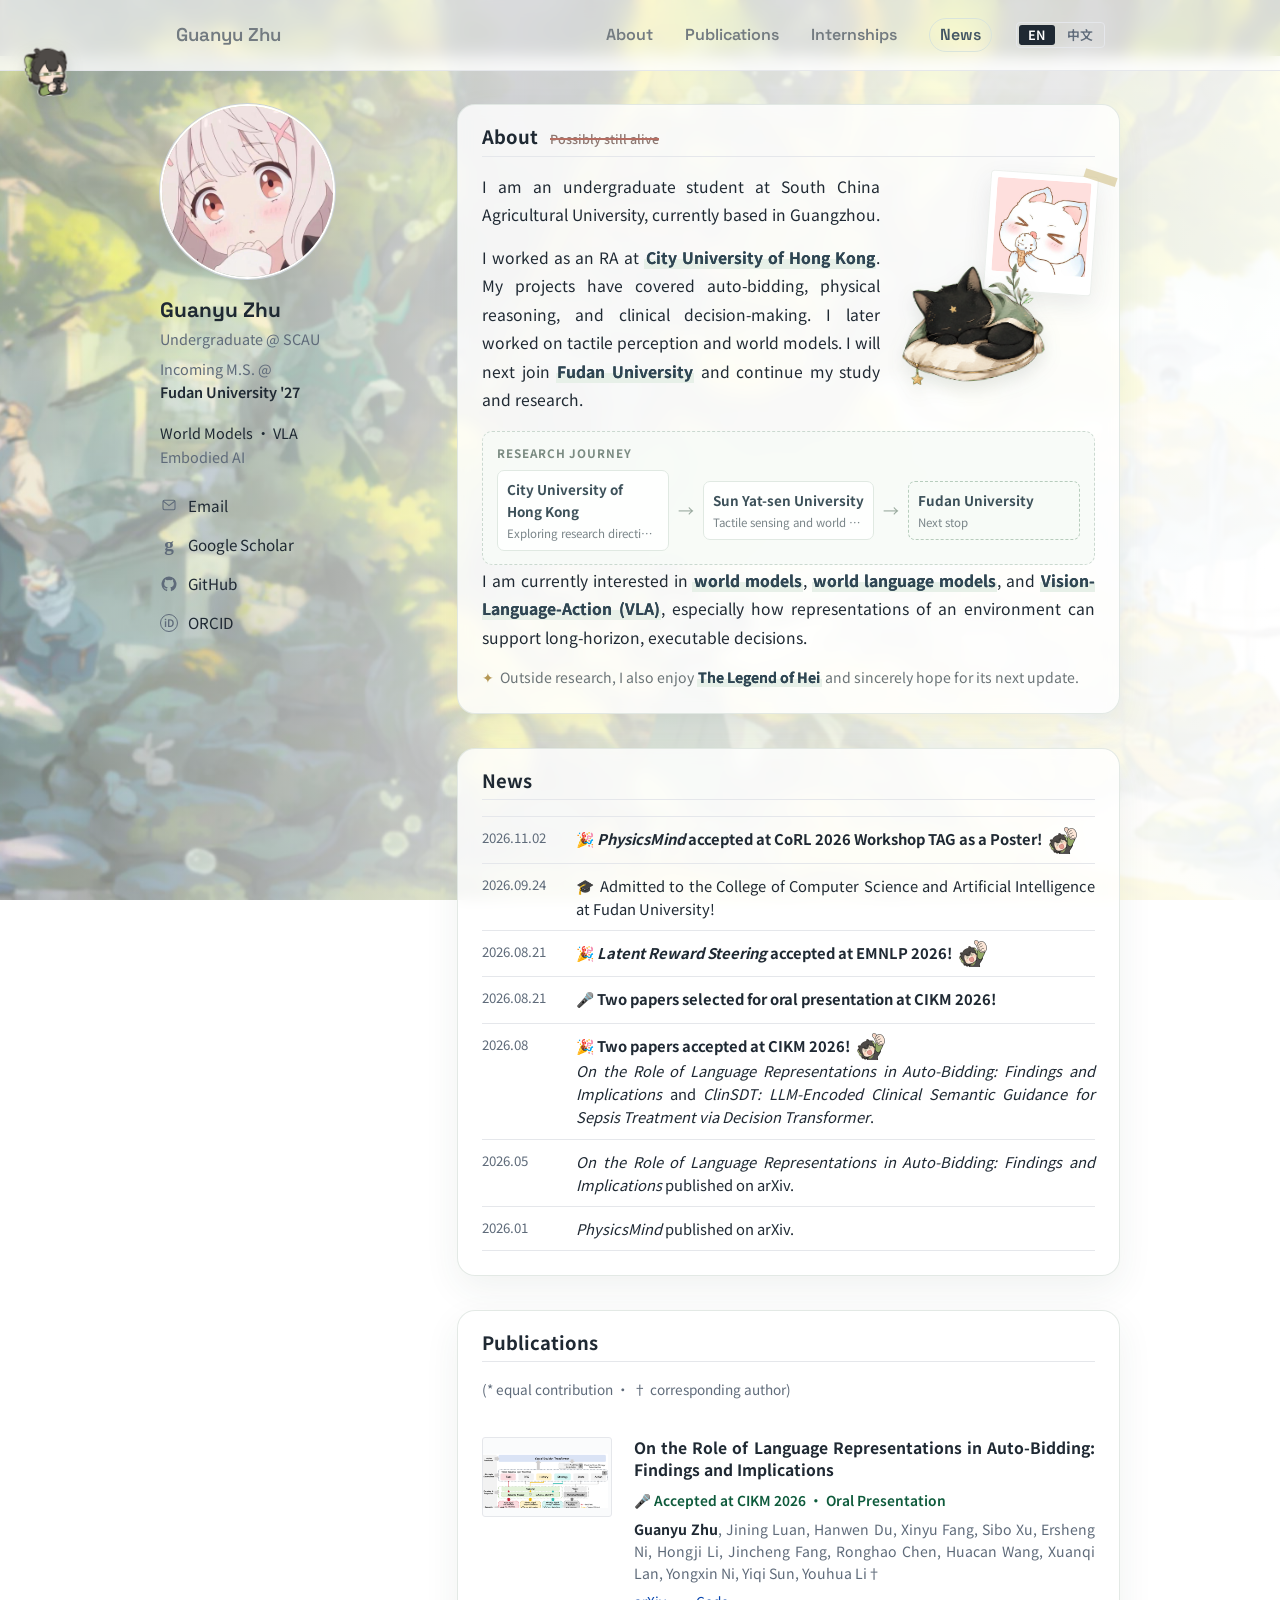
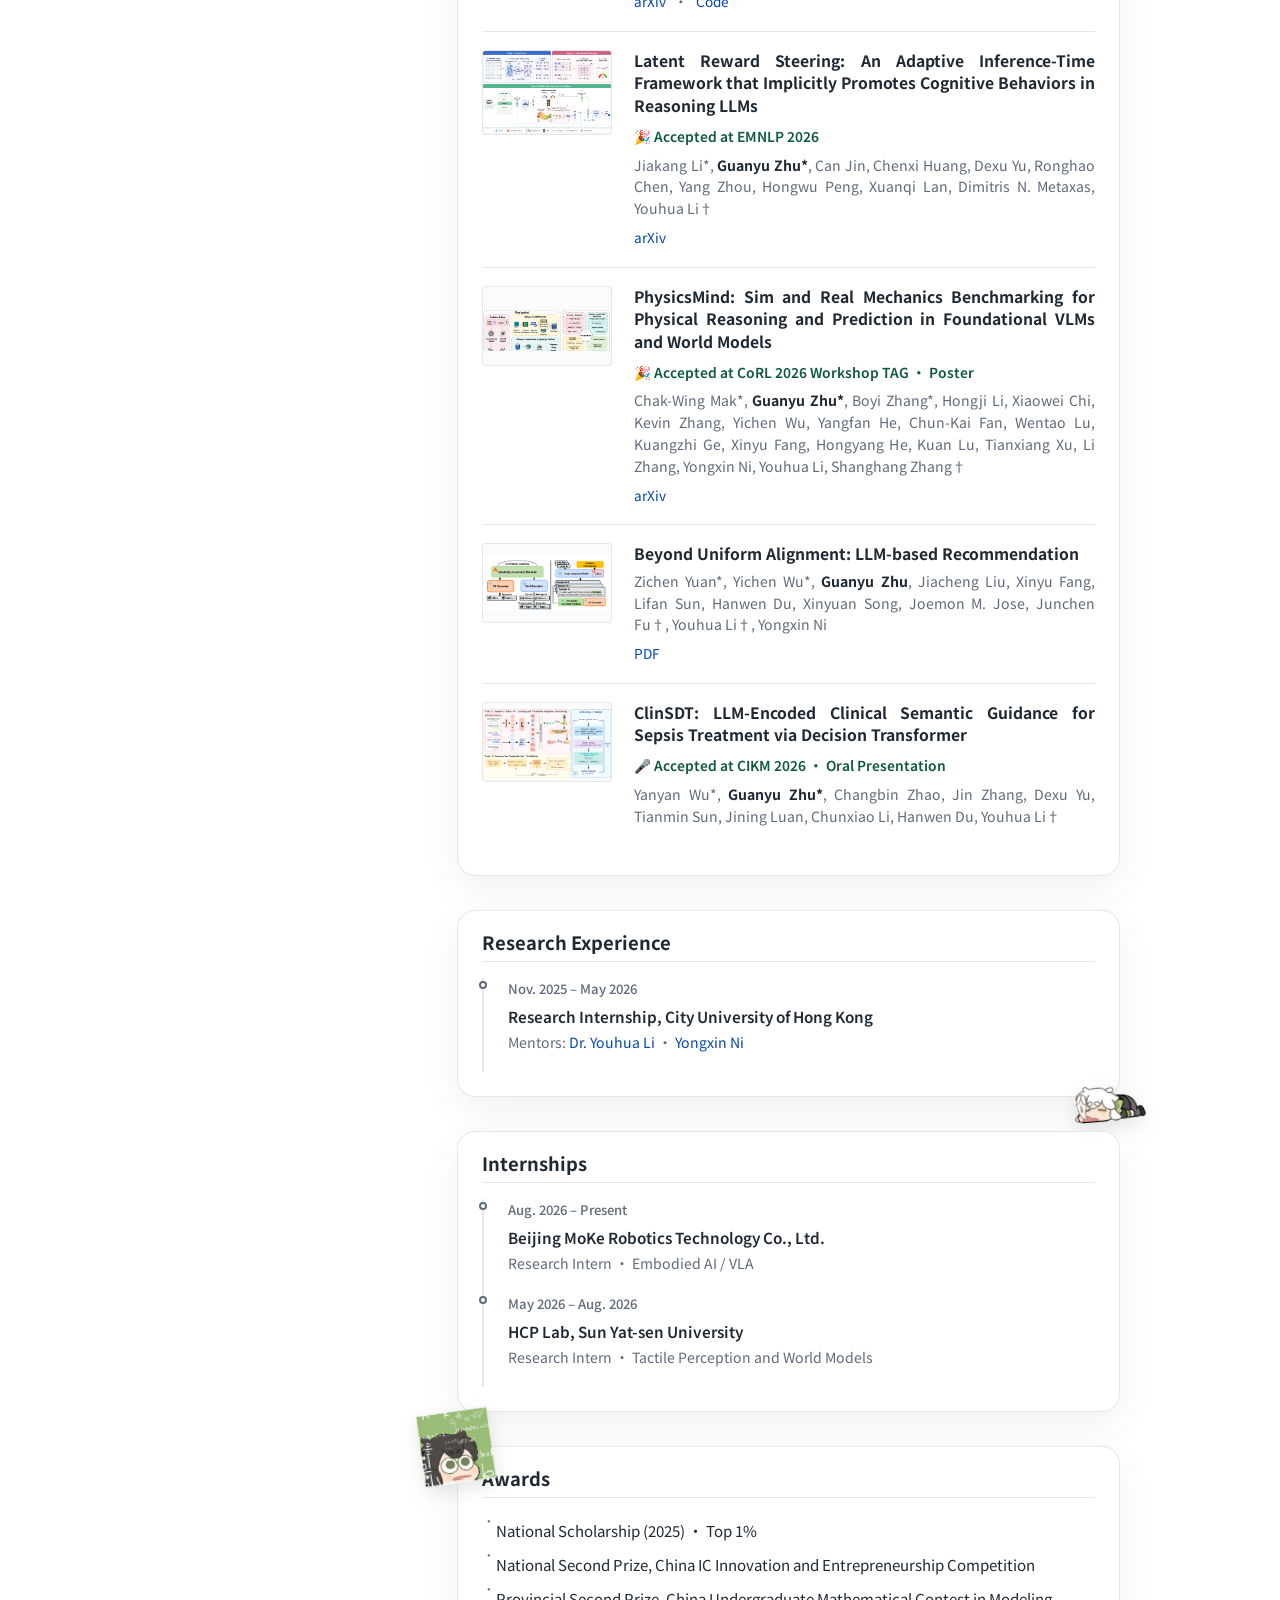
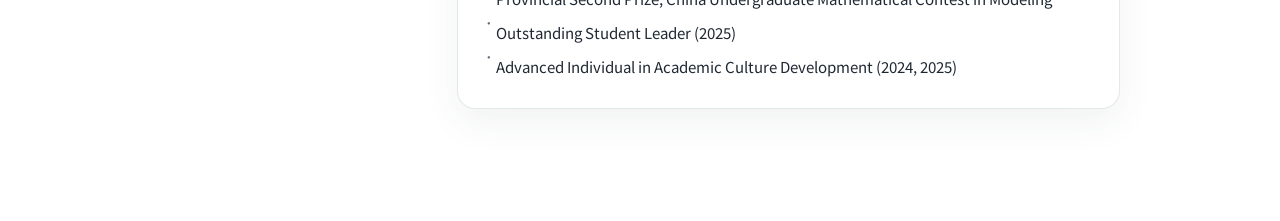
==== index.html @ f4e4375a "Correct PhysicsMind acceptance news date to November 2" ====
<!DOCTYPE html>
<html lang="en">
  <head>
    <meta charset="UTF-8" />
    <meta name="viewport" content="width=device-width, initial-scale=1.0" />
    <title>Guanyu Zhu</title>
    <meta name="description" content="Guanyu Zhu's personal website. Research interests include embodied AI, vision-language-action models, and world models." />
    <meta name="author" content="Guanyu Zhu" />
    <meta property="og:type" content="website" />
    <link rel="canonical" href="https://alanyu04.github.io/" />
    <meta property="og:title" content="Guanyu Zhu" />
    <meta property="og:site_name" content="Guanyu Zhu" />
    <meta property="og:url" content="https://alanyu04.github.io/" />
    <meta property="og:description" content="Research in embodied AI, vision-language-action models, and world models." />
    <meta name="twitter:card" content="summary" />
    <meta name="twitter:title" content="Guanyu Zhu" />
    <meta name="twitter:description" content="Research in embodied AI, vision-language-action models, and world models." />
    <script type="application/ld+json">
      {
        "@context": "https://schema.org",
        "@type": "WebSite",
        "name": "Guanyu Zhu",
        "url": "https://alanyu04.github.io/"
      }
    </script>
    <link rel="preconnect" href="https://fonts.googleapis.com" />
    <link rel="preconnect" href="https://fonts.gstatic.com" crossorigin />
    <link
      href="https://fonts.googleapis.com/css2?family=Space+Grotesk:wght@400;500;600;700&family=Noto+Sans+SC:wght@400;500;700&display=swap"
      rel="stylesheet"
    />
    <link rel="stylesheet" href="css/main.css" />
    <link rel="stylesheet" href="css/scrapbook.css" />
  </head>
  <body class="scrapbook-theme">
    <header class="site-header">
      <img class="header-sticker" src="assets/sticker-phone.gif" alt="Deer character looking at a phone" data-scrapbook-alt-key="headerStickerAlt" />
      <div class="container header-inner">
        <a class="site-name" href="index.html">Guanyu Zhu</a>
        <nav class="top-nav" id="top-nav" aria-label="Main navigation" data-i18n-aria-label="nav.aria">
          <a href="#about" data-scrapbook-key="tabAbout">About</a>
          <a href="#publications" data-scrapbook-key="tabPapers">Publications</a>
          <a href="#internships" data-scrapbook-key="tabInternships">Internships</a>
          <a href="#news" data-scrapbook-key="tabNews">News</a>
        </nav>
        <div class="header-actions">
          <div class="lang-switch" role="group" aria-label="Language" data-scrapbook-aria-key="languageLabel">
            <button class="lang-btn active" type="button" data-lang-switch="en" aria-pressed="true">EN</button>
            <button class="lang-btn" type="button" data-lang-switch="zh" aria-pressed="false">中文</button>
          </div>
          <button class="menu-toggle" type="button" aria-expanded="false" aria-controls="top-nav" data-i18n="menu.toggle">Menu</button>
        </div>
      </div>
    </header>

    <main>
      <section id="home-page" class="page-section active">
        <div class="container academic-layout">
          <aside class="profile-sidebar" aria-label="Profile" data-scrapbook-aria-key="profileLabel">
            <img class="avatar" src="assets/avatar.jpg" alt="Guanyu Zhu" data-scrapbook-alt-key="avatarAlt" onerror="this.style.display='none'" />
            <h1 class="profile-name">Guanyu Zhu</h1>
            <p class="sidebar-role" data-scrapbook-key="identity">Undergraduate @ SCAU</p>
            <p class="sidebar-role sidebar-incoming" data-scrapbook-key="incoming">Incoming M.S. @<br /><strong>Fudan University '27</strong></p>
            <p class="sidebar-interests">World Models · VLA<br /><span>Embodied AI</span></p>
            <ul class="profile-links" aria-label="External links" data-scrapbook-aria-key="externalLinksLabel">
              <li class="profile-email"><a href="mailto:xiaoguanbx@gmail.com" title="xiaoguanbx@gmail.com"><span class="profile-link-icon" aria-hidden="true"><svg viewBox="0 0 24 24" fill="none" stroke="currentColor" stroke-width="1.6"><rect x="3" y="5" width="18" height="14" rx="2" /><path d="m3 6 9 7 9-7" /></svg></span><span data-scrapbook-key="emailLabel">Email</span></a></li>
              <li><a href="https://scholar.google.com/citations?user=tQETugYAAAAJ&amp;hl=zh-CN&amp;oi=sra" target="_blank" rel="noreferrer"><span class="profile-link-icon scholar-icon" aria-hidden="true">g</span>Google Scholar</a></li>
              <li class="github-link"><a href="https://github.com/AlanYu04" target="_blank" rel="noreferrer"><span class="profile-link-icon" aria-hidden="true"><svg viewBox="0 0 24 24" fill="currentColor"><path d="M12 .75a11.25 11.25 0 0 0-3.56 21.92c.56.1.77-.24.77-.54v-2.1c-3.13.68-3.79-1.33-3.79-1.33-.51-1.3-1.25-1.65-1.25-1.65-1.02-.7.08-.69.08-.69 1.13.08 1.73 1.16 1.73 1.16 1 1.72 2.64 1.22 3.28.93.1-.73.39-1.22.71-1.5-2.5-.28-5.13-1.25-5.13-5.56 0-1.23.44-2.23 1.16-3.02-.12-.28-.5-1.43.11-2.98 0 0 .94-.3 3.09 1.16a10.77 10.77 0 0 1 5.62 0c2.15-1.46 3.09-1.16 3.09-1.16.61 1.55.23 2.7.11 2.98.72.79 1.16 1.79 1.16 3.02 0 4.32-2.63 5.28-5.14 5.56.4.35.76 1.04.76 2.1v3.08c0 .3.2.65.78.54A11.25 11.25 0 0 0 12 .75Z" /></svg></span>GitHub</a></li>
              <li><a href="https://orcid.org/0009-0008-3403-0124" target="_blank" rel="noreferrer"><span class="profile-link-icon orcid-icon" aria-hidden="true">iD</span>ORCID</a></li>
            </ul>
          </aside>

          <div class="content academic-content">
            <section id="about" class="section about">
              <div class="about-heading">
                <h2 class="section-title" data-i18n="section.about">About</h2>
                <del class="about-title-status" data-scrapbook-key="aboutStatus">Possibly still alive</del>
              </div>
              <div class="about-shell">
                <div class="about-art" aria-label="Illustrations" data-scrapbook-aria-key="illustrationsLabel">
                  <figure class="icecream-card">
                    <img src="assets/icecream-cat.png" alt="Illustration of a cat eating ice cream" data-scrapbook-alt-key="icecreamAlt" />
                  </figure>
                  <img class="sleepy-cat" src="assets/original-black-cat-mascot.png" alt="Original black cat illustration" data-scrapbook-alt-key="sleepyCatAlt" />
                </div>
                <div class="about-copy">
                  <p data-scrapbook-key="aboutIntro">I am an undergraduate student in Electronic Science and Technology at South China Agricultural University, based in Guangzhou. My recent work focuses on embodied AI, especially <strong>vision-language-action (VLA)</strong> systems and <strong>world models</strong>. <del>I have completely mastered the art of balancing research and life.</del> Let me strike that out until it is true. For now, closing my laptop for five minutes counts as progress.</p>
                  <p data-scrapbook-key="aboutResearch">Over the past year, I worked as an RA at <strong>City University of Hong Kong</strong>, contributing to SemBid on language representations for auto-bidding, PhysicsMind for unified real-and-simulated physical reasoning evaluation, and Latent Reward Steering for inference-time reasoning guidance. Later, I joined the <strong>HCP Lab at Sun Yat-sen University</strong> to study tactile perception and world models. I will next join <strong>Fudan University</strong> to continue my studies and research.</p>
                <div class="academic-route" aria-label="Research journey" data-scrapbook-aria-key="routeLabel">
                    <span class="route-label" data-scrapbook-key="routeLabel">Research journey</span>
                    <div class="route-stops">
                      <span class="route-stop"><b data-scrapbook-key="routeSchool2">City University of Hong Kong</b><small data-scrapbook-key="routeFocus2">Exploring research directions</small></span>
                      <span class="route-arrow" aria-hidden="true">→</span>
                      <span class="route-stop"><b data-scrapbook-key="routeSchool3">Sun Yat-sen University</b><small data-scrapbook-key="routeFocus3">Tactile sensing and world models</small></span>
                      <span class="route-arrow" aria-hidden="true">→</span>
                      <span class="route-stop route-stop-future"><b data-scrapbook-key="routeSchool4">Fudan University</b><small data-scrapbook-key="routeFocus4">Next stop</small></span>
                    </div>
                  </div>
                  <p data-scrapbook-key="aboutFocus">My current interests include <strong>VLA</strong> and <strong>world models</strong> for embodied AI.</p>
                  <p class="about-aside" data-scrapbook-key="aboutAside">In my free time, I keep up with <strong><em>The Legend of Hei</em></strong> and hope the next update arrives soon.<span class="leisure-stickers" aria-hidden="true"><img src="assets/sticker-wave.gif" alt="" /><img src="assets/sticker-flowers.gif" alt="" /></span></p>
                </div>
              </div>
            </section>

            <section id="news" class="section news">
              <div class="section-heading">
                <h2 class="section-title" data-scrapbook-key="newsTitle">News</h2>
              </div>
              <ul class="news-list">
                <li class="news-item">
                  <time datetime="2026-11-02" class="news-date">2026.11.02</time>
                  <div class="news-copy">
                    <div class="news-accepted-line"><strong data-scrapbook-key="newsPhysicsMindAccepted">🎉 <em>PhysicsMind</em> accepted at CoRL 2026 Workshop TAG as a Poster!</strong><img class="news-celebrate" src="assets/celebrate-accepted.gif" alt="Celebration" data-scrapbook-alt-key="celebrationAlt" /></div>
                  </div>
                </li>
                <li class="news-item">
                  <time datetime="2026-09-24" class="news-date">2026.09.24</time>
                  <p data-scrapbook-key="news0">🎓 Admitted to the College of Computer Science and Artificial Intelligence at Fudan University!</p>
                </li>
                <li class="news-item">
                  <time datetime="2026-08-21" class="news-date">2026.08.21</time>
                  <div class="news-copy">
                    <div class="news-accepted-line"><strong data-scrapbook-key="news1">🎉 <em>Latent Reward Steering</em> accepted at EMNLP 2026!</strong><img class="news-celebrate" src="assets/celebrate-accepted.gif" alt="Celebration" data-scrapbook-alt-key="celebrationAlt" /></div>
                  </div>
                </li>
                <li class="news-item">
                  <time datetime="2026-08-21" class="news-date">2026.08.21</time>
                  <div class="news-copy">
                    <div class="news-accepted-line"><strong data-scrapbook-key="news2">🎤 Two papers selected for oral presentation at CIKM 2026!</strong></div>
                  </div>
                </li>
                <li class="news-item">
                  <time datetime="2026-08" class="news-date">2026.08</time>
                  <div class="news-copy">
                    <div class="news-accepted-line"><strong data-scrapbook-key="news3">🎉 Two papers accepted at CIKM 2026!</strong><img class="news-celebrate" src="assets/celebrate-accepted.gif" alt="Celebration" data-scrapbook-alt-key="celebrationAlt" /></div>
                    <p data-scrapbook-key="news3Details"><em>On the Role of Language Representations in Auto-Bidding: Findings and Implications</em> and <em>ClinSDT: LLM-Encoded Clinical Semantic Guidance for Sepsis Treatment via Decision Transformer</em>.</p>
                  </div>
                </li>
                <li class="news-item">
                  <time datetime="2026-05" class="news-date">2026.05</time>
                  <p data-scrapbook-key="news4"><em>On the Role of Language Representations in Auto-Bidding: Findings and Implications</em> published on arXiv.</p>
                </li>
                <li class="news-item">
                  <time datetime="2026-01" class="news-date">2026.01</time>
                  <p data-scrapbook-key="news5"><em>PhysicsMind</em> published on arXiv.</p>
                </li>
              </ul>
            </section>

            <section id="publications" class="section">
              <h2 class="section-title" data-i18n="section.publications">Publications</h2>
              <p class="pub-caption">(* equal contribution · † corresponding author)</p>

              <div class="publication">
                <img src="images/sembid.png" class="publogo" alt="SemBid teaser" onerror="this.style.display='none'">
                <div class="pub-content">
                  <p class="pub-title">On the Role of Language Representations in Auto-Bidding: Findings and Implications</p>
                  <div class="pub-venue pub-accepted"><span aria-hidden="true">🎤</span> <span data-scrapbook-key="cikmOral">Accepted at CIKM 2026 · Oral Presentation</span></div>
                  <div class="pub-authors">
                    <strong class="author-highlight">Guanyu Zhu</strong>, Jining Luan, Hanwen Du, Xinyu Fang, Sibo Xu,
                    Ersheng Ni, Hongji Li, Jincheng Fang, Ronghao Chen, Huacan Wang,
                    Xuanqi Lan, Yongxin Ni, Yiqi Sun, Youhua Li†
                  </div>
                  <div class="pub-links">
                    <a href="https://arxiv.org/abs/2605.05833" target="_blank" rel="noreferrer">arXiv</a>
                    <a href="https://github.com/AlanYu04/SemBid-KDD2026" target="_blank" rel="noreferrer">Code</a>
                  </div>
                </div>
              </div>

              <div class="publication">
                <img src="images/latent-reward.png" class="publogo" alt="Latent Reward Steering teaser" onerror="this.style.display='none'">
                <div class="pub-content">
                  <p class="pub-title">Latent Reward Steering: An Adaptive Inference-Time Framework that Implicitly Promotes Cognitive Behaviors in Reasoning LLMs</p>
                  <div class="pub-venue pub-accepted"><span aria-hidden="true">🎉</span> <span data-scrapbook-key="emnlpAccepted">Accepted at EMNLP 2026</span></div>
                  <div class="pub-authors">
                    Jiakang Li*, <strong class="author-highlight">Guanyu Zhu*</strong>, Can Jin, Chenxi Huang, Dexu Yu, Ronghao Chen, Yang Zhou, Hongwu Peng, Xuanqi Lan, Dimitris N. Metaxas, Youhua Li†
                  </div>
                  <div class="pub-links">
                    <a href="https://arxiv.org/pdf/2606.00726" target="_blank" rel="noreferrer">arXiv</a>
                  </div>
                </div>
              </div>

              <div class="publication">
                <img src="images/physicsmind.png" class="publogo" alt="PhysicsMind teaser" onerror="this.style.display='none'">
                <div class="pub-content">
                  <p class="pub-title">PhysicsMind: Sim and Real Mechanics Benchmarking for Physical Reasoning and Prediction in Foundational VLMs and World Models</p>
                  <div class="pub-venue pub-accepted"><span aria-hidden="true">🎉</span> <span data-scrapbook-key="corlTagPoster">Accepted at CoRL 2026 Workshop TAG · Poster</span></div>
                  <div class="pub-authors">
                    Chak-Wing Mak*, <strong class="author-highlight">Guanyu Zhu*</strong>, Boyi Zhang*, Hongji Li,
                    Xiaowei Chi, Kevin Zhang, Yichen Wu, Yangfan He, Chun-Kai Fan,
                    Wentao Lu, Kuangzhi Ge, Xinyu Fang, Hongyang He, Kuan Lu, Tianxiang Xu,
                    Li Zhang, Yongxin Ni, Youhua Li, Shanghang Zhang†
                  </div>
                  <div class="pub-links">
                    <a href="https://arxiv.org/abs/2601.16007" target="_blank" rel="noreferrer">arXiv</a>
                  </div>
                </div>
              </div>

              <div class="publication">
                <img src="images/beyond-uniform-alignment.png" class="publogo" alt="Beyond Uniform Alignment teaser" onerror="this.style.display='none'">
                <div class="pub-content">
                  <p class="pub-title">Beyond Uniform Alignment: LLM-based Recommendation</p>
                  <div class="pub-authors">
                    Zichen Yuan*, Yichen Wu*, <strong class="author-highlight">Guanyu Zhu</strong>, Jiacheng Liu, Xinyu Fang,
                    Lifan Sun, Hanwen Du, Xinyuan Song, Joemon M. Jose, Junchen Fu†, Youhua Li†, Yongxin Ni
                  </div>
                  <div class="pub-links">
                    <a href="Publications/LLM-based Recommendation.pdf" target="_blank" rel="noreferrer">PDF</a>
                  </div>
                </div>
              </div>

              <div class="publication">
                <img src="images/clinsedt.png" class="publogo" alt="ClinSDT teaser" onerror="this.style.display='none'">
                <div class="pub-content">
                  <p class="pub-title">ClinSDT: LLM-Encoded Clinical Semantic Guidance for Sepsis Treatment via Decision Transformer</p>
                  <div class="pub-venue pub-accepted"><span aria-hidden="true">🎤</span> <span data-scrapbook-key="cikmOral">Accepted at CIKM 2026 · Oral Presentation</span></div>
                  <div class="pub-authors">
                    Yanyan Wu*, <strong class="author-highlight">Guanyu Zhu*</strong>, Changbin Zhao, Jin Zhang, Dexu Yu, Tianmin Sun, Jining Luan, Chunxiao Li, Hanwen Du, Youhua Li†
                  </div>
                </div>
              </div>
            </section>

            <section id="projects" class="section">
              <img class="section-sticker project-sticker" src="assets/sticker-tired.gif" alt="Deer character working hard" data-scrapbook-alt-key="projectStickerAlt" />
              <h2 class="section-title" data-i18n="section.projects">Research Experience</h2>
              <ul class="project-list timeline">
                <li class="project-item">
                  <span class="timeline-time" data-scrapbook-key="project1time">2025.11 - 2026.05</span>
                  <div class="project-head">
                    <div>
                      <p class="entry-title" data-scrapbook-key="project1title">Research Internship, City University of Hong Kong</p>
                      <p class="entry-sub" data-scrapbook-key="project1sub">Mentors: <a href="https://scholar.google.com/citations?user=VL0tW7YAAAAJ&amp;hl=zh-CN" target="_blank" rel="noreferrer">Dr. Youhua Li</a> · <a href="https://scholar.google.com/citations?view_op=list_works&amp;hl=zh-CN&amp;user=c4_TincAAAAJ&amp;sortby=pubdate" target="_blank" rel="noreferrer">Yongxin Ni</a></p>
                    </div>
                  </div>
                </li>
              </ul>
            </section>

            <section id="internships" class="section">
              <h2 class="section-title" data-scrapbook-key="internshipsTitle">Internships</h2>
              <ul class="project-list timeline">
                <li class="project-item">
                  <span class="timeline-time" data-scrapbook-key="internship1time">Aug. 2026 – Present</span>
                  <div class="project-head">
                    <div>
                      <p class="entry-title" data-scrapbook-key="internship1title">Beijing MoKe Robotics Technology Co., Ltd.</p>
                      <p class="entry-sub" data-scrapbook-key="internship1sub">Research Intern · Embodied AI / VLA</p>
                    </div>
                  </div>
                </li>
                <li class="project-item">
                  <span class="timeline-time" data-scrapbook-key="internship2time">May 2026 – Aug. 2026</span>
                  <div class="project-head">
                    <div>
                      <p class="entry-title" data-scrapbook-key="internship2title">HCP Lab, Sun Yat-sen University</p>
                      <p class="entry-sub" data-scrapbook-key="internship2sub">Research Intern · Tactile Perception and World Models</p>
                    </div>
                  </div>
                </li>
              </ul>
            </section>

            <section id="awards" class="section">
              <img class="section-sticker award-sticker" src="assets/sticker-math.gif" alt="Deer character thinking" data-scrapbook-alt-key="awardStickerAlt" />
              <h2 class="section-title" data-i18n="section.awards">Awards</h2>
              <ul class="award-list">
                <li class="award-item" data-i18n="award.1">National Scholarship (2025) · Top 1%</li>
                <li class="award-item" data-i18n="award.2">National Undergraduate IC Innovation and Entrepreneurship Competition · Second Prize</li>
                <li class="award-item" data-i18n="award.3">China Undergraduate Mathematical Contest in Modeling · Provincial Second Prize</li>
                <li class="award-item" data-i18n="award.4">Outstanding Student Leader (2025)</li>
                <li class="award-item" data-i18n="award.5">Outstanding Academic Conduct Award (2024, 2025)</li>
              </ul>
            </section>

          </div>
        </div>
      </section>
    </main>

    <script src="js/main.js"></script>
    <script>
    (function(){
      // Keep the legacy language script from restoring an outdated page title.
      if(typeof translations !== 'undefined') {
        Object.keys(translations).forEach(function(lang){
          translations[lang]['meta.title'] = 'Guanyu Zhu';
        });
      }
      var scrapbookCopy = {
        zh: {
          identity: '本科生 @ 华南农业大学',
          incoming: '即将入读硕士 @<br /><strong>复旦大学 · 2027</strong>',
          emailLabel: '邮箱',
          location: '广州，中国',
          aboutIntro: '我目前是华南农业大学电子科学与技术专业的本科生，最近在做具身智能相关研究，关注 <strong>VLA</strong> 和 <strong>world models（WM）</strong>。<del>我已经完全掌握了如何平衡科研与生活。</del> 这句话先划掉，等以后真能做到再放回来。现在先把电脑合上五分钟，算作阶段性胜利。',
          aboutResearch: '过去一年，我在<strong>香港城市大学</strong>担任 RA，参与 SemBid，研究语言表征如何进入自动出价决策；参与 PhysicsMind，构建真实—仿真统一的物理推理评测；参与 Latent Reward Steering，探索推理过程中的隐状态引导。此后，我还开展了触觉感知与世界模型研究。接下来，我将进入<strong>复旦大学</strong>继续学习与研究。',
          aboutFocus: '我目前关注具身智能中的 <strong>VLA</strong> 与 <strong>world models（WM）</strong>。',
          aboutAside: '闲暇时会继续追<strong>《罗小黑战记》更新日记</strong>：目前最新进度是“希望它快点更新”，发布日期暂未公布。<span class="leisure-stickers" aria-hidden="true"><img src="assets/sticker-wave.gif" alt="" /><img src="assets/sticker-flowers.gif" alt="" /></span>',
          affiliation: '华南农业大学<br />电子工程学院 · 电子科学与技术',
          degree: '本科在读 · 2023.09 至今',
          educationLabel: '教育',
          contactLabel: '联系',
          tabAbout: '关于',
          tabNews: '动态',
          tabPapers: '论文',
          tabInternships: '实习',
          internshipsTitle: '实习经历',
          tabProjects: '科研',
          tabAwards: '荣誉',
          newsTitle: '最新动态',
          newsNote: 'News',
          project1time: '2025.11 - 2026.05',
          project1title: '香港城市大学科研实习',
          project1sub: '导师：<a href="https://scholar.google.com/citations?user=VL0tW7YAAAAJ&amp;hl=zh-CN" target="_blank" rel="noreferrer">李佑华博士</a> · <a href="https://scholar.google.com/citations?view_op=list_works&amp;hl=zh-CN&amp;user=c4_TincAAAAJ&amp;sortby=pubdate" target="_blank" rel="noreferrer">Yongxin Ni</a>',
          aboutStatus: '目前可能还活着',
          routeLabel: '学术迁徙路线',
          routeSchool2: '香港城市大学', routeFocus2: '多方向探索',
          routeSchool3: '中山大学', routeFocus3: '触觉与世界模型',
          routeSchool4: '复旦大学', routeFocus4: '下一站',
          newsPhysicsMindAccepted: '🎉 <em>PhysicsMind</em> 被 CoRL 2026 Workshop TAG 接收为 Poster！',
          news0: '🎓 我已被复旦大学计算与智能创新学院录取！',
          news1: '🎉 <em>Latent Reward Steering</em> 被 EMNLP 2026 接收！',
          news2: '🎤 两篇 CIKM 2026 论文入选 Oral Presentation！',
          news3: '🎉 两篇论文被 CIKM 2026 接收！',
          news3Details: '<em>On the Role of Language Representations in Auto-Bidding: Findings and Implications</em> 和 <em>ClinSDT: LLM-Encoded Clinical Semantic Guidance for Sepsis Treatment via Decision Transformer</em>。',
          news4: '<em>On the Role of Language Representations in Auto-Bidding: Findings and Implications</em> 已发布于 arXiv。',
          news5: '<em>PhysicsMind</em> 已发布于 arXiv。',
          cikmOral: '已被 CIKM 2026 接收 · Oral Presentation',
          emnlpAccepted: '已被 EMNLP 2026 接收',
          corlTagPoster: '已被 CoRL 2026 Workshop TAG 接收 · Poster',
          internship1time: '2026.08 - 至今', internship1title: '北京莫克机器人科技有限公司',
          internship1sub: '科研实习生 · 具身智能 / VLA',
          internship2time: '2026.05 - 2026.08', internship2title: '中山大学 HCP 实验室',
          internship2sub: '科研实习生 · 触觉感知与世界模型',
          headerStickerAlt: '看手机的鹿野表情', avatarAlt: '朱冠宇', peekStickerAlt: '探头表情',
          icecreamAlt: '吃冰淇淋的猫咪插画', sleepyCatAlt: '原创黑猫插画',
          celebrationAlt: '庆祝', publicationStickerAlt: '好奇表情', projectStickerAlt: '努力科研表情',
          internshipStickerAlt: '探索实践表情', awardStickerAlt: '鹿野思考动画',
          externalLinksLabel: '外部链接', illustrationsLabel: '插画装饰',
          profileLabel: '个人信息', languageLabel: '语言'
        },
        en: {
          identity: 'Undergraduate @ SCAU',
          incoming: 'Incoming M.S. @<br /><strong>Fudan University \'27</strong>',
          emailLabel: 'Email',
          location: 'Guangzhou, China',
          aboutIntro: 'I am an undergraduate student at South China Agricultural University, currently based in Guangzhou.',
          aboutResearch: 'I worked as an RA at <strong>City University of Hong Kong</strong>. My projects have covered auto-bidding, physical reasoning, and clinical decision-making. I later worked on tactile perception and world models. I will next join <strong>Fudan University</strong> and continue my study and research.',
          aboutFocus: 'I am currently interested in <strong>world models</strong>, <strong>world language models</strong>, and <strong>Vision-Language-Action (VLA)</strong>, especially how representations of an environment can support long-horizon, executable decisions.',
          aboutAside: 'Outside research, I also enjoy <strong>The Legend of Hei</strong> and sincerely hope for its next update.',
          affiliation: 'South China Agricultural University<br />College of Electronic Engineering · Electronic Science and Technology',
          degree: 'B.Eng. candidate · Sep. 2023 – Present',
          educationLabel: 'Education',
          contactLabel: 'Contact',
          tabAbout: 'About',
          tabNews: 'News',
          tabPapers: 'Publications',
          tabInternships: 'Internships',
          internshipsTitle: 'Internships',
          tabProjects: 'Research',
          tabAwards: 'Awards',
          newsTitle: 'News',
          newsNote: 'Updates',
          project1time: 'Nov. 2025 – May 2026',
          project1title: 'Research Internship, City University of Hong Kong',
          project1sub: 'Mentors: <a href="https://scholar.google.com/citations?user=VL0tW7YAAAAJ&amp;hl=zh-CN" target="_blank" rel="noreferrer">Dr. Youhua Li</a> · <a href="https://scholar.google.com/citations?view_op=list_works&amp;hl=zh-CN&amp;user=c4_TincAAAAJ&amp;sortby=pubdate" target="_blank" rel="noreferrer">Yongxin Ni</a>',
          aboutStatus: 'Possibly still alive',
          routeLabel: 'Research journey',
          routeSchool2: 'City University of Hong Kong', routeFocus2: 'Exploring research directions',
          routeSchool3: 'Sun Yat-sen University', routeFocus3: 'Tactile sensing and world models',
          routeSchool4: 'Fudan University', routeFocus4: 'Next stop',
          newsPhysicsMindAccepted: '🎉 <em>PhysicsMind</em> accepted at CoRL 2026 Workshop TAG as a Poster!',
          news0: '🎓 Admitted to the College of Computer Science and Artificial Intelligence at Fudan University!',
          news1: '🎉 <em>Latent Reward Steering</em> accepted at EMNLP 2026!',
          news2: '🎤 Two papers selected for oral presentation at CIKM 2026!',
          news3: '🎉 Two papers accepted at CIKM 2026!',
          news3Details: '<em>On the Role of Language Representations in Auto-Bidding: Findings and Implications</em> and <em>ClinSDT: LLM-Encoded Clinical Semantic Guidance for Sepsis Treatment via Decision Transformer</em>.',
          news4: '<em>On the Role of Language Representations in Auto-Bidding: Findings and Implications</em> published on arXiv.',
          news5: '<em>PhysicsMind</em> published on arXiv.',
          cikmOral: 'Accepted at CIKM 2026 · Oral Presentation',
          emnlpAccepted: 'Accepted at EMNLP 2026',
          corlTagPoster: 'Accepted at CoRL 2026 Workshop TAG · Poster',
          internship1time: 'Aug. 2026 – Present', internship1title: 'Beijing MoKe Robotics Technology Co., Ltd.',
          internship1sub: 'Research Intern · Embodied AI / VLA',
          internship2time: 'May 2026 – Aug. 2026', internship2title: 'HCP Lab, Sun Yat-sen University',
          internship2sub: 'Research Intern · Tactile Perception and World Models',
          headerStickerAlt: 'Deer character looking at a phone', avatarAlt: 'Portrait of Guanyu Zhu',
          peekStickerAlt: 'Peeking deer character', icecreamAlt: 'Illustration of a cat eating ice cream',
          sleepyCatAlt: 'Original black cat illustration', celebrationAlt: 'Celebration',
          publicationStickerAlt: 'Curious deer character', projectStickerAlt: 'Deer character working hard',
          internshipStickerAlt: 'Deer character exploring', awardStickerAlt: 'Deer character thinking',
          externalLinksLabel: 'External links', illustrationsLabel: 'Illustrations',
          profileLabel: 'Profile', languageLabel: 'Language'
        }
      };
      function applyScrapbookCopy(lang){
        var pack = scrapbookCopy[lang] || scrapbookCopy.en;
        document.querySelectorAll('[data-scrapbook-key]').forEach(function(el){
          var value = pack[el.dataset.scrapbookKey];
          if(value) el.innerHTML = value;
        });
        document.querySelectorAll('[data-scrapbook-alt-key]').forEach(function(el){
          var value = pack[el.dataset.scrapbookAltKey];
          if(value) el.alt = value;
        });
        document.querySelectorAll('[data-scrapbook-aria-key]').forEach(function(el){
          var value = pack[el.dataset.scrapbookAriaKey];
          if(value) el.setAttribute('aria-label', value);
        });
        document.querySelectorAll('[data-lang-switch]').forEach(function(btn){
          var active = btn.dataset.langSwitch === lang;
          btn.classList.toggle('active', active);
          btn.setAttribute('aria-pressed', String(active));
        });
      }
      function applySiteTitle(){
        document.title = 'Guanyu Zhu';
      }
      function getPreferredLanguage(){
        try {
          var preference = localStorage.getItem('guanyu-site-language');
          if(preference === 'zh' || preference === 'en') return preference;
        } catch(error) {}
        return 'en';
      }
      function closeMobileMenu(){
        var nav = document.getElementById('top-nav');
        var toggle = document.querySelector('.menu-toggle');
        if(nav) nav.classList.remove('open');
        if(toggle) toggle.setAttribute('aria-expanded', 'false');
      }
      document.querySelectorAll('[data-lang-switch]').forEach(function(btn){
        btn.addEventListener('click', function(){
          var lang = btn.dataset.langSwitch;
          try { localStorage.setItem('guanyu-site-language', lang); } catch(error) {}
          if(typeof setLanguage === 'function') setLanguage(lang);
          setTimeout(function(){
            applyScrapbookCopy(lang);
            applySiteTitle();
          }, 0);
        });
      });
      document.querySelectorAll('.top-nav a').forEach(function(a){
        a.addEventListener('click', closeMobileMenu);
      });
      var initLang = getPreferredLanguage();
      if(typeof setLanguage === 'function') setLanguage(initLang);
      applyScrapbookCopy(initLang);
      applySiteTitle();
    })();
    // Ensure home page is shown by default
    showPage('home');
    // English is the default language; the language switch can still select Chinese.
    </script>
  </body>
</html>
---- css/main.css ----
:root{--bg:#f8f5fb;--bg-elevated:#ffffff;--bg-card:#ffffff;--text:#2d2040;--muted:#7b6b8a;--border:#e0d8ec;--link:#6b4f8a;--accent:#7b5ea7;--accent-glow:rgba(123, 94, 167, 0.12);--container:860px;--header-h:62px;--serif:"Noto Serif SC",Georgia,"Times New Roman",serif;--sans:"Lato","Noto Sans SC","PingFang SC","Microsoft YaHei",sans-serif;--radius:10px;--shadow-sm:0 1px 3px rgba(45, 32, 64, 0.08);--shadow-md:0 4px 16px rgba(45, 32, 64, 0.1);--transition:0.25s cubic-bezier(0.4, 0, 0.2, 1)}*,::after,::before{margin:0;padding:0;box-sizing:border-box}html{scroll-behavior:smooth}body{font-family:var(--serif);background:var(--bg);color:var(--text);line-height:1.7;-webkit-font-smoothing:antialiased;-moz-osx-font-smoothing:grayscale}img{max-width:100%;display:block}a{color:var(--link);text-decoration:none}a:hover{color:var(--text);border-bottom:1px dotted}.container{width:min(var(--container),calc(100% - 40px));margin:0 auto}.site-header{position:fixed;top:0;left:0;right:0;z-index:1000;border-bottom:1px solid var(--border);background:rgba(248,245,251,.95);backdrop-filter:blur(8px);-webkit-backdrop-filter:blur(8px)}.header-inner{display:flex;align-items:center;min-height:var(--header-h);gap:16px}.nav-brand{display:flex;align-items:center;gap:10px}.avatar-small{width:32px;height:32px;border-radius:50%;object-fit:cover}.site-name{font-family:var(--serif);font-size:1.15rem;font-weight:700;color:var(--text);text-decoration:none;letter-spacing:.01em}.site-name:hover{color:var(--text);text-decoration:none}.top-nav{display:flex;align-items:center;gap:28px;margin-left:auto}.top-nav a{color:var(--muted);font-size:.92rem;font-weight:500;text-decoration:none;padding:4px 0;position:relative;transition:color .2s;letter-spacing:.02em}.top-nav a.active,.top-nav a:hover{color:var(--text)}.top-nav a.active::after{content:'';position:absolute;bottom:-2px;left:0;right:0;height:1.5px;background:var(--text)}.header-actions{display:flex;align-items:center;gap:10px;margin-left:8px}.lang-switch{display:inline-flex;align-items:center;gap:3px;padding:3px;border:1px solid var(--border);border-radius:999px;background:0 0}.lang-btn{border:none;background:0 0;color:var(--muted);font:inherit;font-size:.85rem;font-weight:700;line-height:1;padding:6px 11px;border-radius:999px;cursor:pointer;transition:background .2s,color .2s}.lang-btn:hover{color:var(--text)}.lang-btn.active{background:var(--text);color:var(--bg)}.menu-toggle{display:none;border:1px solid var(--border);background:0 0;color:var(--text);font:inherit;font-size:.9rem;padding:6px 10px;cursor:pointer;border-radius:4px}main{margin-top:var(--header-h);min-height:calc(100vh - var(--header-h))}.page-section{display:none;animation:.3s fadeIn}.page-section.active{display:block}@keyframes fadeIn{from{opacity:0;transform:translateY(8px)}to{opacity:1;transform:translateY(0)}}#intro-page{background:#111;color:#e8e0d6;position:relative;height:calc(100vh - var(--header-h));overflow:hidden}.intro-shell{height:calc(100vh - var(--header-h));display:flex;align-items:center;justify-content:center;padding:40px 20px}.scene{text-align:center;user-select:none}.intro-tagline{position:relative;display:inline-block;margin-bottom:0}.intro-tagline h1{font-family:var(--serif);font-size:clamp(2.4rem, 7vw, 4.2rem);font-weight:800;line-height:1.2;color:#f5e6d3;letter-spacing:.08em;padding-top:50px;text-shadow:0 1px 0 #d4c4b0,0 2px 0 #c2b09c,0 3px 0 #b09d88,0 4px 0 #9e8a76,0 5px 0 #8c7764,0 6px 1px rgba(0,0,0,.15),0 8px 24px rgba(0,0,0,.35)}.cat-stage{position:absolute;top:10px;right:10px;width:65px;height:50px;z-index:10;filter:drop-shadow(0 2px 4px rgba(45, 32, 64, .15));cursor:pointer;transition:transform .1s}.cat-stage svg{display:block;width:100%;height:100%;overflow:visible}.cat-states{display:flex;justify-content:center;gap:8px;margin-top:14px}.cat-state-dot{width:8px;height:8px;border-radius:50%;background:rgba(255,255,255,.2);cursor:pointer;transition:background .25s,transform .25s}.cat-state-dot:hover{transform:scale(1.3)}.cat-state-dot.active{background:#d4a574}.cat-state-label{margin-top:8px;font-size:.82rem;color:rgba(255,255,255,.4);letter-spacing:.04em}.intro-divider{width:40px;height:1px;background:rgba(255,255,255,.15);margin:24px auto 16px}.intro-name{font-family:var(--serif);font-size:.9rem;font-weight:700;letter-spacing:.25em;color:rgba(255,255,255,.35);margin-bottom:16px}.intro-nav{display:flex;justify-content:center;align-items:center;gap:12px;font-size:.88rem}.intro-nav a{color:rgba(255,255,255,.5);text-decoration:none;cursor:pointer;transition:color .2s}.intro-nav a:hover{color:#d4a574}.intro-nav-dot{color:rgba(255,255,255,.15)}.intro-hint{position:fixed;bottom:20px;left:0;right:0;text-align:center;font-size:.75rem;color:rgba(255,255,255,.2);pointer-events:none;letter-spacing:.03em}@keyframes tailWag{0%,100%{transform:rotate(-8deg)}50%{transform:rotate(8deg)}}@keyframes tailWagFast{0%,100%{transform:rotate(-12deg)}50%{transform:rotate(12deg)}}.profile-center{text-align:center;padding:48px 32px 36px;margin-bottom:48px;background:linear-gradient(180deg,var(--accent-glow) 0,transparent 100%);border-bottom:1px solid var(--border);border-radius:var(--radius) var(--radius) 0 0;position:relative}.profile-center::before{content:'';position:absolute;top:0;left:50%;transform:translateX(-50%);width:120px;height:2px;background:linear-gradient(90deg,transparent,var(--accent),transparent)}.profile-center .avatar{width:96px;height:96px;border-radius:50%;object-fit:cover;margin:0 auto 16px;display:block;border:3px solid var(--accent);box-shadow:0 0 20px var(--accent-glow),0 0 40px rgba(123,94,167,.08);transition:transform var(--transition),box-shadow var(--transition)}.profile-center .avatar:hover{transform:scale(1.05);box-shadow:0 0 28px var(--accent-glow),0 0 56px rgba(123,94,167,.12)}.profile-name{font-family:var(--serif);font-size:1.65rem;font-weight:700;line-height:1.2;letter-spacing:.04em;color:var(--text)}.profile-name-en{font-size:.88rem;font-weight:400;font-style:italic;color:var(--muted);margin-top:4px}.profile-meta{margin-top:10px;display:flex;justify-content:center;gap:6px;font-size:.88rem;color:var(--muted);list-style:none}.profile-meta li+li::before{content:'·';margin-right:6px;color:var(--border)}.profile-tags{margin-top:14px;display:flex;justify-content:center;flex-wrap:wrap;gap:8px}.profile-tag{font-size:.78rem;padding:4px 14px;background:rgba(123,94,167,.1);color:var(--accent);border-radius:999px;letter-spacing:.02em;border:1px solid rgba(123,94,167,.2);transition:background var(--transition),border-color var(--transition)}.profile-tag:hover{background:rgba(123,94,167,.18);border-color:rgba(123,94,167,.35)}.profile-links{margin-top:16px;display:flex;justify-content:center;flex-wrap:wrap;gap:10px}.profile-links a{font-size:.84rem;color:var(--muted);text-decoration:none;padding:5px 16px;border:1px solid var(--border);border-radius:999px;transition:all var(--transition)}.profile-links a:hover{color:var(--accent);border-color:var(--accent);background:rgba(123,94,167,.08);text-decoration:none}.content{max-width:840px;margin:0 auto}.timeline{list-style:none;border-left:2px solid var(--border);padding-left:24px;position:relative}.timeline-time{display:block;font-size:.8rem;font-weight:600;color:var(--accent);letter-spacing:.04em;margin-bottom:4px;position:relative}.timeline-time::before{content:'';position:absolute;left:-51px;top:50%;transform:translateY(-50%);width:8px;height:8px;border-radius:50%;background:var(--accent);box-shadow:0 0 8px var(--accent-glow)}.pub-venue-tag{display:inline-block;font-size:.76rem;padding:2px 8px;background:rgba(123,94,167,.12);color:var(--accent);border-radius:4px;font-weight:600;letter-spacing:.02em}.pub-role-tag{display:inline-block;font-size:.76rem;padding:2px 8px;background:rgba(123,94,167,.18);color:#a78bc7;border:1px solid rgba(123,94,167,.35);border-radius:4px;font-weight:700;letter-spacing:.02em}.section+.section{margin-top:56px}.section-title{font-family:var(--serif);font-size:1.25rem;font-weight:700;letter-spacing:.06em;margin-bottom:22px;padding:20px 0 0;border-top:none;color:var(--accent);display:flex;align-items:center;gap:12px}.section-title::before{content:'';display:inline-block;width:4px;height:1.1em;background:var(--accent);border-radius:2px;flex-shrink:0}.section:first-child .section-title{padding-top:0}.about p{font-size:.96rem;line-height:1.85;color:#4a3d5a;padding:16px 20px;background:#f3eef8;border-radius:var(--radius);border-left:3px solid var(--accent);box-shadow:var(--shadow-sm)}.award-list,.edu-list,.project-list{list-style:none}.edu-item{padding:14px 20px;background:var(--bg-card);border-radius:var(--radius);border:1px solid var(--border)}.contact-item{padding:10px 0;border-bottom:1px solid var(--border)}.contact-item:last-child{border-bottom:none}.edu-head,.project-head{display:grid;grid-template-columns:minmax(0,1fr) auto;gap:10px;align-items:start}.entry-title{font-size:.95rem;font-weight:600;color:var(--text)}.entry-sub{margin-top:3px;font-size:.88rem;color:var(--muted)}.entry-time{white-space:nowrap;font-size:.85rem;color:var(--muted);font-variant-numeric:tabular-nums}.pub-caption{font-size:.88rem;color:var(--muted);margin-bottom:26px}.publication{display:flex;gap:24px;margin-bottom:36px;align-items:flex-start;background:var(--bg-card);border-radius:var(--radius);border:1px solid var(--border);padding:20px;transition:border-color var(--transition),box-shadow var(--transition)}.publication:hover{border-color:rgba(123,94,167,.25);box-shadow:var(--shadow-md)}.publogo{width:200px;height:auto;min-height:80px;max-height:150px;border-radius:6px;box-shadow:var(--shadow-sm);flex-shrink:0;object-fit:contain;border:1px solid var(--border);transition:transform .2s;background:var(--bg)}.publication:hover .publogo{transform:scale(1.02)}.pub-content{flex:1;min-width:0}.pub-title{font-family:var(--serif);font-weight:700;font-size:1.05rem;color:var(--text);display:block;margin-bottom:6px;line-height:1.4}.pub-title:hover{color:var(--accent);text-decoration:none}.pub-title a{color:var(--text);transition:color var(--transition)}.pub-title a:hover{color:var(--accent);text-decoration:none}.pub-venue{display:flex;flex-wrap:wrap;align-items:baseline;gap:8px;margin:5px 0 7px;font-size:.92rem;font-weight:700;color:var(--text);letter-spacing:.2px}.pub-venue .pub-venue-tag{display:inline-flex;align-items:center;font-size:.78rem;font-weight:700;padding:2px 9px;border-radius:4px;background:rgba(123,94,167,.12);color:var(--accent);border:1px solid rgba(123,94,167,.2)}.pub-venue .pub-role-tag{display:inline-flex;align-items:center;font-size:.78rem;font-weight:700;padding:2px 9px;border-radius:4px;background:rgba(123,94,167,.18);color:#a78bc7;border:1px solid rgba(123,94,167,.35)}.pub-authors{color:var(--muted);margin:6px 0;font-size:.9rem;line-height:1.55}.pub-authors .author-highlight{color:var(--accent);font-weight:700}.pub-desc{margin-top:8px;font-size:.9rem;color:#5a4d6a;line-height:1.65;font-style:italic}.pub-links{margin-top:10px;display:flex;flex-wrap:wrap;align-items:center;gap:14px}.pub-links a{display:inline-flex;align-items:center;font-size:.82rem;font-weight:700;text-transform:uppercase;letter-spacing:.4px;padding:3px 12px;border:1px solid var(--border);border-radius:999px;text-decoration:none;color:var(--muted);transition:all var(--transition)}.pub-links a:hover{color:var(--accent);border-color:var(--accent);background:rgba(123,94,167,.08);text-decoration:none}.project-item{padding:16px 20px 20px;position:relative;background:var(--bg-card);border-radius:var(--radius);border:1px solid var(--border);margin-bottom:12px;transition:border-color var(--transition),box-shadow var(--transition),transform var(--transition)}.project-item:hover{border-color:rgba(123,94,167,.25);box-shadow:var(--shadow-md);transform:translateY(-1px)}.project-item:last-child{margin-bottom:0}.project-points{margin-top:8px;padding-left:16px;display:grid;gap:4px;list-style-type:disc}.project-points li{font-size:.9rem;color:#5a4d6a;line-height:1.65}.award-list{list-style:none;display:grid;gap:8px}.award-item{padding:12px 16px;border-bottom:none;font-size:.92rem;color:var(--text);line-height:1.5;background:var(--bg-card);border-radius:8px;border:1px solid var(--border);display:flex;align-items:center;gap:10px;transition:border-color var(--transition),transform var(--transition)}.award-item::before{content:'◆';color:var(--accent);font-size:.6rem;flex-shrink:0}.award-item:hover{border-color:rgba(123,94,167,.25);transform:translateX(4px)}.award-item:last-child{border-bottom:none}.contact-list{list-style:none;max-width:540px;background:var(--bg-card);border-radius:var(--radius);border:1px solid var(--border);padding:8px 20px}.blog-container{max-width:860px;margin:0 auto;padding:28px 0 56px}.blog-header{margin-bottom:28px;padding-top:20px;border-top:1px solid var(--border)}.blog-title{font-family:var(--serif);font-size:1.25rem;font-weight:700;letter-spacing:.06em;color:var(--accent);display:flex;align-items:center;gap:12px}.blog-title::before{content:'';display:inline-block;width:4px;height:1.1em;background:var(--accent);border-radius:2px;flex-shrink:0}.blog-list{list-style:none;border-left:2px solid var(--border);padding-left:24px}.blog-card{padding:16px 20px;position:relative;cursor:pointer;margin-bottom:12px;background:var(--bg-card);border-radius:var(--radius);border:1px solid var(--border);transition:border-color var(--transition),box-shadow var(--transition),transform var(--transition)}.blog-card:last-child{margin-bottom:0}.blog-card:hover{border-color:rgba(123,94,167,.25);box-shadow:var(--shadow-md);transform:translateY(-2px)}.blog-card .timeline-time{display:block;font-size:.8rem;font-weight:600;color:var(--accent);letter-spacing:.04em;margin-bottom:6px}.blog-tag{display:inline-block;background:0 0;padding:2px 8px;border-radius:3px;font-size:.75rem;color:var(--muted);margin-bottom:8px;border:1px solid var(--border);letter-spacing:.02em}.blog-card-title{font-family:var(--serif);font-size:1.08rem;font-weight:700;margin-bottom:8px;color:var(--text);line-height:1.4}.blog-card-excerpt{font-size:.9rem;color:#5a4d6a;line-height:1.6;margin-bottom:12px;display:-webkit-box;-webkit-line-clamp:2;-webkit-box-orient:vertical;overflow:hidden}.blog-card-footer{display:flex;justify-content:space-between;align-items:center;flex-wrap:wrap;gap:10px}.blog-metrics{display:flex;flex-wrap:wrap;gap:8px;font-size:.78rem;color:var(--muted)}.blog-metric{display:inline-block;padding:1px 6px;background:0 0;border:1px solid var(--border);border-radius:3px;font-size:.76rem;color:var(--muted)}.read-more-btn{background:0 0;border:1px solid var(--border);color:var(--muted);padding:4px 12px;border-radius:3px;font-size:.8rem;cursor:pointer;transition:.2s}.read-more-btn:hover{background:var(--border);color:var(--text);border-color:var(--text)}.blog-detail{max-width:860px;margin:0 auto;padding:36px 0 60px;display:none}.blog-detail.active{display:block;animation:.3s fadeIn}.back-btn{display:inline-flex;align-items:center;gap:6px;color:var(--muted);font-size:.88rem;margin-bottom:24px;cursor:pointer;padding:6px 12px;border-radius:4px;text-decoration:none;transition:.2s}.back-btn:hover{background:var(--border);color:var(--text);text-decoration:none}.blog-detail-layout{display:flex;gap:40px;align-items:flex-start}.blog-toc{position:sticky;top:82px;width:180px;flex-shrink:0;max-height:calc(100vh - 122px);overflow-y:auto;padding-top:4px}.blog-toc .toc-item{display:block;padding:5px 0 5px 12px;font-size:.82rem;color:var(--muted);text-decoration:none;border-left:2px solid transparent;transition:.2s;line-height:1.4}.blog-toc .toc-item:hover{color:var(--text)}.blog-toc .toc-item.active{color:var(--accent);border-left-color:var(--accent)}.blog-detail-content{flex:1;min-width:0;font-size:1rem;line-height:1.85;color:#4a3d5a}.blog-detail-content h1{font-family:var(--serif);font-size:1.7rem;font-weight:700;line-height:1.35;margin-bottom:14px;color:var(--text)}.blog-detail-content h3{font-family:var(--serif);font-size:1.2rem;font-weight:700;margin:28px 0 14px;color:var(--text)}.blog-detail-content p{margin-bottom:16px}.blog-detail-content code{background:var(--border);padding:2px 6px;border-radius:3px;font-family:"Courier New",monospace;font-size:.9em}.blog-detail-content pre{background:#f3eef8;color:#2d2040;padding:16px;border-radius:6px;overflow-x:auto;margin:20px 0}.blog-detail-content ul{margin:16px 0;padding-left:24px}.blog-detail-content li{margin:8px 0}.section{scroll-margin-top:calc(var(--header-h) + 20px);opacity:0;transform:translateY(20px);transition:opacity .5s,transform .5s}.section.visible{opacity:1;transform:translateY(0)}.content::after{content:'';display:block;height:60px}.hidden{display:none!important}@media (max-width:860px){.menu-toggle{display:inline-block}.top-nav{display:none;position:absolute;top:calc(100% + 1px);left:0;right:0;background:var(--bg);padding:16px 20px;border-bottom:1px solid var(--border);flex-direction:column;gap:10px;margin-left:0}.top-nav.open{display:flex}.header-inner{flex-wrap:wrap;padding:10px 0;min-height:auto}.header-actions{margin-left:auto}.profile-center{padding:36px 20px 28px}.blog-list{border-left:none;padding-left:0}.blog-container,.blog-detail{padding:20px 0 40px}.blog-toc{display:none}.blog-detail-layout{display:block}.blog-title{font-size:1.3rem}.blog-detail-title{font-size:1.4rem}}@media (max-width:560px){.container{width:calc(100% - 24px)}.header-inner{gap:10px}.header-actions{width:100%;justify-content:space-between}.intro-tagline h1{font-size:1.4rem}.profile-center{padding:28px 16px 24px}.profile-center .avatar{width:72px;height:72px}.profile-name{font-size:1.3rem}.publication{flex-direction:column;align-items:stretch}.publogo{width:100%;height:auto;max-height:200px;max-width:none}.about p,.blog-card,.project-item{padding:12px 14px}.section-title{font-size:1.1rem}.section+.section{margin-top:40px}.edu-head{grid-template-columns:1fr;gap:2px}}
---- css/scrapbook.css ----
/* Academic homepage theme — flat, formal, content-first. */

body.scrapbook-theme {
  --bg: #ffffff;
  --bg-elevated: #ffffff;
  --bg-card: #ffffff;
  --text: #1f2933;
  --muted: #5f6b7a;
  --border: #e5e7eb;
  --border-strong: #cbd2d9;
  --link: #0645ad;
  --link-hover: #04387a;
  --container: 960px;
  --header-h: 56px;
  --sans: -apple-system, BlinkMacSystemFont, "Segoe UI", "Lato", "Noto Sans SC", "PingFang SC", "Microsoft YaHei", Arial, sans-serif;
  background: var(--bg);
  color: var(--text);
  font-family: var(--sans);
  font-size: 15.5px;
  line-height: 1.65;
}

body.scrapbook-theme * {
  letter-spacing: 0;
}

.scrapbook-theme a {
  color: var(--link);
  text-decoration: none;
}

.scrapbook-theme a:hover {
  color: var(--link-hover);
  text-decoration: underline;
}

/* ---------- Header ---------- */
.scrapbook-theme .site-header {
  background: rgba(255, 255, 255, 0.96);
  backdrop-filter: blur(8px);
  -webkit-backdrop-filter: blur(8px);
  border-bottom: 1px solid var(--border);
  box-shadow: none;
}

.scrapbook-theme .header-inner {
  min-height: 56px;
  gap: 16px;
}

.scrapbook-theme .site-name {
  font-family: var(--sans);
  font-size: 1rem;
  font-weight: 700;
  color: var(--text);
  letter-spacing: 0;
}

.scrapbook-theme .site-name:hover {
  color: var(--text);
  text-decoration: none;
}

.scrapbook-theme .top-nav {
  margin-left: auto;
  display: flex;
  align-items: center;
  gap: 22px;
}

.scrapbook-theme .top-nav a {
  color: var(--muted);
  font-family: var(--sans);
  font-size: 0.9rem;
  font-weight: 500;
  padding: 4px 0;
  position: relative;
  letter-spacing: 0;
}

.scrapbook-theme .top-nav a:hover {
  color: var(--text);
  text-decoration: none;
}

.scrapbook-theme .top-nav a.active {
  color: var(--text);
}

.scrapbook-theme .top-nav a.active::after,
.scrapbook-theme .top-nav a::after {
  content: none;
}

.scrapbook-theme .lang-switch {
  border: 1px solid var(--border);
  border-radius: 4px;
  background: transparent;
  padding: 2px;
}

.scrapbook-theme .lang-btn {
  border-radius: 3px;
  color: var(--muted);
  font-family: var(--sans);
  font-size: 0.8rem;
  font-weight: 600;
  padding: 4px 9px;
}

.scrapbook-theme .lang-btn:hover {
  color: var(--text);
}

.scrapbook-theme .lang-btn.active {
  background: var(--text);
  color: #ffffff;
}

.scrapbook-theme .menu-toggle {
  display: none;
  border: 1px solid var(--border);
  border-radius: 4px;
  color: var(--text);
  font-family: var(--sans);
  font-size: 0.85rem;
  padding: 5px 10px;
}

/* ---------- Layout ---------- */
.scrapbook-theme main {
  padding-bottom: 80px;
}

.scrapbook-theme #home-page > .container {
  padding-top: 34px;
}

.scrapbook-theme .content {
  max-width: none;
}

.scrapbook-theme .content::after {
  height: 32px;
}

/* ---------- Intro ---------- */
.scrapbook-theme .profile-intro {
  display: grid;
  grid-template-columns: 84px minmax(0, 1fr);
  gap: 22px;
  align-items: start;
  padding-bottom: 30px;
  margin-bottom: 4px;
  border-bottom: 1px solid var(--border);
}

.scrapbook-theme .profile-intro .avatar {
  width: 84px;
  height: 84px;
  object-fit: cover;
  border: 1px solid var(--border);
  border-radius: 4px;
  box-shadow: none;
  transform: none;
}

.scrapbook-theme .profile-intro .avatar:hover {
  box-shadow: none;
  transform: none;
}

.scrapbook-theme .intro-text {
  min-width: 0;
}

.scrapbook-theme .profile-name {
  margin: 0 0 10px;
  font-family: var(--sans);
  font-size: 1.35rem;
  font-weight: 700;
  line-height: 1.25;
  color: var(--text);
  display: flex;
  align-items: baseline;
  flex-wrap: wrap;
  gap: 8px;
}

.scrapbook-theme .profile-name .name-sep {
  color: var(--muted);
  font-weight: 400;
}

.scrapbook-theme .profile-name-en {
  font-size: 1rem;
  font-weight: 500;
  color: var(--muted);
}

.scrapbook-theme .intro-line {
  margin: 2px 0;
  color: var(--text);
  font-family: var(--sans);
  font-size: 0.95rem;
  line-height: 1.6;
}

.scrapbook-theme .intro-location {
  color: var(--muted);
}

.scrapbook-theme .intro-interests {
  margin: 9px 0 4px;
  color: var(--muted);
  font-family: var(--sans);
  font-size: 0.95rem;
  line-height: 1.6;
}

.scrapbook-theme .intro-links {
  margin: 11px 0 0;
  font-family: var(--sans);
  font-size: 0.92rem;
}

.scrapbook-theme .intro-links .sep {
  color: var(--muted);
  margin: 0 7px;
}

/* ---------- Sections ---------- */
.scrapbook-theme .section {
  opacity: 1;
  transform: none;
}

.scrapbook-theme .section + .section {
  margin-top: 42px;
}

.scrapbook-theme .section-title {
  margin: 0 0 16px;
  padding: 0 0 6px;
  border-bottom: 1px solid var(--border);
  color: var(--text);
  font-family: var(--sans);
  font-size: 1.15rem;
  font-weight: 700;
  line-height: 1.3;
  display: block;
}

.scrapbook-theme .section-title::before,
.scrapbook-theme .section-title::after {
  content: none;
}

.scrapbook-theme .about p {
  margin: 0;
  padding: 0;
  background: transparent;
  border: 0;
  border-radius: 0;
  box-shadow: none;
  color: var(--text);
  font-family: var(--sans);
  font-size: 0.97rem;
  line-height: 1.75;
}

/* ---------- Education ---------- */
.scrapbook-theme .edu-list {
  list-style: none;
}

.scrapbook-theme .edu-item {
  background: transparent;
  border: 0;
  border-radius: 0;
  box-shadow: none;
  padding: 6px 0;
}

.scrapbook-theme .edu-head {
  display: grid;
  grid-template-columns: minmax(0, 1fr) auto;
  gap: 12px;
  align-items: start;
}

.scrapbook-theme .entry-title {
  font-family: var(--sans);
  font-size: 0.95rem;
  font-weight: 600;
  color: var(--text);
}

.scrapbook-theme .entry-sub {
  margin-top: 2px;
  font-family: var(--sans);
  font-size: 0.88rem;
  color: var(--muted);
}

.scrapbook-theme .entry-time {
  font-family: var(--sans);
  font-size: 0.85rem;
  color: var(--muted);
  white-space: nowrap;
}

/* ---------- Publications ---------- */
.scrapbook-theme .pub-caption {
  font-size: 0.85rem;
  color: var(--muted);
  margin: 0 0 18px;
}

.scrapbook-theme .publication {
  display: grid;
  grid-template-columns: 130px minmax(0, 1fr);
  gap: 22px;
  padding: 18px 0;
  margin: 0;
  background: transparent;
  border: 0;
  border-radius: 0;
  box-shadow: none;
  border-bottom: 1px solid var(--border);
  align-items: start;
  transition: none;
}

.scrapbook-theme .publication:last-child {
  border-bottom: 0;
}

.scrapbook-theme .publication::before {
  content: none;
}

.scrapbook-theme .publication:hover {
  border-color: var(--border);
  box-shadow: none;
  transform: none;
}

.scrapbook-theme .publogo {
  width: 130px;
  max-height: 100px;
  object-fit: contain;
  background: #fafbfc;
  border: 1px solid var(--border);
  border-radius: 3px;
  box-shadow: none;
}

.scrapbook-theme .publication:hover .publogo {
  transform: none;
}

.scrapbook-theme .pub-content {
  min-width: 0;
}

.scrapbook-theme .pub-title {
  margin: 0 0 5px;
  font-family: var(--sans);
  font-size: 0.98rem;
  font-weight: 700;
  color: var(--text);
  line-height: 1.45;
}

.scrapbook-theme .pub-title a {
  color: var(--text);
}

.scrapbook-theme .pub-title:hover,
.scrapbook-theme .pub-title a:hover {
  color: var(--text);
  text-decoration: none;
}

.scrapbook-theme .pub-authors {
  margin: 0 0 6px;
  color: var(--muted);
  font-family: var(--sans);
  font-size: 0.88rem;
  line-height: 1.55;
}

.scrapbook-theme .pub-authors .author-highlight {
  color: var(--text);
  font-weight: 700;
}

.scrapbook-theme .pub-venue {
  margin: 4px 0 6px;
  font-size: 0.86rem;
  color: var(--muted);
  font-style: italic;
}

.scrapbook-theme .pub-links {
  margin-top: 6px;
  display: flex;
  align-items: center;
  flex-wrap: wrap;
  gap: 0;
}

.scrapbook-theme .pub-links a {
  font-family: var(--sans);
  font-size: 0.85rem;
  color: var(--link);
  padding: 0;
  background: transparent;
  border: 0;
  border-radius: 0;
  text-transform: none;
  letter-spacing: 0;
  font-weight: 400;
}

.scrapbook-theme .pub-links a:hover {
  color: var(--link-hover);
  background: transparent;
  border-color: transparent;
  text-decoration: underline;
}

.scrapbook-theme .pub-links a + a::before {
  content: "·";
  margin: 0 8px;
  color: var(--muted);
}

/* ---------- Projects / timeline ---------- */
.scrapbook-theme .project-list {
  list-style: none;
}

.scrapbook-theme .timeline {
  border-left: 2px solid var(--border);
  padding-left: 24px;
  margin: 0;
}

.scrapbook-theme .project-item {
  position: relative;
  background: transparent;
  border: 0;
  border-radius: 0;
  box-shadow: none;
  padding: 0 0 18px;
  margin: 0;
  transition: none;
}

.scrapbook-theme .project-item::before {
  content: none;
}

.scrapbook-theme .project-item:hover {
  border-color: transparent;
  box-shadow: none;
  transform: none;
}

.scrapbook-theme .project-item .timeline-time {
  display: block;
  position: relative;
  font-family: var(--sans);
  font-size: 0.82rem;
  font-weight: 500;
  color: var(--muted);
  letter-spacing: 0;
  margin-bottom: 4px;
}

.scrapbook-theme .project-item .timeline-time::before {
  content: "";
  position: absolute;
  left: -29px;
  top: 7px;
  width: 8px;
  height: 8px;
  background: #ffffff;
  border: 2px solid var(--muted);
  border-radius: 50%;
  box-shadow: none;
}

.scrapbook-theme .project-head {
  display: block;
}

.scrapbook-theme .project-head .entry-title {
  font-size: 0.95rem;
  font-weight: 600;
}

.scrapbook-theme .project-head .entry-sub {
  font-size: 0.88rem;
  color: var(--muted);
}

/* ---------- Awards ---------- */
.scrapbook-theme .award-list {
  list-style: none;
  display: block;
  gap: 0;
}

.scrapbook-theme .award-item {
  background: transparent;
  border: 0;
  border-radius: 0;
  box-shadow: none;
  padding: 5px 0 5px 14px;
  margin: 0;
  position: relative;
  color: var(--text);
  font-family: var(--sans);
  font-size: 0.94rem;
  line-height: 1.6;
  display: block;
  transition: none;
}

.scrapbook-theme .award-item::before {
  content: "·";
  position: absolute;
  left: 2px;
  top: 0;
  color: var(--muted);
  font-weight: 700;
}

.scrapbook-theme .award-item:hover {
  border-color: transparent;
  transform: none;
}

/* ---------- Contact ---------- */
.scrapbook-theme .contact-list {
  list-style: none;
  max-width: none;
  background: transparent;
  border: 0;
  border-radius: 0;
  box-shadow: none;
  padding: 0;
}

.scrapbook-theme .contact-item {
  padding: 5px 0;
  border: 0;
  color: var(--text);
  font-family: var(--sans);
  font-size: 0.94rem;
  line-height: 1.6;
}

.scrapbook-theme .contact-item:last-child {
  border-bottom: 0;
}

.scrapbook-theme .contact-item a {
  color: var(--link);
}

/* ---------- Blog (hidden) ---------- */
.scrapbook-theme #blog-page {
  display: none !important;
}

/* ---------- Responsive ---------- */
@media (max-width: 860px) {
  .scrapbook-theme .top-nav {
    display: none;
    position: absolute;
    top: 100%;
    left: 0;
    right: 0;
    background: #ffffff;
    border-bottom: 1px solid var(--border);
    padding: 10px 20px;
    flex-direction: column;
    gap: 6px;
    margin-left: 0;
  }

  .scrapbook-theme .top-nav.open {
    display: flex;
  }

  .scrapbook-theme .menu-toggle {
    display: inline-block;
  }

  .scrapbook-theme #home-page > .container {
    padding-top: 22px;
  }
}

@media (max-width: 640px) {
  .scrapbook-theme .container {
    width: calc(100% - 28px);
  }

  .scrapbook-theme .profile-intro {
    grid-template-columns: 68px minmax(0, 1fr);
    gap: 16px;
    padding-bottom: 24px;
  }

  .scrapbook-theme .profile-intro .avatar {
    width: 68px;
    height: 68px;
  }

  .scrapbook-theme .profile-name {
    font-size: 1.2rem;
  }

  .scrapbook-theme .publication {
    grid-template-columns: 1fr;
    gap: 10px;
    padding: 16px 0;
  }

  .scrapbook-theme .publogo {
    display: none;
  }

  .scrapbook-theme .edu-head {
    grid-template-columns: 1fr;
    gap: 2px;
  }

  .scrapbook-theme .entry-time {
    white-space: normal;
  }

  .scrapbook-theme .route-stops {
    gap: 5px;
  }

  .scrapbook-theme .route-arrow {
    font-size: .85rem;
  }

  .scrapbook-theme .route-stop {
    padding: 6px;
  }

  .scrapbook-theme .route-stop b {
    font-size: .76rem;
  }

  .scrapbook-theme .route-stop small {
    font-size: .65rem;
  }
}

@media (prefers-reduced-motion: reduce) {
  .scrapbook-theme *,
  .scrapbook-theme *::before,
  .scrapbook-theme *::after {
    transition-duration: 0.01ms !important;
    animation-duration: 0.01ms !important;
  }
}

/* ---------- Two-column academic homepage ---------- */
.scrapbook-theme {
  --header-h: 70px;
  --text: #4a4f54;
  --muted: #737b81;
  --border: #eceef0;
  --link: #4a4f54;
  --link-hover: #1f2933;
  font-family: "Space Grotesk", "Noto Sans SC", -apple-system, BlinkMacSystemFont, "Segoe UI", sans-serif;
}

.scrapbook-theme .site-header {
  background: #ffffff;
}

.scrapbook-theme .header-inner {
  max-width: 1280px;
  min-height: 70px;
  padding: 0 1em;
}

.scrapbook-theme .site-name,
.scrapbook-theme .top-nav a {
  color: #737b81;
  font-family: "Space Grotesk", "Noto Sans SC", sans-serif;
  font-weight: 600;
}

.scrapbook-theme .site-name {
  font-size: 1.16rem;
}

.scrapbook-theme .top-nav {
  gap: 2rem;
}

.scrapbook-theme .top-nav a {
  font-size: 1rem;
}

.scrapbook-theme .top-nav a:hover,
.scrapbook-theme .site-name:hover {
  color: #4a4f54;
}

.scrapbook-theme #home-page > .academic-layout {
  display: grid;
  grid-template-columns: 225px minmax(0, 1fr);
  gap: 72px;
  align-items: start;
  max-width: 1280px;
  padding-top: 48px;
}

.scrapbook-theme .profile-sidebar {
  position: sticky;
  top: calc(var(--header-h) + 34px);
}

.scrapbook-theme .profile-sidebar .profile-intro {
  display: block;
  margin: 0;
  padding: 0;
  border: 0;
}

.scrapbook-theme .profile-sidebar .avatar {
  width: 175px;
  height: 175px;
  margin: 0 0 18px;
  border: 2px solid #ffffff;
  border-radius: 50%;
  box-shadow: 0 0 0 1px var(--border-strong);
  object-fit: cover;
}

.scrapbook-theme .profile-sidebar .profile-name {
  display: block;
  margin: 0 0 5px;
  color: var(--text);
  font-family: "Space Grotesk", "Noto Sans SC", sans-serif;
  font-size: 1.3rem;
  font-weight: 700;
  line-height: 1.25;
}

.scrapbook-theme .sidebar-role {
  margin: 0;
  color: var(--muted);
  font-size: .9rem;
  line-height: 1.55;
}

.scrapbook-theme .sidebar-incoming {
  margin-top: 8px;
}

.scrapbook-theme .sidebar-incoming strong {
  color: var(--text);
  font-weight: 600;
}

.scrapbook-theme .sidebar-interests {
  margin: 18px 0 0;
  color: var(--text);
  font-size: .9rem;
  line-height: 1.7;
}

.scrapbook-theme .sidebar-interests span {
  color: var(--muted);
}

.scrapbook-theme .profile-links {
  display: grid;
  justify-content: start;
  gap: 8px;
  margin: 20px 0 0;
  padding: 0;
  list-style: none;
}

.scrapbook-theme .profile-links li {
  display: block;
  min-height: 20px;
  color: var(--text);
  font-size: .95rem;
}

.scrapbook-theme .profile-links li::before {
  content: none;
}

.scrapbook-theme .profile-link-icon {
  display: inline-flex;
  align-items: center;
  justify-content: center;
  flex: 0 0 18px;
  width: 18px;
  height: 18px;
  color: var(--muted);
}

.scrapbook-theme .profile-link-icon svg {
  display: block;
  width: 16px;
  height: 16px;
}

.scrapbook-theme .scholar-icon {
  font-family: Georgia, serif;
  font-size: 1.2rem;
  font-weight: 700;
}

.scrapbook-theme .orcid-icon {
  border: 1px solid currentColor;
  border-radius: 50%;
  font-size: .65rem;
  font-weight: 600;
}

/* ---------- Gentle illustrated details ---------- */
.scrapbook-theme {
  --accent-ink: #445765;
  --accent-sage: #7d9b8b;
  --accent-cream: #f5f0e6;
  background-color: transparent;
  background-image: none;
  isolation: isolate;
}

html {
  min-height: 100%;
  background: #dce8cc url("../assets/anime-forest-bg-mirrored.jpg") center top / cover fixed no-repeat;
}

body.scrapbook-theme::before {
  content: "";
  position: fixed;
  inset: var(--header-h) 0 0;
  z-index: -1;
  pointer-events: none;
  background:
    linear-gradient(90deg, rgba(241, 248, 235, .42), rgba(255, 255, 255, .76) 39%, rgba(255, 255, 255, .92) 100%),
    url("../assets/anime-forest-bg-mirrored.jpg") center / cover no-repeat;
}

.scrapbook-theme main,
.scrapbook-theme .page-section,
.scrapbook-theme #home-page,
.scrapbook-theme #home-page > .academic-layout {
  background: transparent !important;
}

.scrapbook-theme .site-header {
  background: rgba(255, 255, 255, .80);
}

.scrapbook-theme .header-sticker {
  position: absolute;
  z-index: 3;
  left: max(18px, calc(50% - 625px));
  bottom: -27px;
  width: 58px;
  height: 58px;
  object-fit: contain;
  filter: drop-shadow(0 6px 8px rgba(40, 55, 47, .13));
  transform: rotate(-5deg);
  pointer-events: none;
}

.scrapbook-theme .top-nav a:last-child {
  padding: 3px 10px;
  border: 1px solid #d9e4dc;
  border-radius: 999px;
  color: var(--accent-ink);
}

.scrapbook-theme .academic-content .about {
  position: relative;
}

.scrapbook-theme .about-heading {
  display: flex;
  align-items: baseline;
  gap: 12px;
  margin: 0 0 16px;
  padding: 0 0 6px;
  border-bottom: 1px solid var(--border);
}

.scrapbook-theme .about-heading .section-title {
  flex: 0 0 auto;
  margin: 0;
  padding: 0;
  border-bottom: 0;
}

.scrapbook-theme .about-title-status {
  color: #8c7771;
  font-size: .78rem;
  font-weight: 500;
  text-decoration-color: #b66d61;
  text-decoration-thickness: 1.5px;
}

.scrapbook-theme .about-shell {
  display: flow-root;
}

.scrapbook-theme .academic-content .about p {
  max-width: none;
  margin: 0;
}

.scrapbook-theme .academic-content .about-copy > p + p {
  margin-top: 14px;
}

/* Explicit styling makes emphasis remain visible in both language modes. */
.scrapbook-theme .academic-content .about p strong {
  color: #2f4653;
  font-weight: 700;
  text-shadow: 0 .1px 0 currentColor;
  background: linear-gradient(transparent 58%, #e7f0e8 58%);
  padding: 0 .08em;
}

.scrapbook-theme .academic-content .about p del {
  color: #8c7771;
  text-decoration-thickness: 1.5px;
  text-decoration-color: #b66d61;
  background: rgba(246, 226, 218, .56);
  padding: 0 .08em;
}

.scrapbook-theme .academic-content .about .about-aside {
  color: #6b7477;
  font-size: .88rem;
  line-height: 1.65;
}

.scrapbook-theme .academic-content .about .about-aside::before {
  content: "✦";
  margin-right: .45em;
  color: #b49754;
}

.scrapbook-theme .academic-route {
  margin: 16px 0 2px;
  padding: 11px 14px 13px;
  border: 1px dashed #cbd9d0;
  border-radius: 10px;
  background: rgba(247, 251, 247, .82);
}

.scrapbook-theme .route-label {
  display: block;
  margin-bottom: 8px;
  color: #7b8b82;
  font-size: .73rem;
  font-weight: 700;
  letter-spacing: .08em;
  text-transform: uppercase;
}

.scrapbook-theme .route-stops {
  display: flex;
  align-items: center;
  gap: 9px;
}

.scrapbook-theme .route-stop {
  display: inline-flex;
  min-width: 0;
  flex: 1;
  flex-direction: column;
  gap: 1px;
  padding: 7px 9px;
  border: 1px solid #e0e9e2;
  border-radius: 7px;
  background: rgba(255, 255, 255, .9);
}

.scrapbook-theme .route-stop.current {
  border-color: #b7cdbd;
  background: #f3f8f3;
}

.scrapbook-theme .route-stop-future {
  border-style: dashed;
  border-color: #b7cdbd;
  background: rgba(247, 251, 247, .72);
}

.scrapbook-theme .route-stop b {
  color: #3d515a;
  font-size: .84rem;
}

.scrapbook-theme .route-stop small {
  overflow: hidden;
  color: #7a8589;
  font-size: .72rem;
  text-overflow: ellipsis;
  white-space: nowrap;
}

.scrapbook-theme .route-arrow {
  flex: 0 0 auto;
  color: #9aaa9f;
  font-size: 1rem;
}

.scrapbook-theme .leisure-stickers {
  display: inline-flex;
  align-items: center;
  gap: 3px;
  margin-left: 7px;
  vertical-align: middle;
}

.scrapbook-theme .leisure-stickers img {
  width: 31px;
  height: 31px;
  object-fit: contain;
  filter: drop-shadow(0 3px 4px rgba(40, 55, 47, .12));
}

.scrapbook-theme .about-art {
  float: right;
  position: relative;
  width: 190px;
  height: 205px;
  margin: 0 0 8px 25px;
  shape-outside: inset(0 round 24px);
}

.scrapbook-theme .icecream-card {
  width: 108px;
  margin: 0 0 0 auto;
  padding: 6px 6px 18px;
  background: #fff;
  border: 1px solid #edf0ed;
  border-radius: 4px;
  box-shadow: 0 10px 24px rgba(66, 80, 76, .10);
  transform: rotate(4deg);
}

.scrapbook-theme .icecream-card::before {
  content: "";
  position: absolute;
  width: 33px;
  height: 9px;
  top: -5px;
  left: 92px;
  background: rgba(216, 203, 156, .72);
  transform: rotate(14deg);
}

.scrapbook-theme .icecream-card img {
  display: block;
  width: 100%;
  aspect-ratio: 1;
  object-fit: cover;
  border-radius: 2px;
}

.scrapbook-theme .sleepy-cat {
  position: absolute;
  left: -4px;
  bottom: -4px;
  width: 142px;
  filter: drop-shadow(0 8px 9px rgba(56, 67, 61, .13));
  transform: rotate(-3deg);
  transition: transform .22s ease;
}

.scrapbook-theme .profile-sidebar {
  z-index: 1;
}

.scrapbook-theme .sidebar-sticker {
  position: absolute;
  z-index: 2;
  width: 72px;
  height: 72px;
  object-fit: contain;
  filter: drop-shadow(0 7px 9px rgba(40, 55, 47, .15));
}

.scrapbook-theme .sidebar-sticker-bottom {
  left: -45px;
  top: 345px;
  transform: rotate(-7deg);
}

.scrapbook-theme .academic-content > .section {
  position: relative;
  padding: 20px 24px 24px;
  border: 1px solid rgba(218, 226, 220, .75);
  border-radius: 18px;
  background: rgba(255, 255, 255, .80);
  box-shadow: 0 13px 36px rgba(47, 66, 55, .07);
  backdrop-filter: blur(7px);
  -webkit-backdrop-filter: blur(7px);
}

.scrapbook-theme .academic-content > .section + .section {
  margin-top: 34px;
}

.scrapbook-theme .section-sticker {
  position: absolute;
  z-index: 2;
  width: 68px;
  height: 68px;
  object-fit: contain;
  filter: drop-shadow(0 7px 9px rgba(40, 55, 47, .12));
  pointer-events: none;
}

.scrapbook-theme .publication-sticker {
  top: -38px;
  right: 20px;
  transform: rotate(4deg);
}

.scrapbook-theme .project-sticker {
  right: -28px;
  bottom: -30px;
  width: 78px;
  height: 78px;
  transform: rotate(-5deg);
}

.scrapbook-theme .award-sticker {
  left: -38px;
  top: -36px;
  width: 72px;
  height: 72px;
  transform: rotate(-8deg);
}

.scrapbook-theme .about-art:hover .sleepy-cat {
  transform: rotate(0deg) translateY(-3px);
}

.scrapbook-theme .profile-links a {
  display: inline-flex;
  align-items: center;
  gap: 10px;
  padding: 3px 0;
  border: 0;
  border-radius: 0;
  background: transparent;
  color: var(--text);
  font-size: .95rem;
}

.scrapbook-theme .profile-links a:hover {
  background: transparent;
  color: var(--link-hover);
  text-decoration: underline;
}

.scrapbook-theme .academic-content {
  max-width: 800px;
  min-width: 0;
}

.scrapbook-theme .academic-content .section:first-child .section-title {
  padding-top: 0;
}

.scrapbook-theme .academic-content .about p {
  max-width: 720px;
  font-size: .98rem;
  line-height: 1.82;
  text-align: justify;
  text-justify: inter-ideograph;
}

.scrapbook-theme .section-heading {
  display: flex;
  align-items: baseline;
  justify-content: space-between;
  gap: 16px;
}

.scrapbook-theme .section-heading .section-title {
  flex: 1;
}

.scrapbook-theme .news-list {
  list-style: none;
  margin: 0;
  border-top: 1px solid var(--border);
}

.scrapbook-theme .news-item {
  display: grid;
  grid-template-columns: 78px minmax(0, 1fr);
  gap: 16px;
  padding: 10px 0;
  border-bottom: 1px solid var(--border);
}

.scrapbook-theme .news-date {
  color: var(--muted);
  font-size: .83rem;
  font-variant-numeric: tabular-nums;
}

.scrapbook-theme .news-item p,
.scrapbook-theme .news-copy {
  margin: 0;
  color: var(--text);
  font-size: .92rem;
  line-height: 1.58;
  text-align: justify;
  text-justify: inter-word;
}

.scrapbook-theme .news-copy {
  min-width: 0;
}

.scrapbook-theme .news-accepted-line {
  display: inline-flex;
  align-items: center;
  gap: 6px;
  margin: 0 0 2px;
  white-space: nowrap;
}

.scrapbook-theme .news-celebrate {
  display: inline-block;
  flex: 0 0 auto;
  width: 30px;
  height: 30px;
  margin: -5px 0 -6px;
  vertical-align: middle;
  object-fit: contain;
}

.scrapbook-theme .pub-title,
.scrapbook-theme .pub-authors,
.scrapbook-theme .entry-sub,
.scrapbook-theme .award-item {
  text-align: justify;
  text-justify: inter-word;
}

.scrapbook-theme .pub-accepted {
  display: inline-block;
  margin: 1px 0 7px;
  color: #0d5a3b;
  font-style: normal;
  font-weight: 600;
}

@media (max-width: 860px) {
  .scrapbook-theme #home-page > .academic-layout {
    display: block;
    padding-top: 28px;
  }

  .scrapbook-theme .profile-sidebar {
    position: static;
    margin-bottom: 40px;
  }

  .scrapbook-theme .profile-sidebar .profile-intro {
    display: grid;
    grid-template-columns: 112px minmax(0, 1fr);
    gap: 20px;
    align-items: start;
  }

  .scrapbook-theme .profile-sidebar .avatar {
    width: 112px;
    height: 112px;
    margin: 0;
  }

  .scrapbook-theme .profile-sidebar .sidebar-block {
    margin-top: 18px;
  }

  .scrapbook-theme .profile-links {
    grid-template-columns: repeat(2, minmax(0, max-content));
    column-gap: 24px;
  }

  .scrapbook-theme .about-shell {
    display: flow-root;
  }

  .scrapbook-theme .about-art {
    width: 158px;
    height: 180px;
  }

  .scrapbook-theme .sleepy-cat {
    width: 126px;
  }
}

@media (max-width: 520px) {
  .scrapbook-theme #home-page > .academic-layout {
    padding-top: 22px;
  }

  .scrapbook-theme .profile-sidebar .profile-intro {
    grid-template-columns: 82px minmax(0, 1fr);
    gap: 16px;
  }

  .scrapbook-theme .profile-sidebar .avatar {
    width: 82px;
    height: 82px;
  }

  .scrapbook-theme .news-item {
    grid-template-columns: 1fr;
    gap: 3px;
  }

  .scrapbook-theme .news-accepted-line {
    white-space: normal;
  }

  .scrapbook-theme .about-shell {
    display: block;
  }

  .scrapbook-theme .about-art {
    float: none;
    width: 170px;
    height: 175px;
    margin: 20px 0 0 auto;
  }

  .scrapbook-theme .academic-content > .section {
    padding: 17px 16px 20px;
    border-radius: 14px;
  }

  .scrapbook-theme .sidebar-sticker-bottom {
    left: auto;
    right: 0;
    top: 205px;
  }

  .scrapbook-theme .project-sticker {
    right: 4px;
  }

  .scrapbook-theme .header-sticker,
  .scrapbook-theme .award-sticker {
    display: none;
  }

}

/* ---------- CV ---------- */
.scrapbook-theme .cv-main {
  margin-top: var(--header-h);
  padding: 60px 0 90px;
}

.scrapbook-theme .cv-container {
  max-width: 920px;
}

.scrapbook-theme .cv-header {
  padding-bottom: 28px;
  border-bottom: 1px solid var(--border);
}

.scrapbook-theme .cv-header h1 {
  margin: 0 0 8px;
  color: var(--text);
  font-size: 2rem;
  line-height: 1.2;
}

.scrapbook-theme .cv-header h1 span,
.scrapbook-theme .cv-header p {
  color: var(--muted);
  font-size: 1rem;
  font-weight: 400;
}

.scrapbook-theme .cv-header p {
  margin: 4px 0;
}

.scrapbook-theme .cv-section {
  margin-top: 38px;
}

.scrapbook-theme .cv-section h2 {
  margin: 0 0 14px;
  padding-bottom: 7px;
  border-bottom: 1px solid var(--border);
  color: var(--text);
  font-size: 1.2rem;
}

.scrapbook-theme .cv-entry {
  display: grid;
  grid-template-columns: minmax(0, 1fr) auto;
  gap: 20px;
  padding: 10px 0;
  color: var(--text);
  font-size: .96rem;
  line-height: 1.6;
}

.scrapbook-theme .cv-entry time {
  color: var(--muted);
  font-size: .9rem;
  white-space: nowrap;
}

.scrapbook-theme .cv-pubs {
  margin: 0;
  padding-left: 20px;
}

.scrapbook-theme .cv-pubs li {
  margin: 0 0 12px;
  padding-left: 4px;
  color: var(--text);
  line-height: 1.65;
}

@media (max-width: 640px) {
  .scrapbook-theme .cv-main {
    padding-top: 38px;
  }

  .scrapbook-theme .cv-entry {
    grid-template-columns: 1fr;
    gap: 3px;
  }

  .scrapbook-theme .cv-entry time {
    white-space: normal;
  }
}
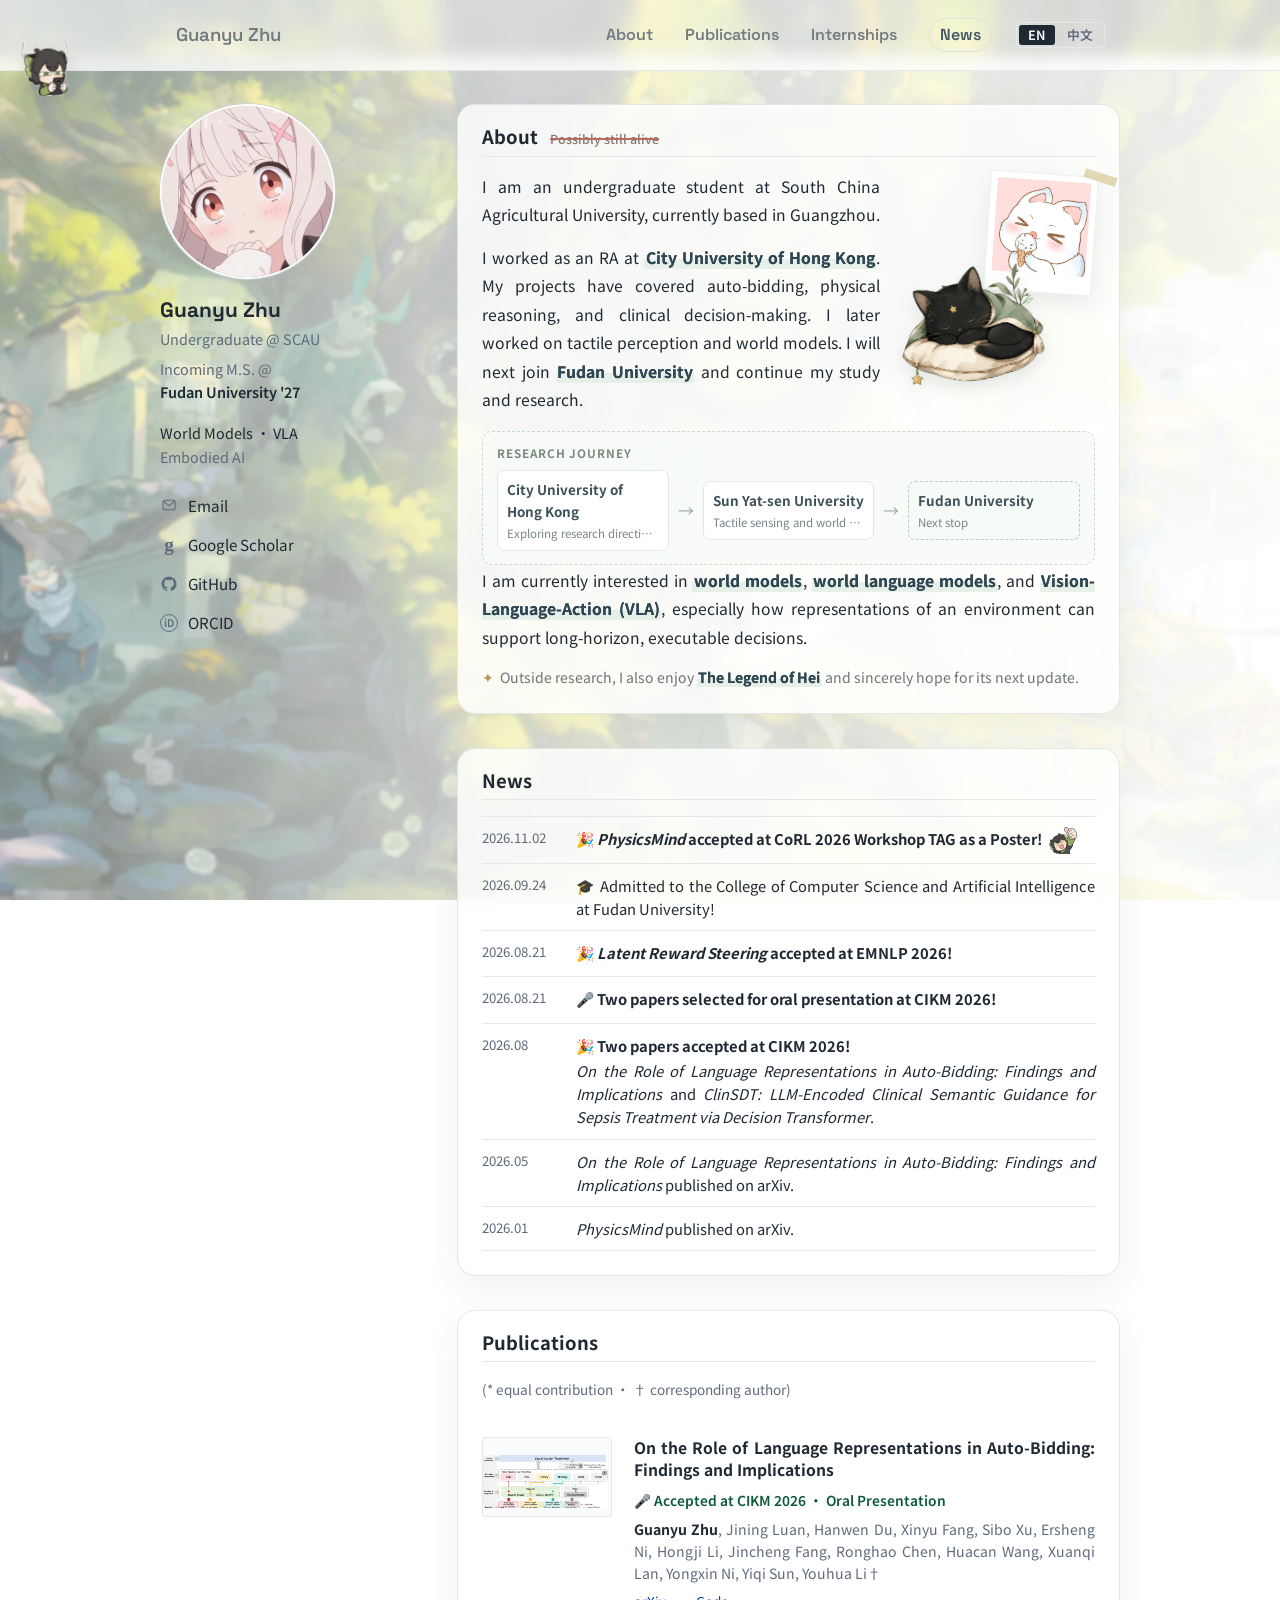
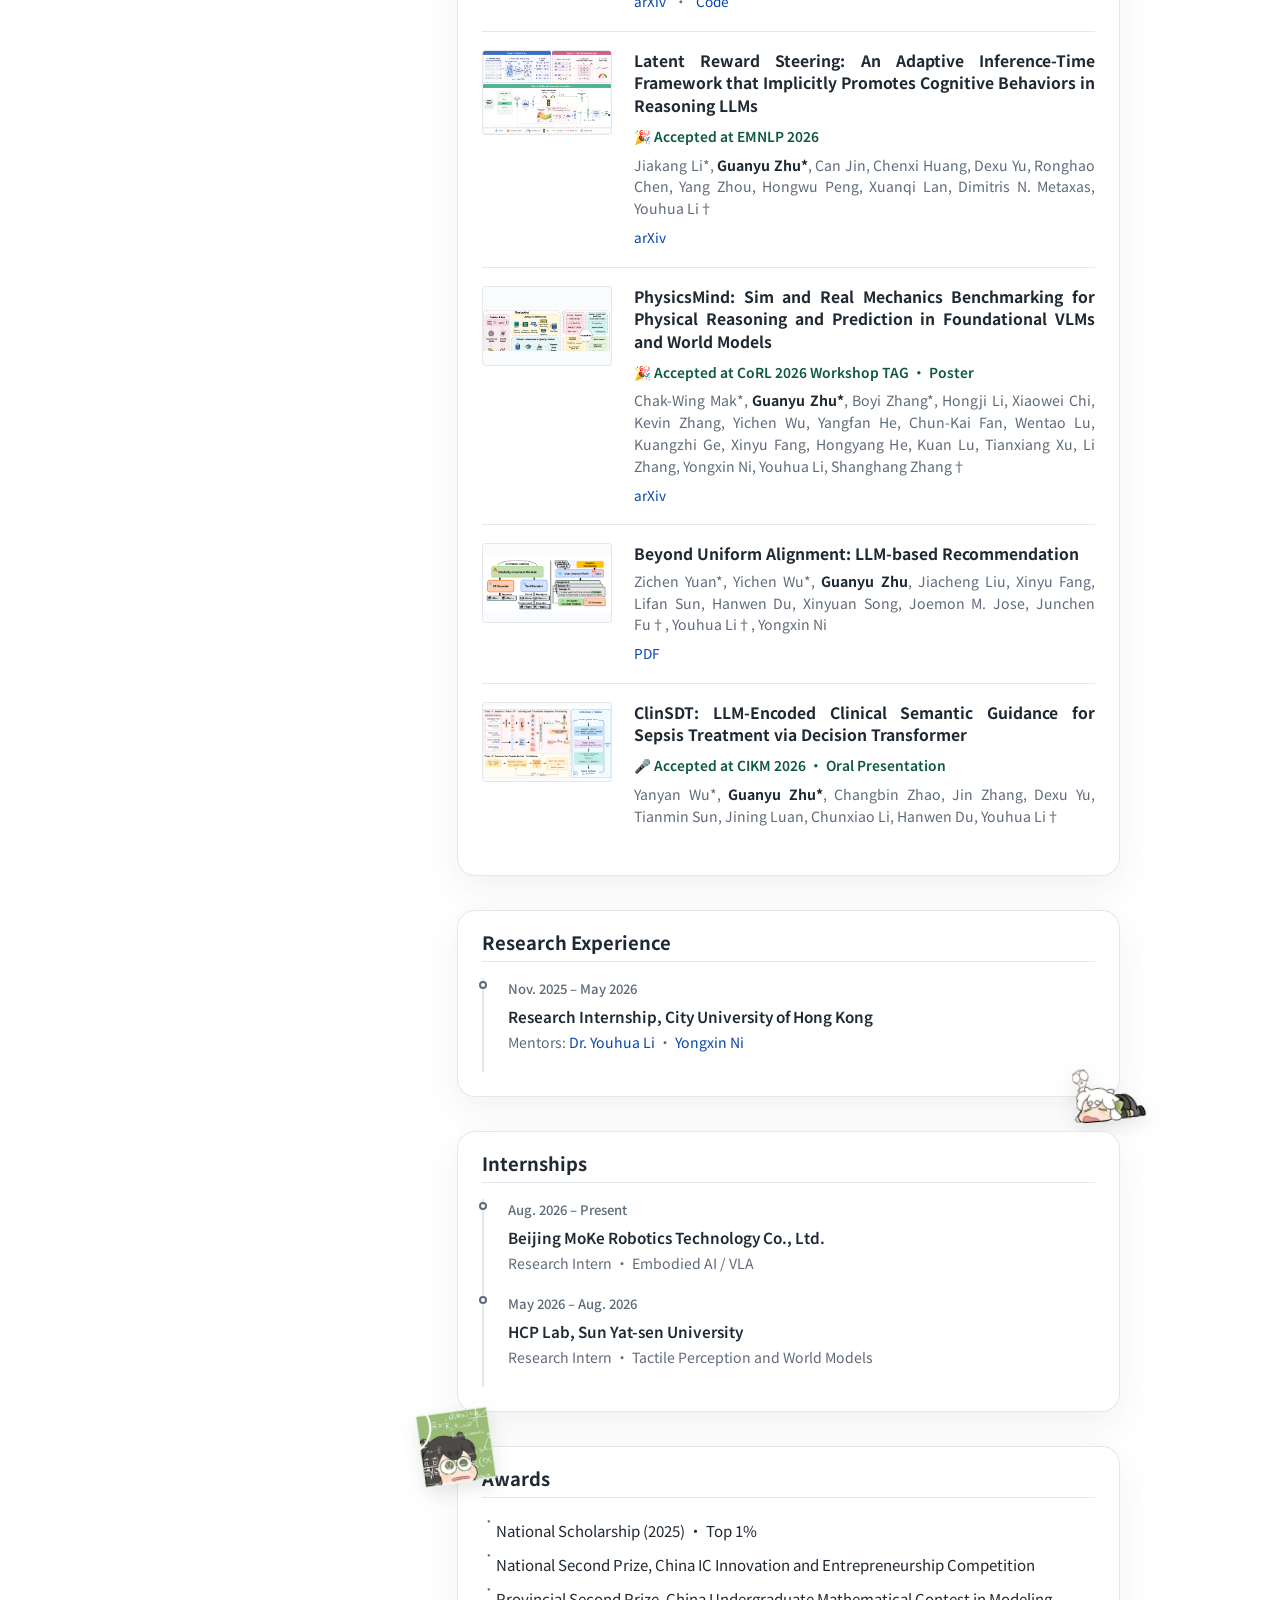
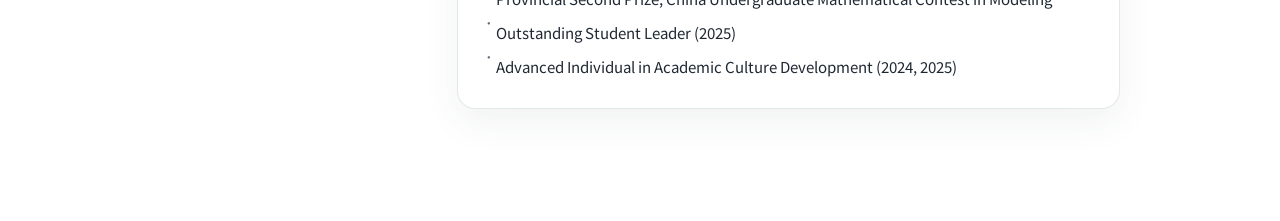
==== commit af7b9456: "Keep one celebration sticker in the latest news" ====
--- a/index.html
+++ b/index.html
@@ -120,7 +120,7 @@
                 <li class="news-item">
                   <time datetime="2026-08-21" class="news-date">2026.08.21</time>
                   <div class="news-copy">
-                    <div class="news-accepted-line"><strong data-scrapbook-key="news1">🎉 <em>Latent Reward Steering</em> accepted at EMNLP 2026!</strong><img class="news-celebrate" src="assets/celebrate-accepted.gif" alt="Celebration" data-scrapbook-alt-key="celebrationAlt" /></div>
+                    <div class="news-accepted-line"><strong data-scrapbook-key="news1">🎉 <em>Latent Reward Steering</em> accepted at EMNLP 2026!</strong></div>
                   </div>
                 </li>
                 <li class="news-item">
@@ -132,7 +132,7 @@
                 <li class="news-item">
                   <time datetime="2026-08" class="news-date">2026.08</time>
                   <div class="news-copy">
-                    <div class="news-accepted-line"><strong data-scrapbook-key="news3">🎉 Two papers accepted at CIKM 2026!</strong><img class="news-celebrate" src="assets/celebrate-accepted.gif" alt="Celebration" data-scrapbook-alt-key="celebrationAlt" /></div>
+                    <div class="news-accepted-line"><strong data-scrapbook-key="news3">🎉 Two papers accepted at CIKM 2026!</strong></div>
                     <p data-scrapbook-key="news3Details"><em>On the Role of Language Representations in Auto-Bidding: Findings and Implications</em> and <em>ClinSDT: LLM-Encoded Clinical Semantic Guidance for Sepsis Treatment via Decision Transformer</em>.</p>
                   </div>
                 </li>
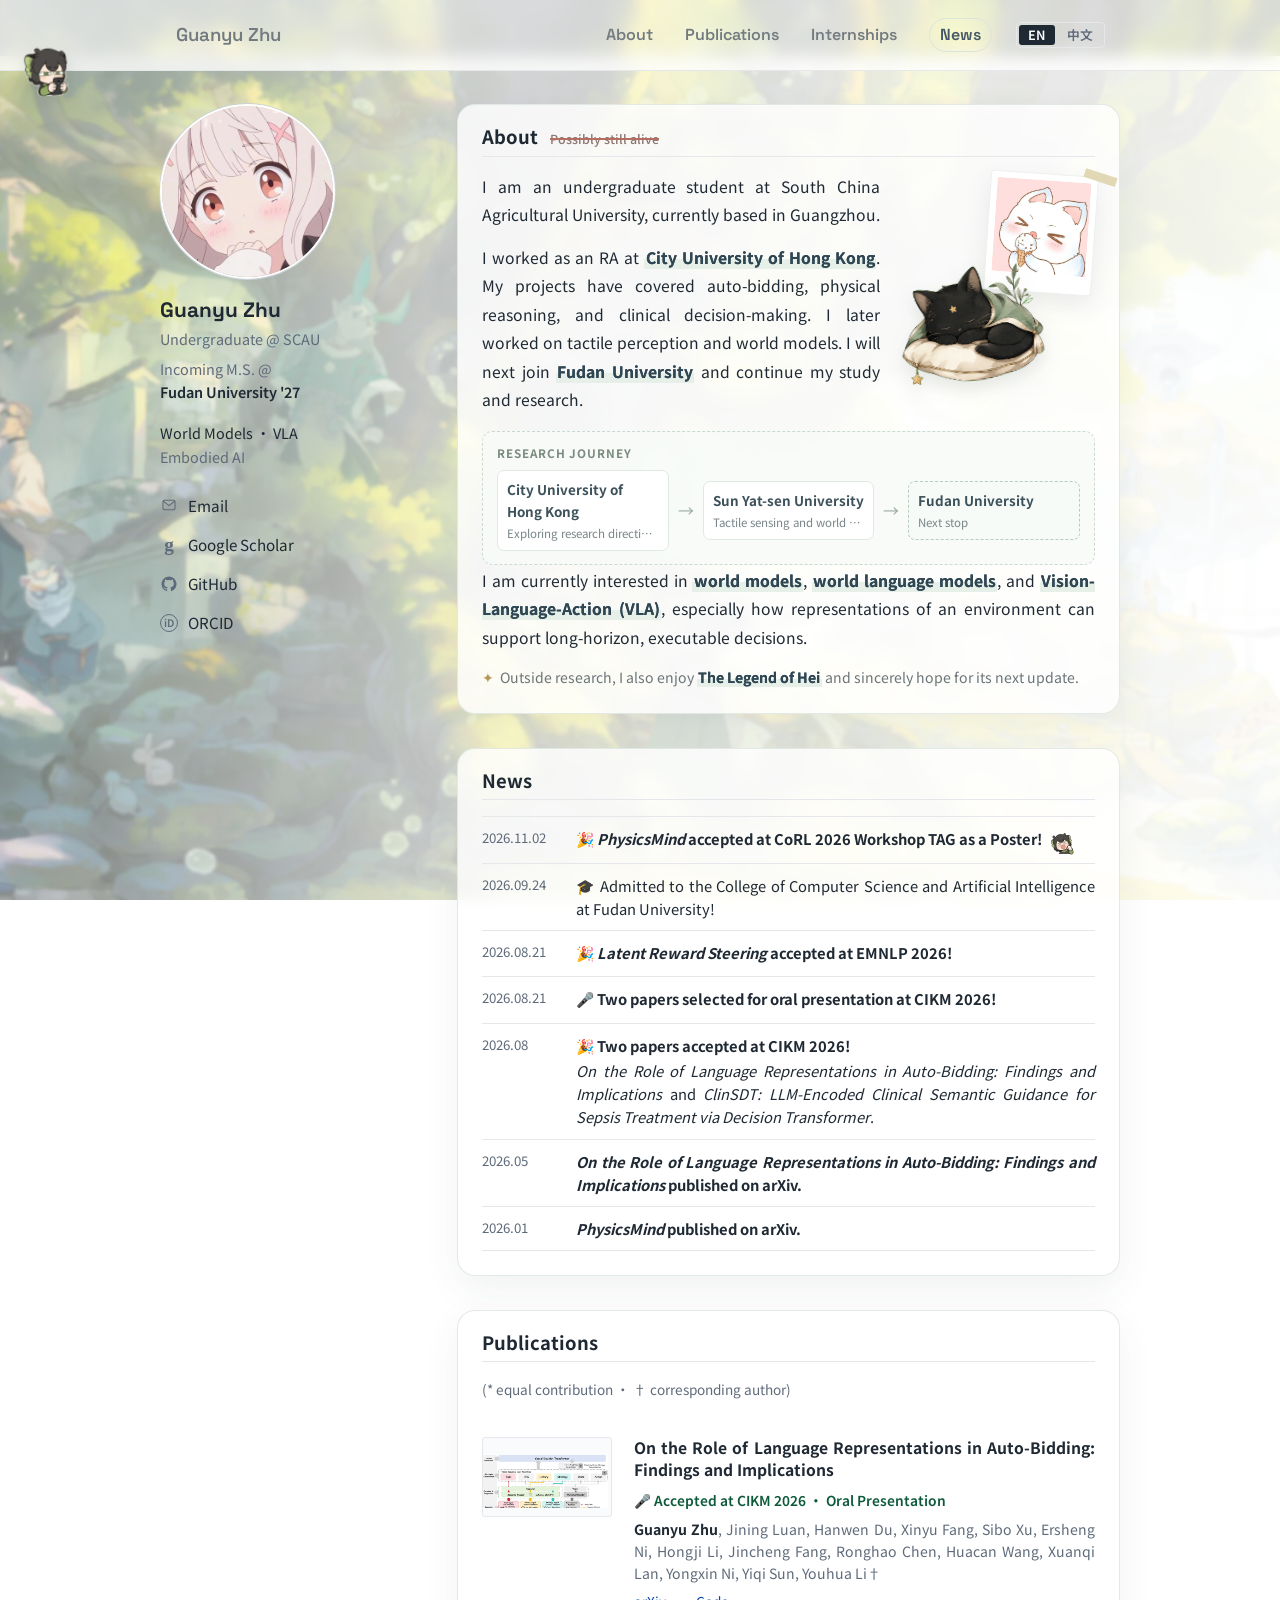
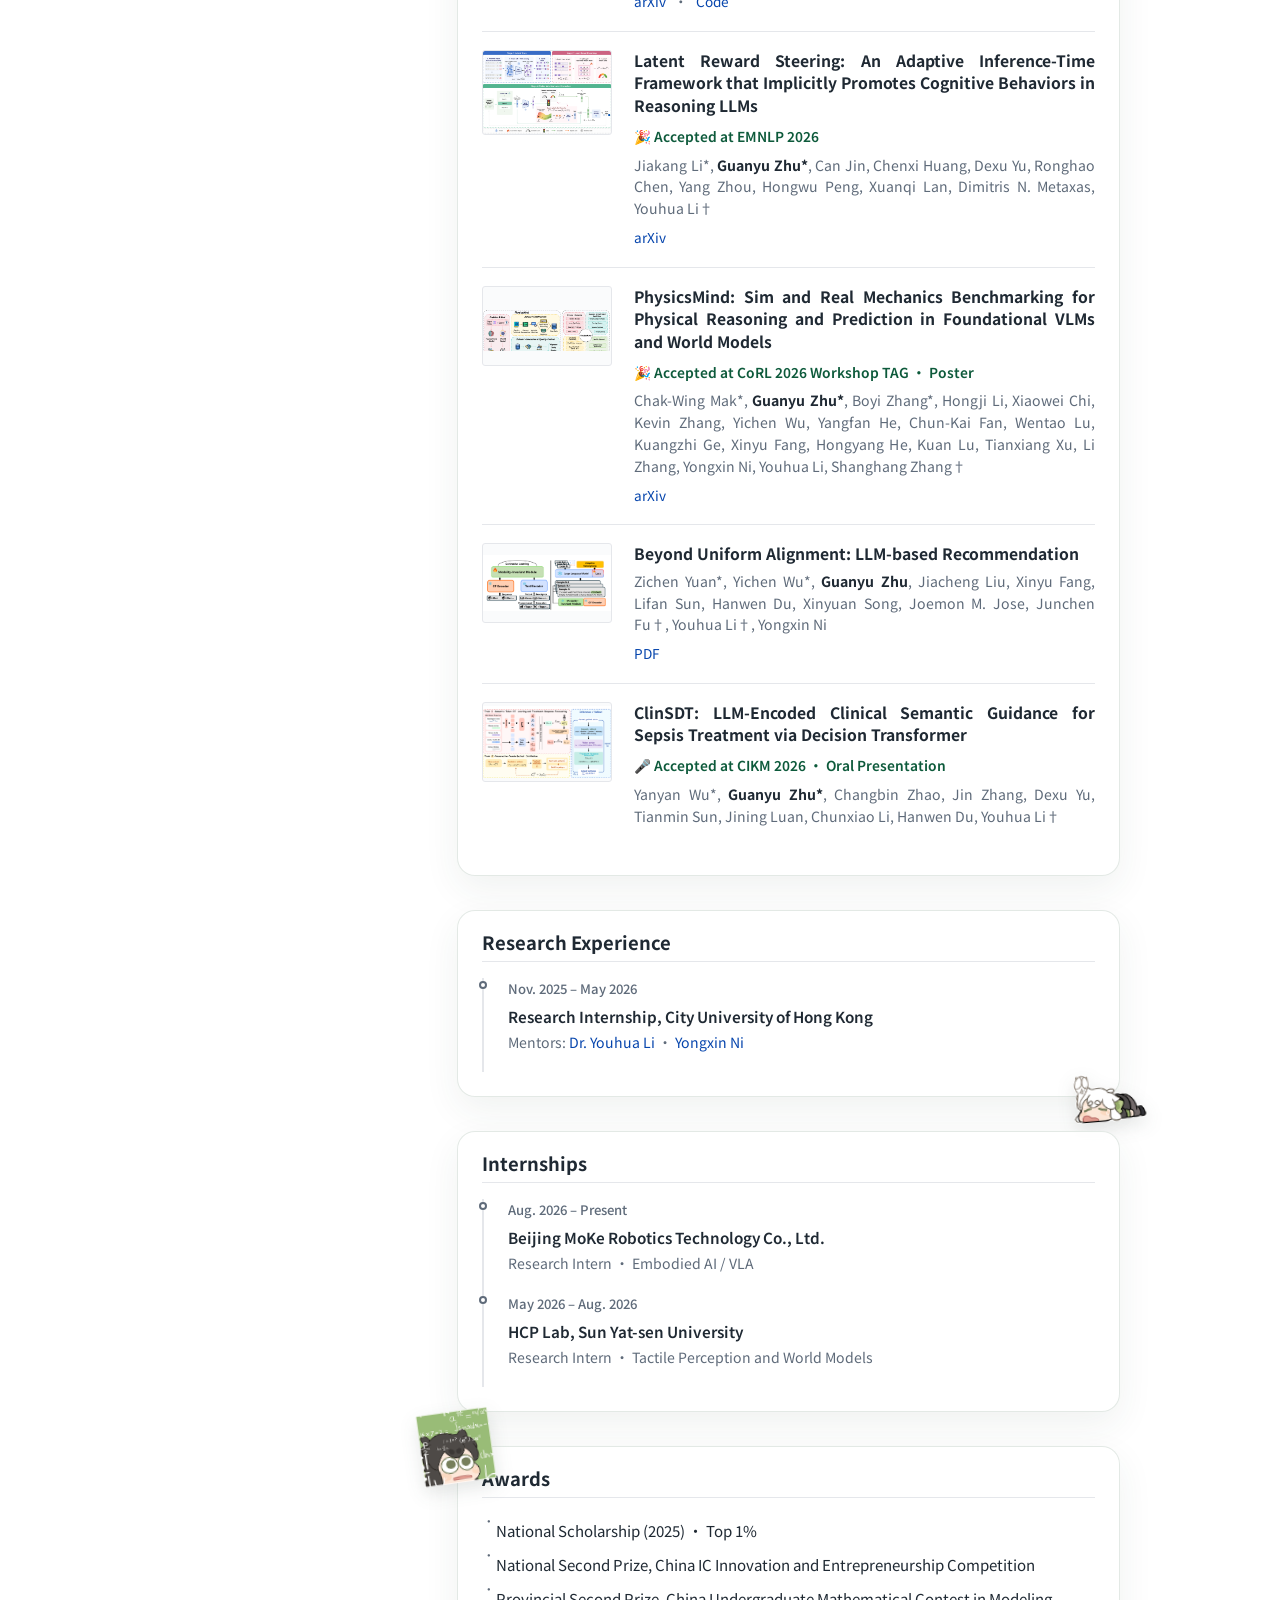
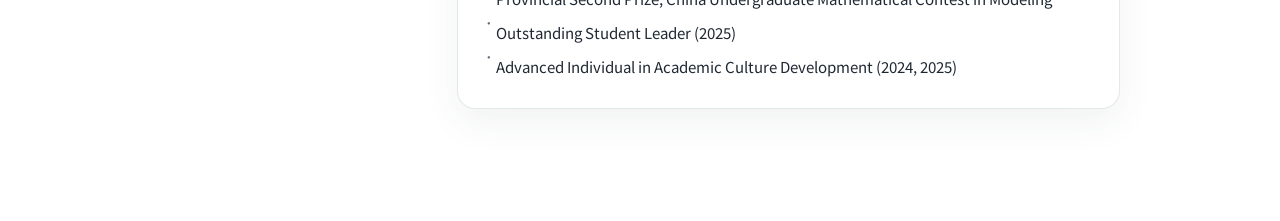
==== commit 78335445: "style(news): bold arXiv announcement entries" ====
--- a/index.html
+++ b/index.html
@@ -138,11 +138,11 @@
                 </li>
                 <li class="news-item">
                   <time datetime="2026-05" class="news-date">2026.05</time>
-                  <p data-scrapbook-key="news4"><em>On the Role of Language Representations in Auto-Bidding: Findings and Implications</em> published on arXiv.</p>
+                  <p data-scrapbook-key="news4"><strong><em>On the Role of Language Representations in Auto-Bidding: Findings and Implications</em> published on arXiv.</strong></p>
                 </li>
                 <li class="news-item">
                   <time datetime="2026-01" class="news-date">2026.01</time>
-                  <p data-scrapbook-key="news5"><em>PhysicsMind</em> published on arXiv.</p>
+                  <p data-scrapbook-key="news5"><strong><em>PhysicsMind</em> published on arXiv.</strong></p>
                 </li>
               </ul>
             </section>
@@ -328,8 +328,8 @@
           news2: '🎤 两篇 CIKM 2026 论文入选 Oral Presentation！',
           news3: '🎉 两篇论文被 CIKM 2026 接收！',
           news3Details: '<em>On the Role of Language Representations in Auto-Bidding: Findings and Implications</em> 和 <em>ClinSDT: LLM-Encoded Clinical Semantic Guidance for Sepsis Treatment via Decision Transformer</em>。',
-          news4: '<em>On the Role of Language Representations in Auto-Bidding: Findings and Implications</em> 已发布于 arXiv。',
-          news5: '<em>PhysicsMind</em> 已发布于 arXiv。',
+          news4: '<strong><em>On the Role of Language Representations in Auto-Bidding: Findings and Implications</em> 已发布于 arXiv。</strong>',
+          news5: '<strong><em>PhysicsMind</em> 已发布于 arXiv。</strong>',
           cikmOral: '已被 CIKM 2026 接收 · Oral Presentation',
           emnlpAccepted: '已被 EMNLP 2026 接收',
           corlTagPoster: '已被 CoRL 2026 Workshop TAG 接收 · Poster',
@@ -380,8 +380,8 @@
           news2: '🎤 Two papers selected for oral presentation at CIKM 2026!',
           news3: '🎉 Two papers accepted at CIKM 2026!',
           news3Details: '<em>On the Role of Language Representations in Auto-Bidding: Findings and Implications</em> and <em>ClinSDT: LLM-Encoded Clinical Semantic Guidance for Sepsis Treatment via Decision Transformer</em>.',
-          news4: '<em>On the Role of Language Representations in Auto-Bidding: Findings and Implications</em> published on arXiv.',
-          news5: '<em>PhysicsMind</em> published on arXiv.',
+          news4: '<strong><em>On the Role of Language Representations in Auto-Bidding: Findings and Implications</em> published on arXiv.</strong>',
+          news5: '<strong><em>PhysicsMind</em> published on arXiv.</strong>',
           cikmOral: 'Accepted at CIKM 2026 · Oral Presentation',
           emnlpAccepted: 'Accepted at EMNLP 2026',
           corlTagPoster: 'Accepted at CoRL 2026 Workshop TAG · Poster',
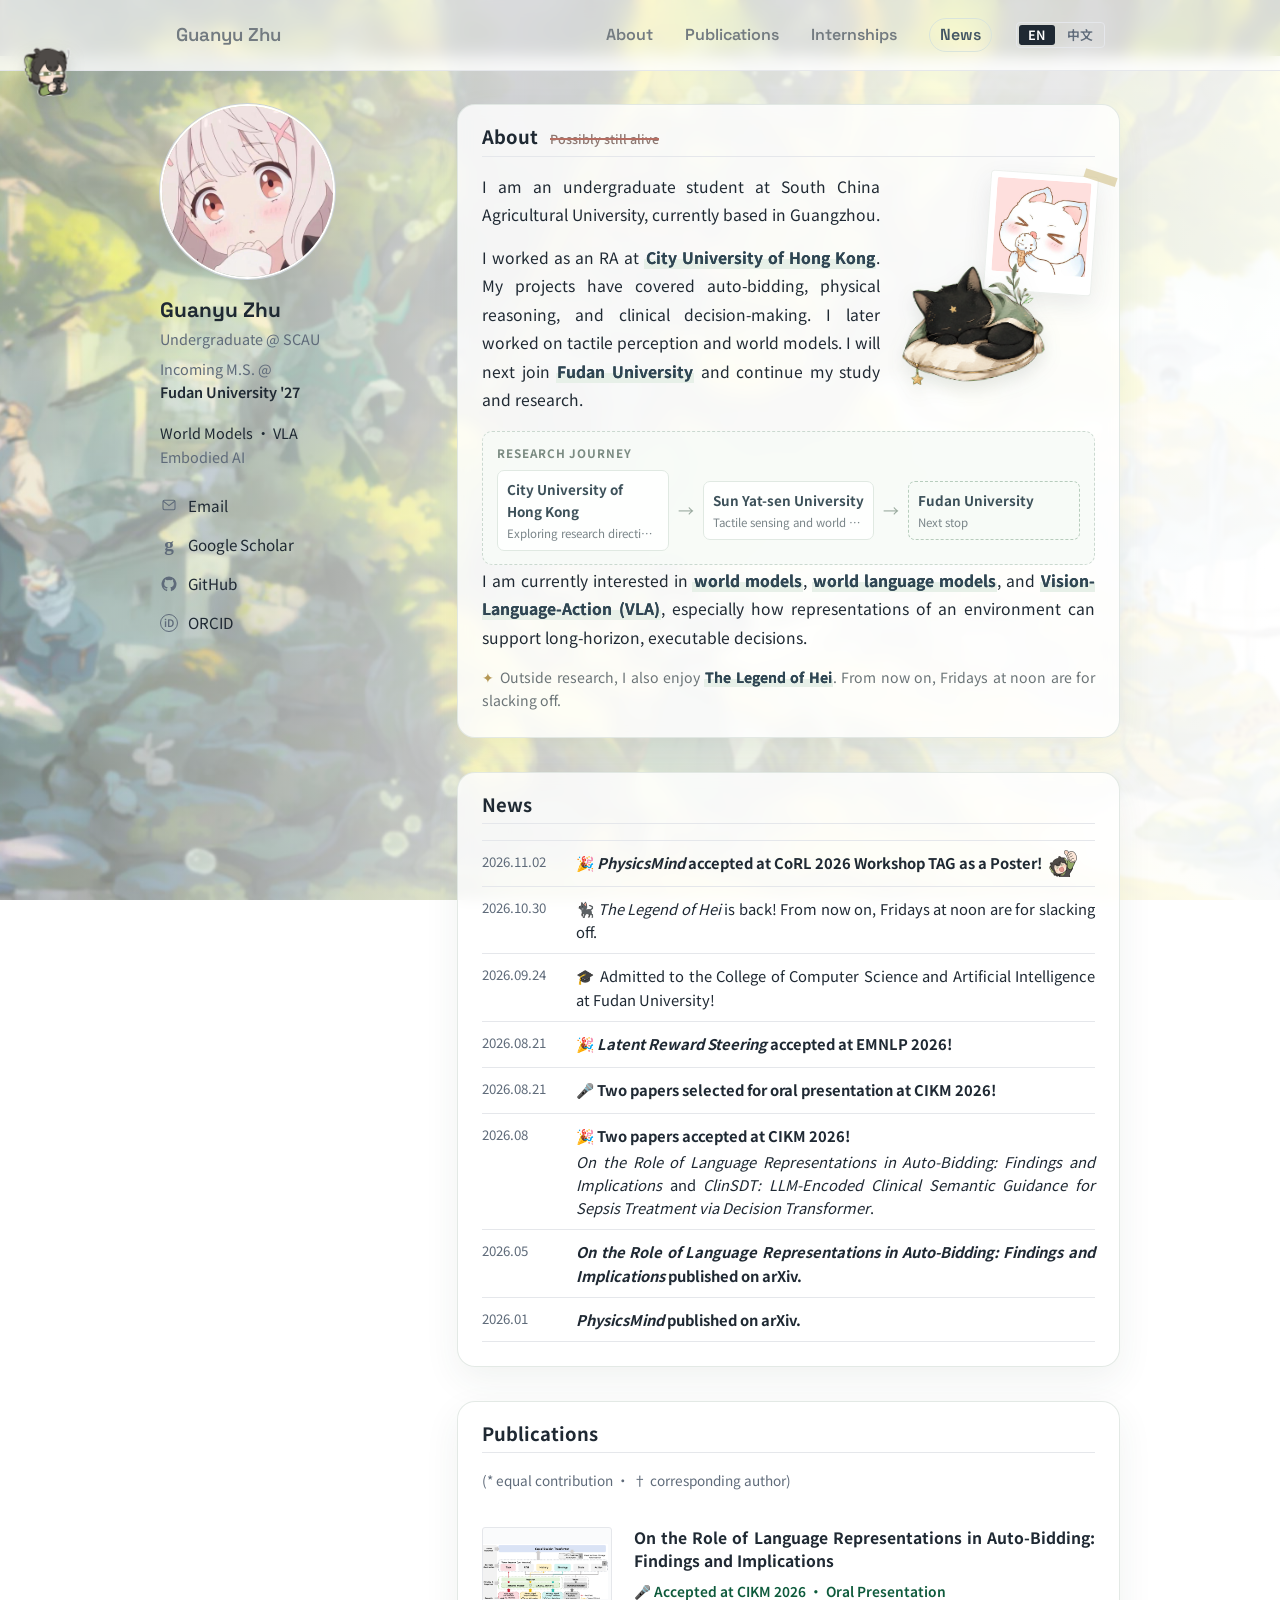
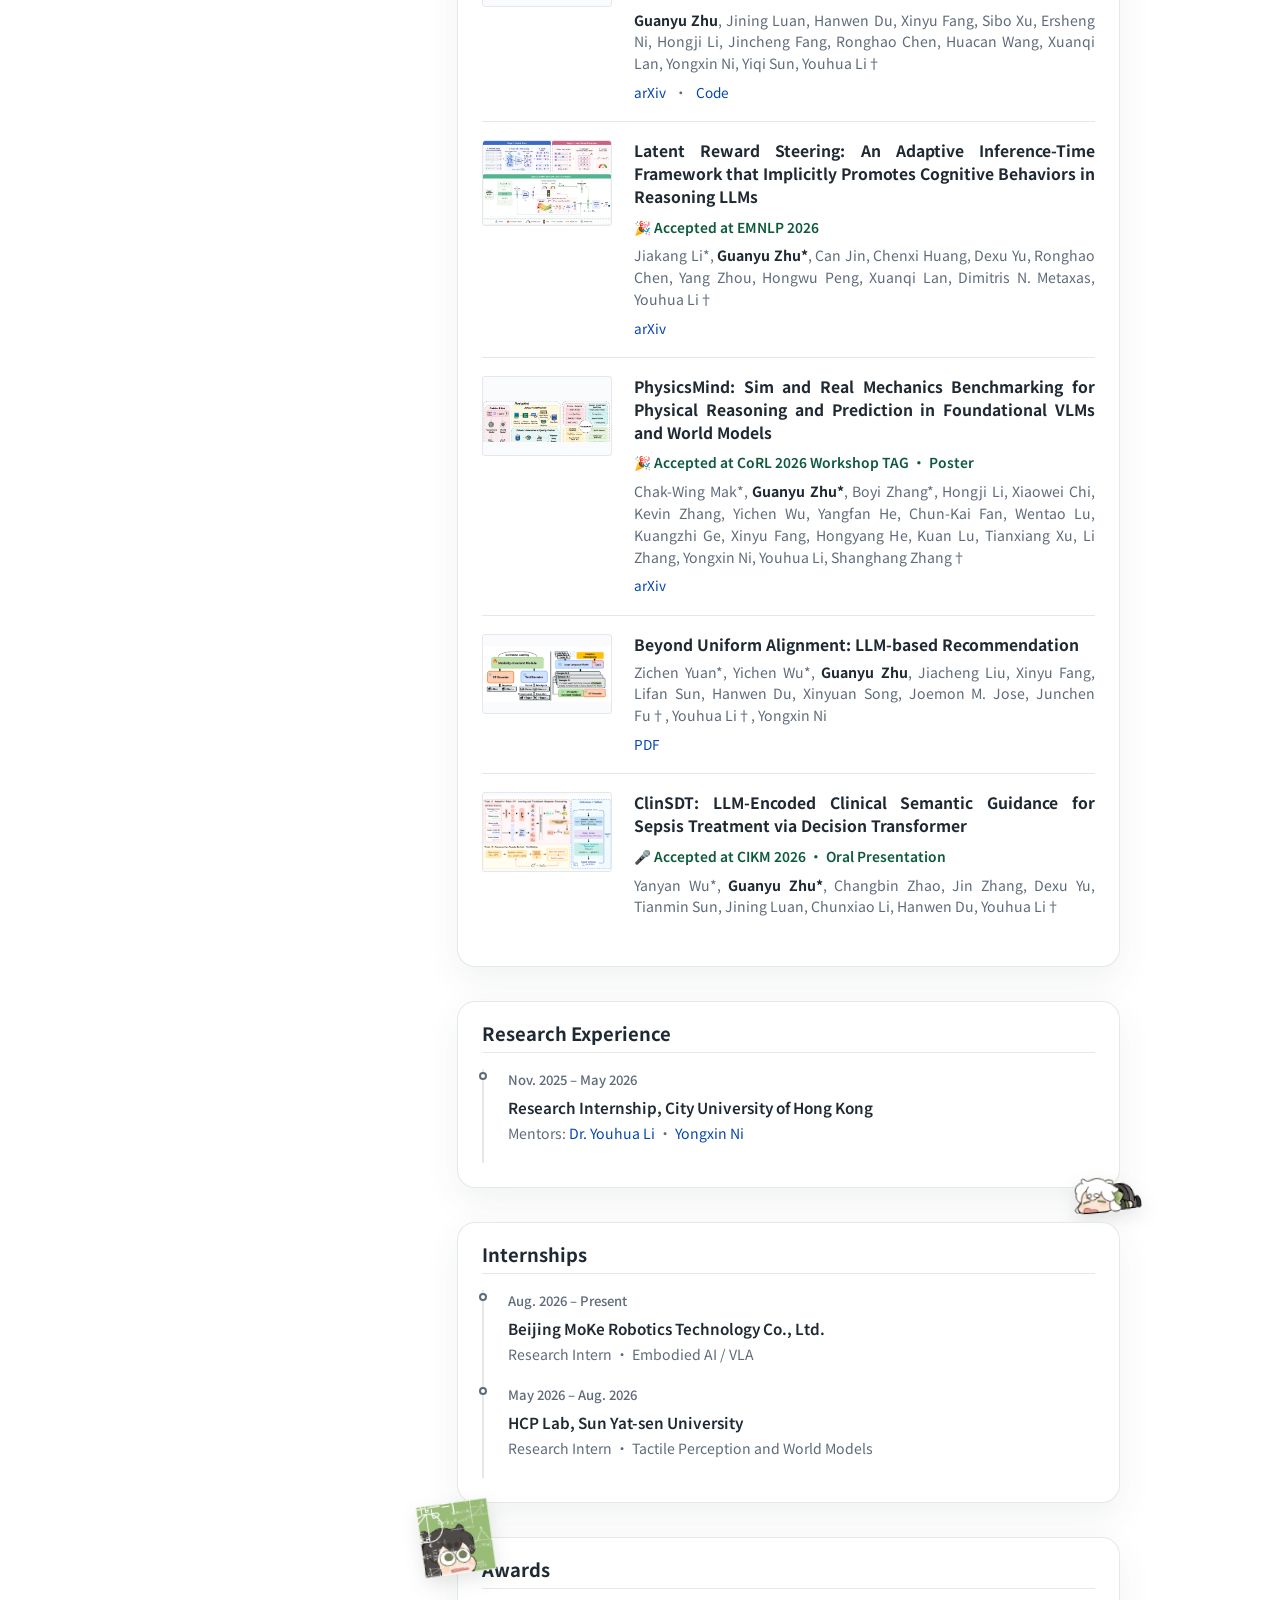
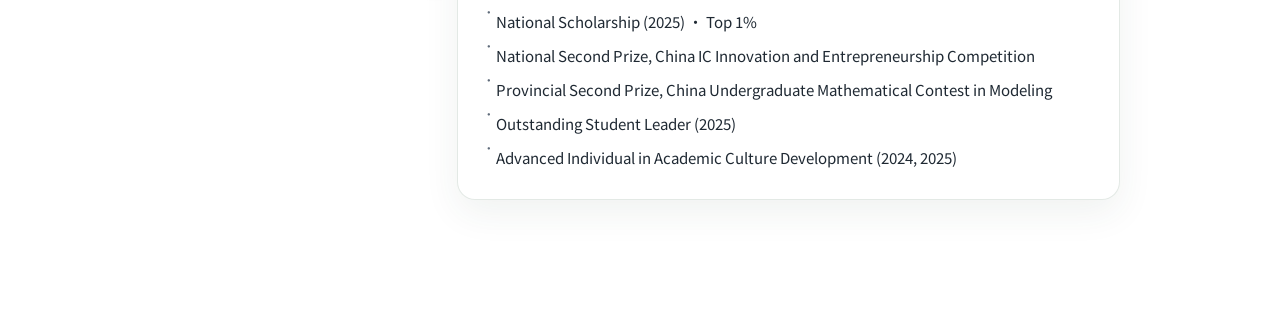
==== commit ea2842c9: "feat(news): add October 30 Legend of Hei update" ====
--- a/index.html
+++ b/index.html
@@ -97,7 +97,7 @@
                     </div>
                   </div>
                   <p data-scrapbook-key="aboutFocus">My current interests include <strong>VLA</strong> and <strong>world models</strong> for embodied AI.</p>
-                  <p class="about-aside" data-scrapbook-key="aboutAside">In my free time, I keep up with <strong><em>The Legend of Hei</em></strong> and hope the next update arrives soon.<span class="leisure-stickers" aria-hidden="true"><img src="assets/sticker-wave.gif" alt="" /><img src="assets/sticker-flowers.gif" alt="" /></span></p>
+                  <p class="about-aside" data-scrapbook-key="aboutAside">In my free time, I keep up with <strong><em>The Legend of Hei</em></strong>. From now on, Fridays at noon are for slacking off.<span class="leisure-stickers" aria-hidden="true"><img src="assets/sticker-wave.gif" alt="" /><img src="assets/sticker-flowers.gif" alt="" /></span></p>
                 </div>
               </div>
             </section>
@@ -112,6 +112,10 @@
                   <div class="news-copy">
                     <div class="news-accepted-line"><strong data-scrapbook-key="newsPhysicsMindAccepted">🎉 <em>PhysicsMind</em> accepted at CoRL 2026 Workshop TAG as a Poster!</strong><img class="news-celebrate" src="assets/celebrate-accepted.gif" alt="Celebration" data-scrapbook-alt-key="celebrationAlt" /></div>
                   </div>
+                </li>
+                <li class="news-item">
+                  <time datetime="2026-10-30" class="news-date">2026.10.30</time>
+                  <p data-scrapbook-key="newsHeiUpdate">🐈‍⬛ <em>The Legend of Hei</em> is back! From now on, Fridays at noon are for slacking off.</p>
                 </li>
                 <li class="news-item">
                   <time datetime="2026-09-24" class="news-date">2026.09.24</time>
@@ -300,7 +304,7 @@
           aboutIntro: '我目前是华南农业大学电子科学与技术专业的本科生，最近在做具身智能相关研究，关注 <strong>VLA</strong> 和 <strong>world models（WM）</strong>。<del>我已经完全掌握了如何平衡科研与生活。</del> 这句话先划掉，等以后真能做到再放回来。现在先把电脑合上五分钟，算作阶段性胜利。',
           aboutResearch: '过去一年，我在<strong>香港城市大学</strong>担任 RA，参与 SemBid，研究语言表征如何进入自动出价决策；参与 PhysicsMind，构建真实—仿真统一的物理推理评测；参与 Latent Reward Steering，探索推理过程中的隐状态引导。此后，我还开展了触觉感知与世界模型研究。接下来，我将进入<strong>复旦大学</strong>继续学习与研究。',
           aboutFocus: '我目前关注具身智能中的 <strong>VLA</strong> 与 <strong>world models（WM）</strong>。',
-          aboutAside: '闲暇时会继续追<strong>《罗小黑战记》更新日记</strong>：目前最新进度是“希望它快点更新”，发布日期暂未公布。<span class="leisure-stickers" aria-hidden="true"><img src="assets/sticker-wave.gif" alt="" /><img src="assets/sticker-flowers.gif" alt="" /></span>',
+          aboutAside: '闲暇时会继续追<strong>《罗小黑战记》更新日记</strong>：从此以后，周五 12 点准时摸鱼。<span class="leisure-stickers" aria-hidden="true"><img src="assets/sticker-wave.gif" alt="" /><img src="assets/sticker-flowers.gif" alt="" /></span>',
           affiliation: '华南农业大学<br />电子工程学院 · 电子科学与技术',
           degree: '本科在读 · 2023.09 至今',
           educationLabel: '教育',
@@ -323,6 +327,7 @@
           routeSchool3: '中山大学', routeFocus3: '触觉与世界模型',
           routeSchool4: '复旦大学', routeFocus4: '下一站',
           newsPhysicsMindAccepted: '🎉 <em>PhysicsMind</em> 被 CoRL 2026 Workshop TAG 接收为 Poster！',
+          newsHeiUpdate: '🐈‍⬛ 罗小黑更新！从此以后，周五 12 点准时摸鱼。',
           news0: '🎓 我已被复旦大学计算与智能创新学院录取！',
           news1: '🎉 <em>Latent Reward Steering</em> 被 EMNLP 2026 接收！',
           news2: '🎤 两篇 CIKM 2026 论文入选 Oral Presentation！',
@@ -352,7 +357,7 @@
           aboutIntro: 'I am an undergraduate student at South China Agricultural University, currently based in Guangzhou.',
           aboutResearch: 'I worked as an RA at <strong>City University of Hong Kong</strong>. My projects have covered auto-bidding, physical reasoning, and clinical decision-making. I later worked on tactile perception and world models. I will next join <strong>Fudan University</strong> and continue my study and research.',
           aboutFocus: 'I am currently interested in <strong>world models</strong>, <strong>world language models</strong>, and <strong>Vision-Language-Action (VLA)</strong>, especially how representations of an environment can support long-horizon, executable decisions.',
-          aboutAside: 'Outside research, I also enjoy <strong>The Legend of Hei</strong> and sincerely hope for its next update.',
+          aboutAside: 'Outside research, I also enjoy <strong>The Legend of Hei</strong>. From now on, Fridays at noon are for slacking off.',
           affiliation: 'South China Agricultural University<br />College of Electronic Engineering · Electronic Science and Technology',
           degree: 'B.Eng. candidate · Sep. 2023 – Present',
           educationLabel: 'Education',
@@ -375,6 +380,7 @@
           routeSchool3: 'Sun Yat-sen University', routeFocus3: 'Tactile sensing and world models',
           routeSchool4: 'Fudan University', routeFocus4: 'Next stop',
           newsPhysicsMindAccepted: '🎉 <em>PhysicsMind</em> accepted at CoRL 2026 Workshop TAG as a Poster!',
+          newsHeiUpdate: '🐈‍⬛ <em>The Legend of Hei</em> is back! From now on, Fridays at noon are for slacking off.',
           news0: '🎓 Admitted to the College of Computer Science and Artificial Intelligence at Fudan University!',
           news1: '🎉 <em>Latent Reward Steering</em> accepted at EMNLP 2026!',
           news2: '🎤 Two papers selected for oral presentation at CIKM 2026!',
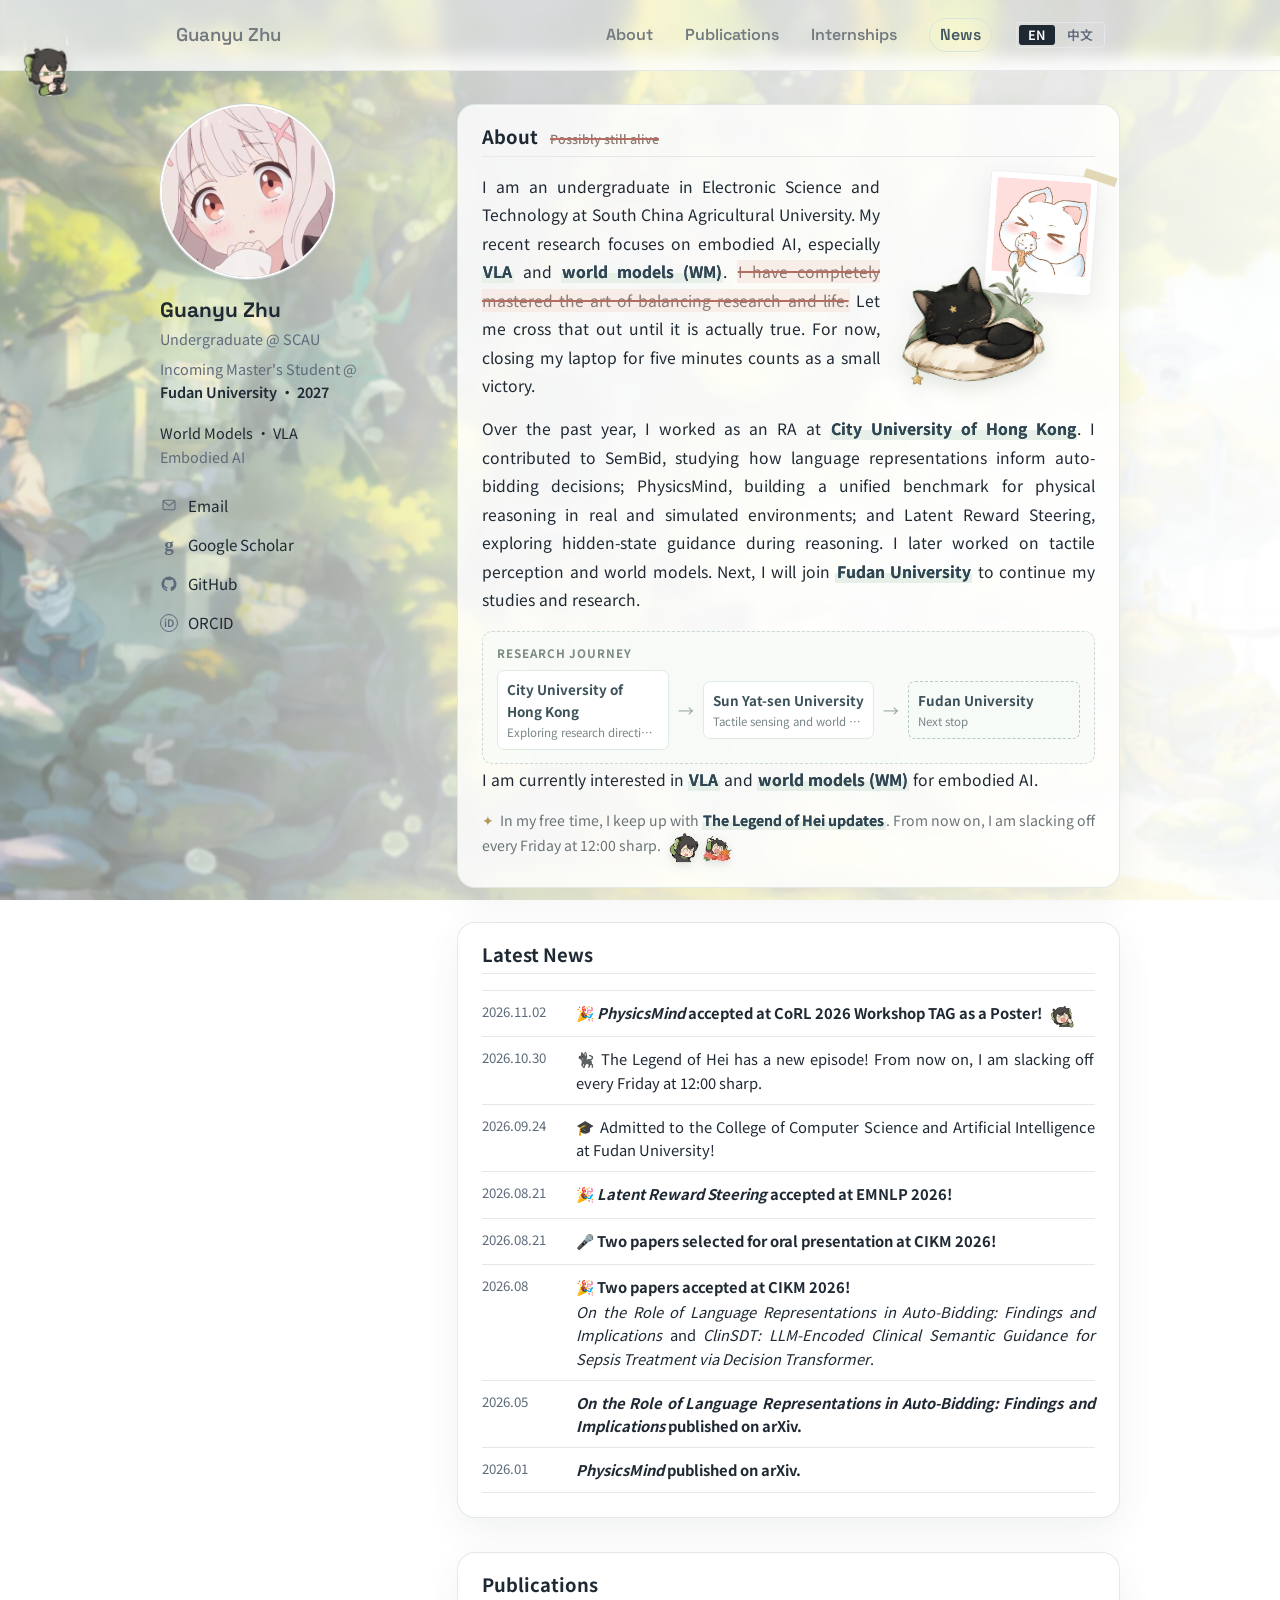
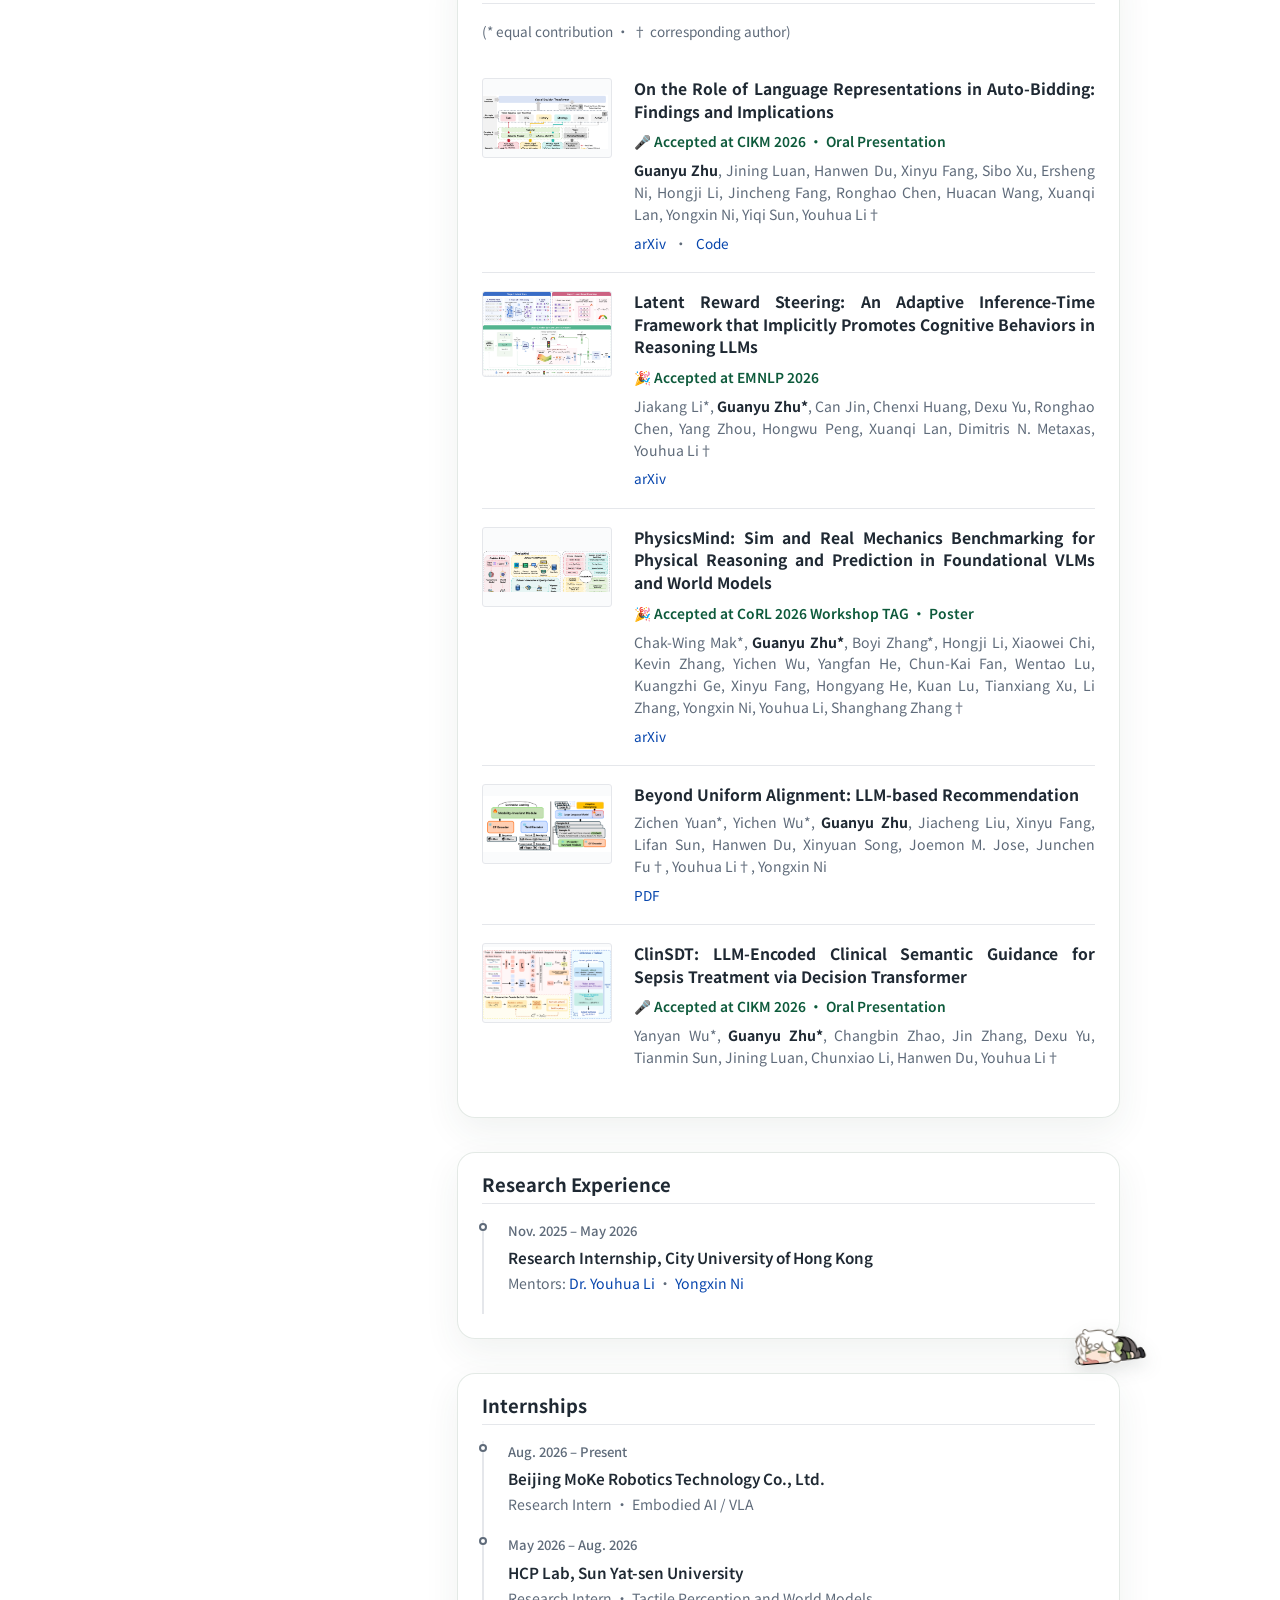
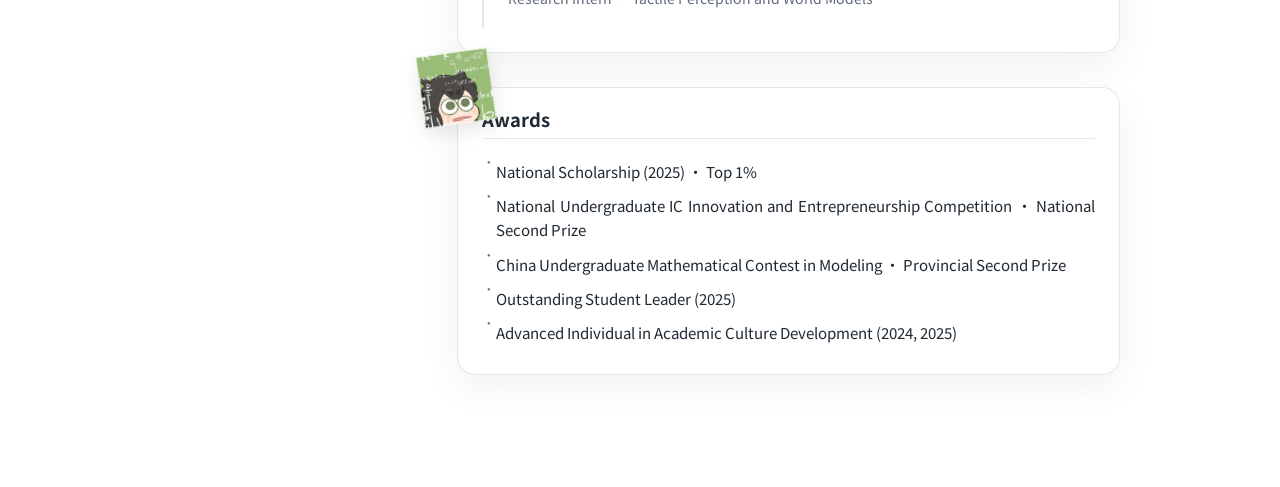
==== commit f3ee91cf: "fix(i18n): align English homepage copy with Chinese" ====
--- a/index.html
+++ b/index.html
@@ -60,7 +60,7 @@
             <img class="avatar" src="assets/avatar.jpg" alt="Guanyu Zhu" data-scrapbook-alt-key="avatarAlt" onerror="this.style.display='none'" />
             <h1 class="profile-name">Guanyu Zhu</h1>
             <p class="sidebar-role" data-scrapbook-key="identity">Undergraduate @ SCAU</p>
-            <p class="sidebar-role sidebar-incoming" data-scrapbook-key="incoming">Incoming M.S. @<br /><strong>Fudan University '27</strong></p>
+            <p class="sidebar-role sidebar-incoming" data-scrapbook-key="incoming">Incoming Master's Student @<br /><strong>Fudan University · 2027</strong></p>
             <p class="sidebar-interests">World Models · VLA<br /><span>Embodied AI</span></p>
             <ul class="profile-links" aria-label="External links" data-scrapbook-aria-key="externalLinksLabel">
               <li class="profile-email"><a href="mailto:xiaoguanbx@gmail.com" title="xiaoguanbx@gmail.com"><span class="profile-link-icon" aria-hidden="true"><svg viewBox="0 0 24 24" fill="none" stroke="currentColor" stroke-width="1.6"><rect x="3" y="5" width="18" height="14" rx="2" /><path d="m3 6 9 7 9-7" /></svg></span><span data-scrapbook-key="emailLabel">Email</span></a></li>
@@ -84,8 +84,8 @@
                   <img class="sleepy-cat" src="assets/original-black-cat-mascot.png" alt="Original black cat illustration" data-scrapbook-alt-key="sleepyCatAlt" />
                 </div>
                 <div class="about-copy">
-                  <p data-scrapbook-key="aboutIntro">I am an undergraduate student in Electronic Science and Technology at South China Agricultural University, based in Guangzhou. My recent work focuses on embodied AI, especially <strong>vision-language-action (VLA)</strong> systems and <strong>world models</strong>. <del>I have completely mastered the art of balancing research and life.</del> Let me strike that out until it is true. For now, closing my laptop for five minutes counts as progress.</p>
-                  <p data-scrapbook-key="aboutResearch">Over the past year, I worked as an RA at <strong>City University of Hong Kong</strong>, contributing to SemBid on language representations for auto-bidding, PhysicsMind for unified real-and-simulated physical reasoning evaluation, and Latent Reward Steering for inference-time reasoning guidance. Later, I joined the <strong>HCP Lab at Sun Yat-sen University</strong> to study tactile perception and world models. I will next join <strong>Fudan University</strong> to continue my studies and research.</p>
+                  <p data-scrapbook-key="aboutIntro">I am an undergraduate in Electronic Science and Technology at South China Agricultural University. My recent research focuses on embodied AI, especially <strong>VLA</strong> and <strong>world models (WM)</strong>. <del>I have completely mastered the art of balancing research and life.</del> Let me cross that out until it is actually true. For now, closing my laptop for five minutes counts as a small victory.</p>
+                  <p data-scrapbook-key="aboutResearch">Over the past year, I worked as an RA at <strong>City University of Hong Kong</strong>. I contributed to SemBid, studying how language representations inform auto-bidding decisions; PhysicsMind, building a unified benchmark for physical reasoning in real and simulated environments; and Latent Reward Steering, exploring hidden-state guidance during reasoning. I later worked on tactile perception and world models. Next, I will join <strong>Fudan University</strong> to continue my studies and research.</p>
                 <div class="academic-route" aria-label="Research journey" data-scrapbook-aria-key="routeLabel">
                     <span class="route-label" data-scrapbook-key="routeLabel">Research journey</span>
                     <div class="route-stops">
@@ -96,15 +96,15 @@
                       <span class="route-stop route-stop-future"><b data-scrapbook-key="routeSchool4">Fudan University</b><small data-scrapbook-key="routeFocus4">Next stop</small></span>
                     </div>
                   </div>
-                  <p data-scrapbook-key="aboutFocus">My current interests include <strong>VLA</strong> and <strong>world models</strong> for embodied AI.</p>
-                  <p class="about-aside" data-scrapbook-key="aboutAside">In my free time, I keep up with <strong><em>The Legend of Hei</em></strong>. From now on, Fridays at noon are for slacking off.<span class="leisure-stickers" aria-hidden="true"><img src="assets/sticker-wave.gif" alt="" /><img src="assets/sticker-flowers.gif" alt="" /></span></p>
+                  <p data-scrapbook-key="aboutFocus">I am currently interested in <strong>VLA</strong> and <strong>world models (WM)</strong> for embodied AI.</p>
+                  <p class="about-aside" data-scrapbook-key="aboutAside">In my free time, I keep up with <strong>The Legend of Hei updates</strong>. From now on, I am slacking off every Friday at 12:00 sharp.<span class="leisure-stickers" aria-hidden="true"><img src="assets/sticker-wave.gif" alt="" /><img src="assets/sticker-flowers.gif" alt="" /></span></p>
                 </div>
               </div>
             </section>
 
             <section id="news" class="section news">
               <div class="section-heading">
-                <h2 class="section-title" data-scrapbook-key="newsTitle">News</h2>
+                <h2 class="section-title" data-scrapbook-key="newsTitle">Latest News</h2>
               </div>
               <ul class="news-list">
                 <li class="news-item">
@@ -115,7 +115,7 @@
                 </li>
                 <li class="news-item">
                   <time datetime="2026-10-30" class="news-date">2026.10.30</time>
-                  <p data-scrapbook-key="newsHeiUpdate">🐈‍⬛ <em>The Legend of Hei</em> is back! From now on, Fridays at noon are for slacking off.</p>
+                  <p data-scrapbook-key="newsHeiUpdate">🐈‍⬛ The Legend of Hei has a new episode! From now on, I am slacking off every Friday at 12:00 sharp.</p>
                 </li>
                 <li class="news-item">
                   <time datetime="2026-09-24" class="news-date">2026.09.24</time>
@@ -153,7 +153,7 @@
 
             <section id="publications" class="section">
               <h2 class="section-title" data-i18n="section.publications">Publications</h2>
-              <p class="pub-caption">(* equal contribution · † corresponding author)</p>
+              <p class="pub-caption" data-scrapbook-key="pubCaption">(* equal contribution · † corresponding author)</p>
 
               <div class="publication">
                 <img src="images/sembid.png" class="publogo" alt="SemBid teaser" onerror="this.style.display='none'">
@@ -273,11 +273,11 @@
               <img class="section-sticker award-sticker" src="assets/sticker-math.gif" alt="Deer character thinking" data-scrapbook-alt-key="awardStickerAlt" />
               <h2 class="section-title" data-i18n="section.awards">Awards</h2>
               <ul class="award-list">
-                <li class="award-item" data-i18n="award.1">National Scholarship (2025) · Top 1%</li>
-                <li class="award-item" data-i18n="award.2">National Undergraduate IC Innovation and Entrepreneurship Competition · Second Prize</li>
-                <li class="award-item" data-i18n="award.3">China Undergraduate Mathematical Contest in Modeling · Provincial Second Prize</li>
-                <li class="award-item" data-i18n="award.4">Outstanding Student Leader (2025)</li>
-                <li class="award-item" data-i18n="award.5">Outstanding Academic Conduct Award (2024, 2025)</li>
+                <li class="award-item" data-i18n="award.1" data-scrapbook-key="award1">National Scholarship (2025) · Top 1%</li>
+                <li class="award-item" data-i18n="award.2" data-scrapbook-key="award2">National Undergraduate IC Innovation and Entrepreneurship Competition · National Second Prize</li>
+                <li class="award-item" data-i18n="award.3" data-scrapbook-key="award3">China Undergraduate Mathematical Contest in Modeling · Provincial Second Prize</li>
+                <li class="award-item" data-i18n="award.4" data-scrapbook-key="award4">Outstanding Student Leader (2025)</li>
+                <li class="award-item" data-i18n="award.5" data-scrapbook-key="award5">Advanced Individual in Academic Culture Development (2024, 2025)</li>
               </ul>
             </section>
 
@@ -342,6 +342,12 @@
           internship1sub: '科研实习生 · 具身智能 / VLA',
           internship2time: '2026.05 - 2026.08', internship2title: '中山大学 HCP 实验室',
           internship2sub: '科研实习生 · 触觉感知与世界模型',
+          pubCaption: '（* 同等贡献 · † 通讯作者）',
+          award1: '国家奖学金（2025）· Top 1%',
+          award2: '全国大学生集成电路创新创业大赛 · 全国二等奖',
+          award3: '全国大学生数学建模竞赛（省二等奖）',
+          award4: '优秀学生干部（2025）',
+          award5: '学风建设先进个人（2024、2025）',
           headerStickerAlt: '看手机的鹿野表情', avatarAlt: '朱冠宇', peekStickerAlt: '探头表情',
           icecreamAlt: '吃冰淇淋的猫咪插画', sleepyCatAlt: '原创黑猫插画',
           celebrationAlt: '庆祝', publicationStickerAlt: '好奇表情', projectStickerAlt: '努力科研表情',
@@ -351,15 +357,15 @@
         },
         en: {
           identity: 'Undergraduate @ SCAU',
-          incoming: 'Incoming M.S. @<br /><strong>Fudan University \'27</strong>',
+          incoming: 'Incoming Master\'s Student @<br /><strong>Fudan University · 2027</strong>',
           emailLabel: 'Email',
           location: 'Guangzhou, China',
-          aboutIntro: 'I am an undergraduate student at South China Agricultural University, currently based in Guangzhou.',
-          aboutResearch: 'I worked as an RA at <strong>City University of Hong Kong</strong>. My projects have covered auto-bidding, physical reasoning, and clinical decision-making. I later worked on tactile perception and world models. I will next join <strong>Fudan University</strong> and continue my study and research.',
-          aboutFocus: 'I am currently interested in <strong>world models</strong>, <strong>world language models</strong>, and <strong>Vision-Language-Action (VLA)</strong>, especially how representations of an environment can support long-horizon, executable decisions.',
-          aboutAside: 'Outside research, I also enjoy <strong>The Legend of Hei</strong>. From now on, Fridays at noon are for slacking off.',
+          aboutIntro: 'I am an undergraduate in Electronic Science and Technology at South China Agricultural University. My recent research focuses on embodied AI, especially <strong>VLA</strong> and <strong>world models (WM)</strong>. <del>I have completely mastered the art of balancing research and life.</del> Let me cross that out until it is actually true. For now, closing my laptop for five minutes counts as a small victory.',
+          aboutResearch: 'Over the past year, I worked as an RA at <strong>City University of Hong Kong</strong>. I contributed to SemBid, studying how language representations inform auto-bidding decisions; PhysicsMind, building a unified benchmark for physical reasoning in real and simulated environments; and Latent Reward Steering, exploring hidden-state guidance during reasoning. I later worked on tactile perception and world models. Next, I will join <strong>Fudan University</strong> to continue my studies and research.',
+          aboutFocus: 'I am currently interested in <strong>VLA</strong> and <strong>world models (WM)</strong> for embodied AI.',
+          aboutAside: 'In my free time, I keep up with <strong>The Legend of Hei updates</strong>. From now on, I am slacking off every Friday at 12:00 sharp.<span class="leisure-stickers" aria-hidden="true"><img src="assets/sticker-wave.gif" alt="" /><img src="assets/sticker-flowers.gif" alt="" /></span>',
           affiliation: 'South China Agricultural University<br />College of Electronic Engineering · Electronic Science and Technology',
-          degree: 'B.Eng. candidate · Sep. 2023 – Present',
+          degree: 'Undergraduate · Sep. 2023 – Present',
           educationLabel: 'Education',
           contactLabel: 'Contact',
           tabAbout: 'About',
@@ -369,8 +375,8 @@
           internshipsTitle: 'Internships',
           tabProjects: 'Research',
           tabAwards: 'Awards',
-          newsTitle: 'News',
-          newsNote: 'Updates',
+          newsTitle: 'Latest News',
+          newsNote: 'News',
           project1time: 'Nov. 2025 – May 2026',
           project1title: 'Research Internship, City University of Hong Kong',
           project1sub: 'Mentors: <a href="https://scholar.google.com/citations?user=VL0tW7YAAAAJ&amp;hl=zh-CN" target="_blank" rel="noreferrer">Dr. Youhua Li</a> · <a href="https://scholar.google.com/citations?view_op=list_works&amp;hl=zh-CN&amp;user=c4_TincAAAAJ&amp;sortby=pubdate" target="_blank" rel="noreferrer">Yongxin Ni</a>',
@@ -380,7 +386,7 @@
           routeSchool3: 'Sun Yat-sen University', routeFocus3: 'Tactile sensing and world models',
           routeSchool4: 'Fudan University', routeFocus4: 'Next stop',
           newsPhysicsMindAccepted: '🎉 <em>PhysicsMind</em> accepted at CoRL 2026 Workshop TAG as a Poster!',
-          newsHeiUpdate: '🐈‍⬛ <em>The Legend of Hei</em> is back! From now on, Fridays at noon are for slacking off.',
+          newsHeiUpdate: '🐈‍⬛ The Legend of Hei has a new episode! From now on, I am slacking off every Friday at 12:00 sharp.',
           news0: '🎓 Admitted to the College of Computer Science and Artificial Intelligence at Fudan University!',
           news1: '🎉 <em>Latent Reward Steering</em> accepted at EMNLP 2026!',
           news2: '🎤 Two papers selected for oral presentation at CIKM 2026!',
@@ -395,6 +401,12 @@
           internship1sub: 'Research Intern · Embodied AI / VLA',
           internship2time: 'May 2026 – Aug. 2026', internship2title: 'HCP Lab, Sun Yat-sen University',
           internship2sub: 'Research Intern · Tactile Perception and World Models',
+          pubCaption: '(* equal contribution · † corresponding author)',
+          award1: 'National Scholarship (2025) · Top 1%',
+          award2: 'National Undergraduate IC Innovation and Entrepreneurship Competition · National Second Prize',
+          award3: 'China Undergraduate Mathematical Contest in Modeling · Provincial Second Prize',
+          award4: 'Outstanding Student Leader (2025)',
+          award5: 'Advanced Individual in Academic Culture Development (2024, 2025)',
           headerStickerAlt: 'Deer character looking at a phone', avatarAlt: 'Portrait of Guanyu Zhu',
           peekStickerAlt: 'Peeking deer character', icecreamAlt: 'Illustration of a cat eating ice cream',
           sleepyCatAlt: 'Original black cat illustration', celebrationAlt: 'Celebration',
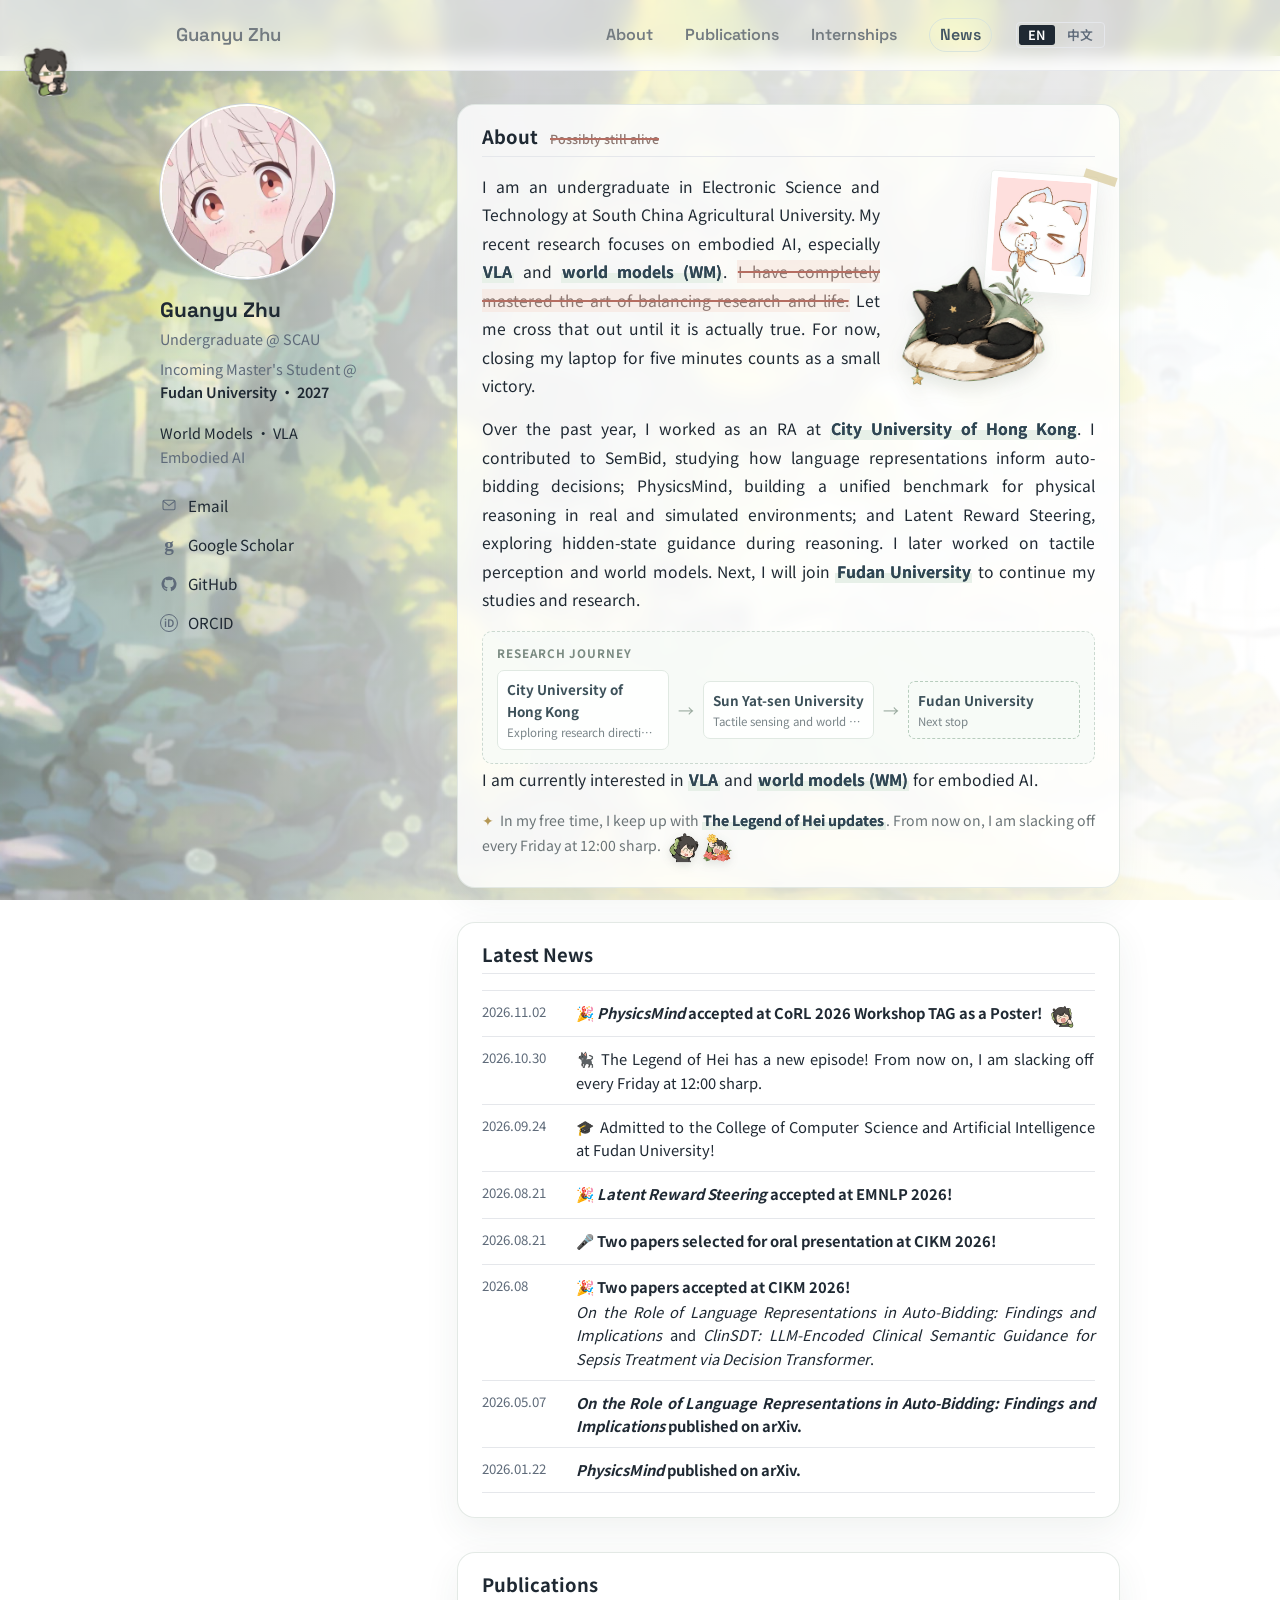
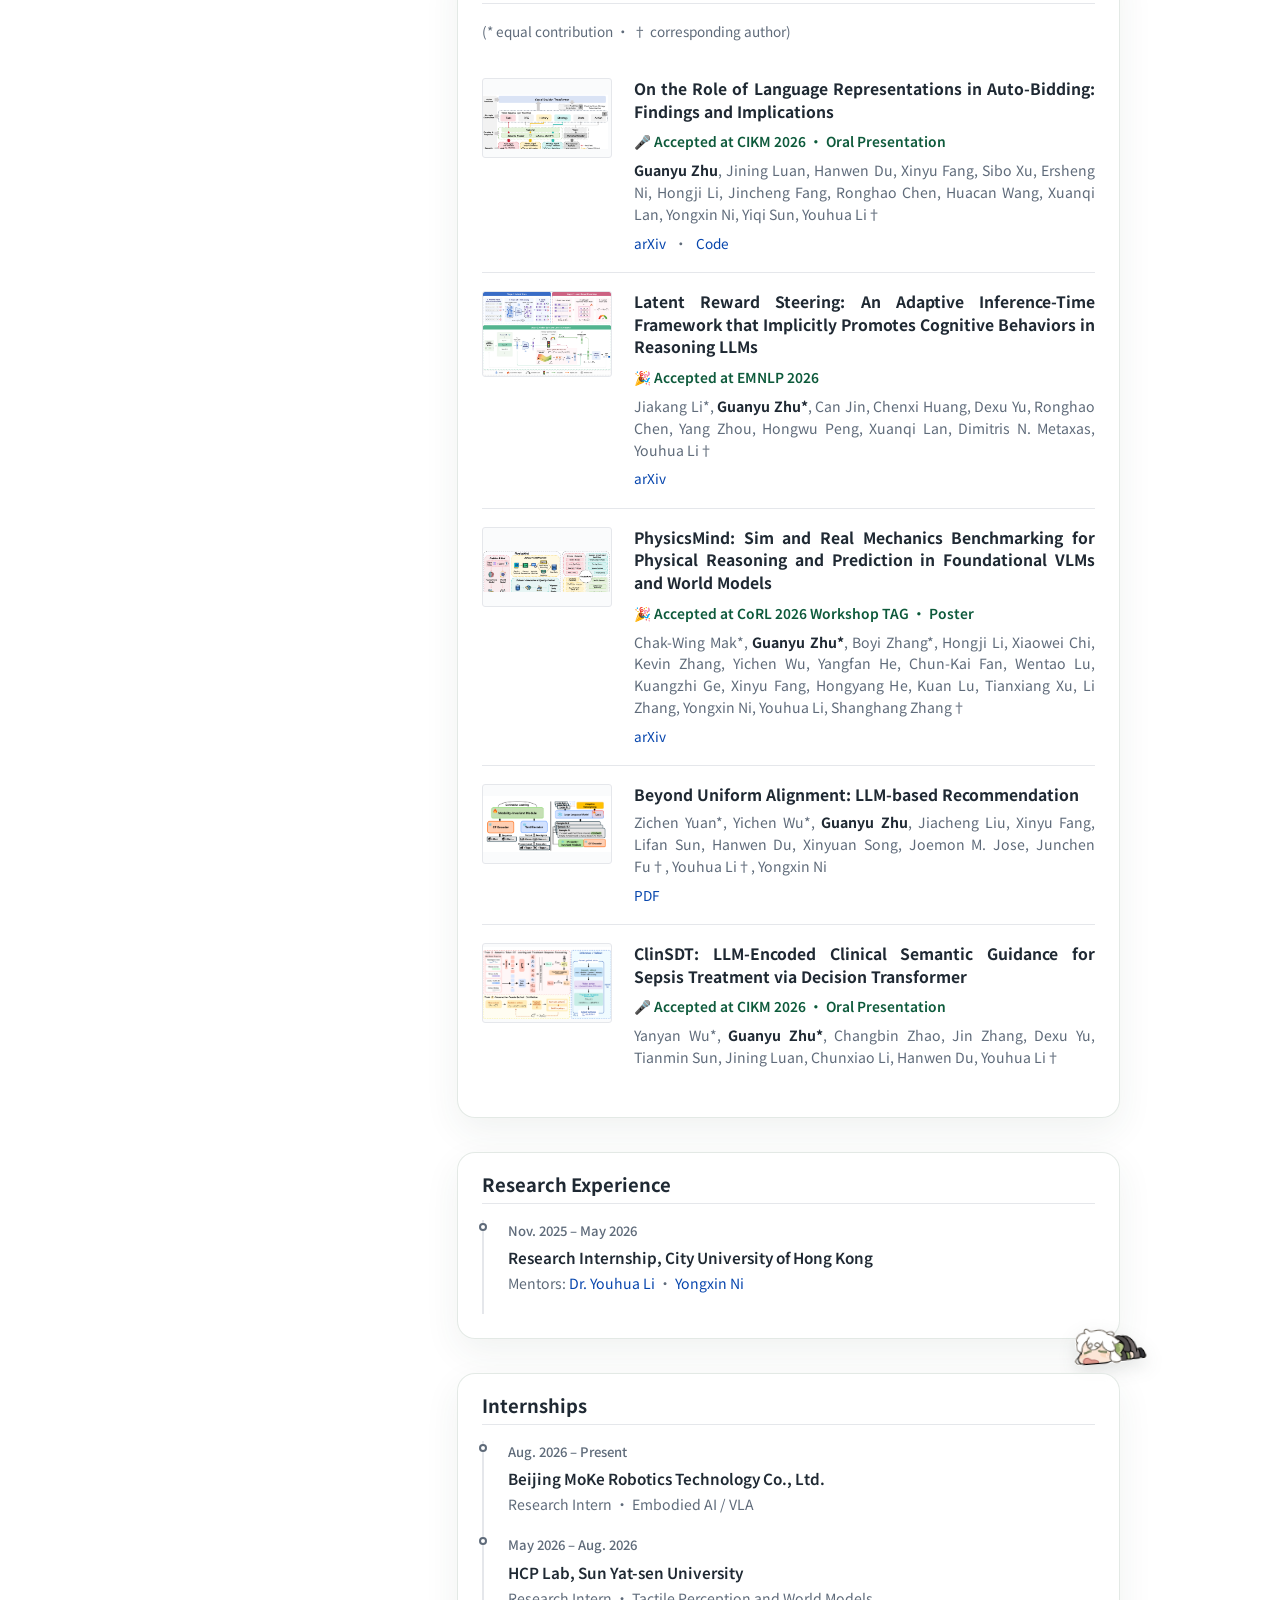
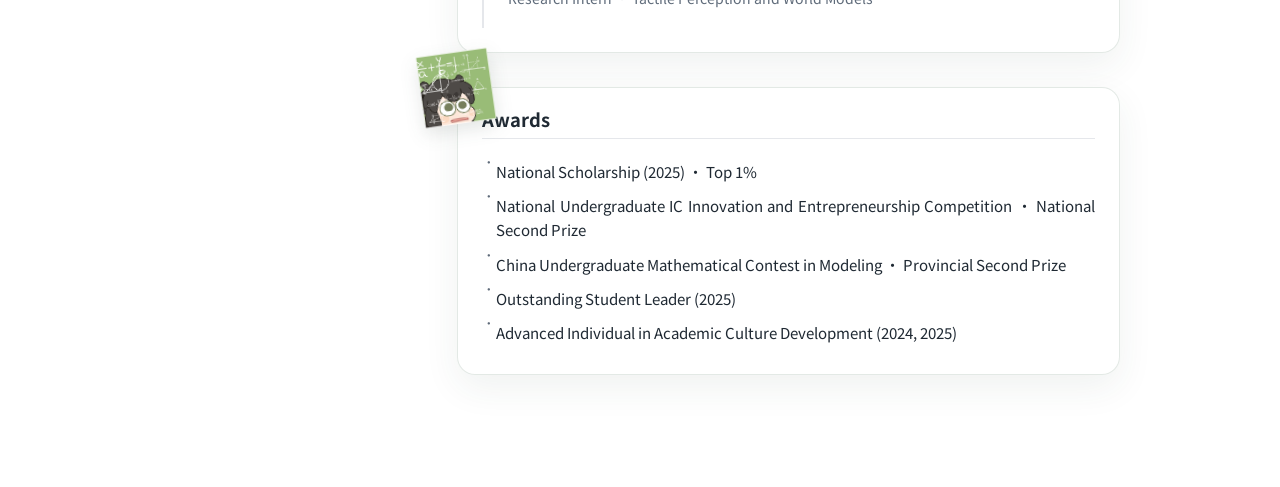
==== commit b7c5807b: "fix(news): specify exact arXiv submission dates" ====
--- a/index.html
+++ b/index.html
@@ -141,11 +141,11 @@
                   </div>
                 </li>
                 <li class="news-item">
-                  <time datetime="2026-05" class="news-date">2026.05</time>
+                  <time datetime="2026-05-07" class="news-date">2026.05.07</time>
                   <p data-scrapbook-key="news4"><strong><em>On the Role of Language Representations in Auto-Bidding: Findings and Implications</em> published on arXiv.</strong></p>
                 </li>
                 <li class="news-item">
-                  <time datetime="2026-01" class="news-date">2026.01</time>
+                  <time datetime="2026-01-22" class="news-date">2026.01.22</time>
                   <p data-scrapbook-key="news5"><strong><em>PhysicsMind</em> published on arXiv.</strong></p>
                 </li>
               </ul>
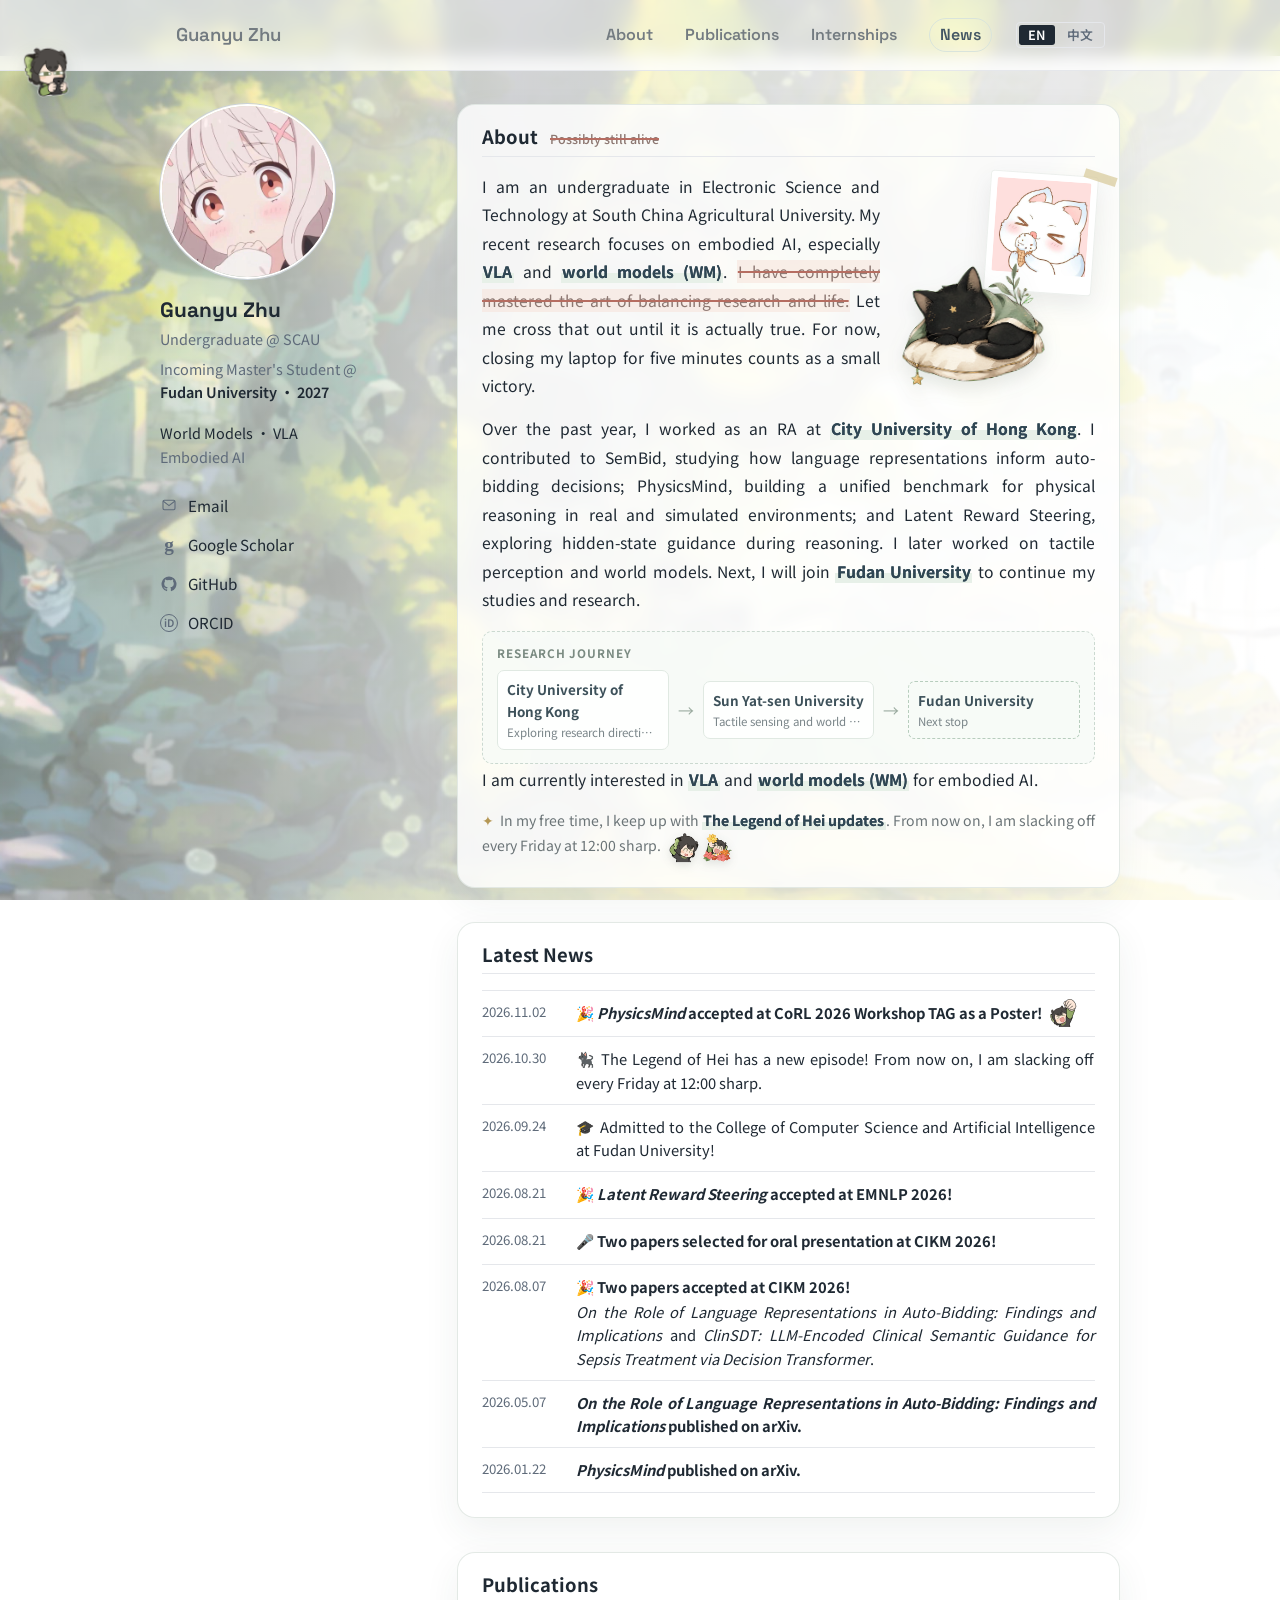
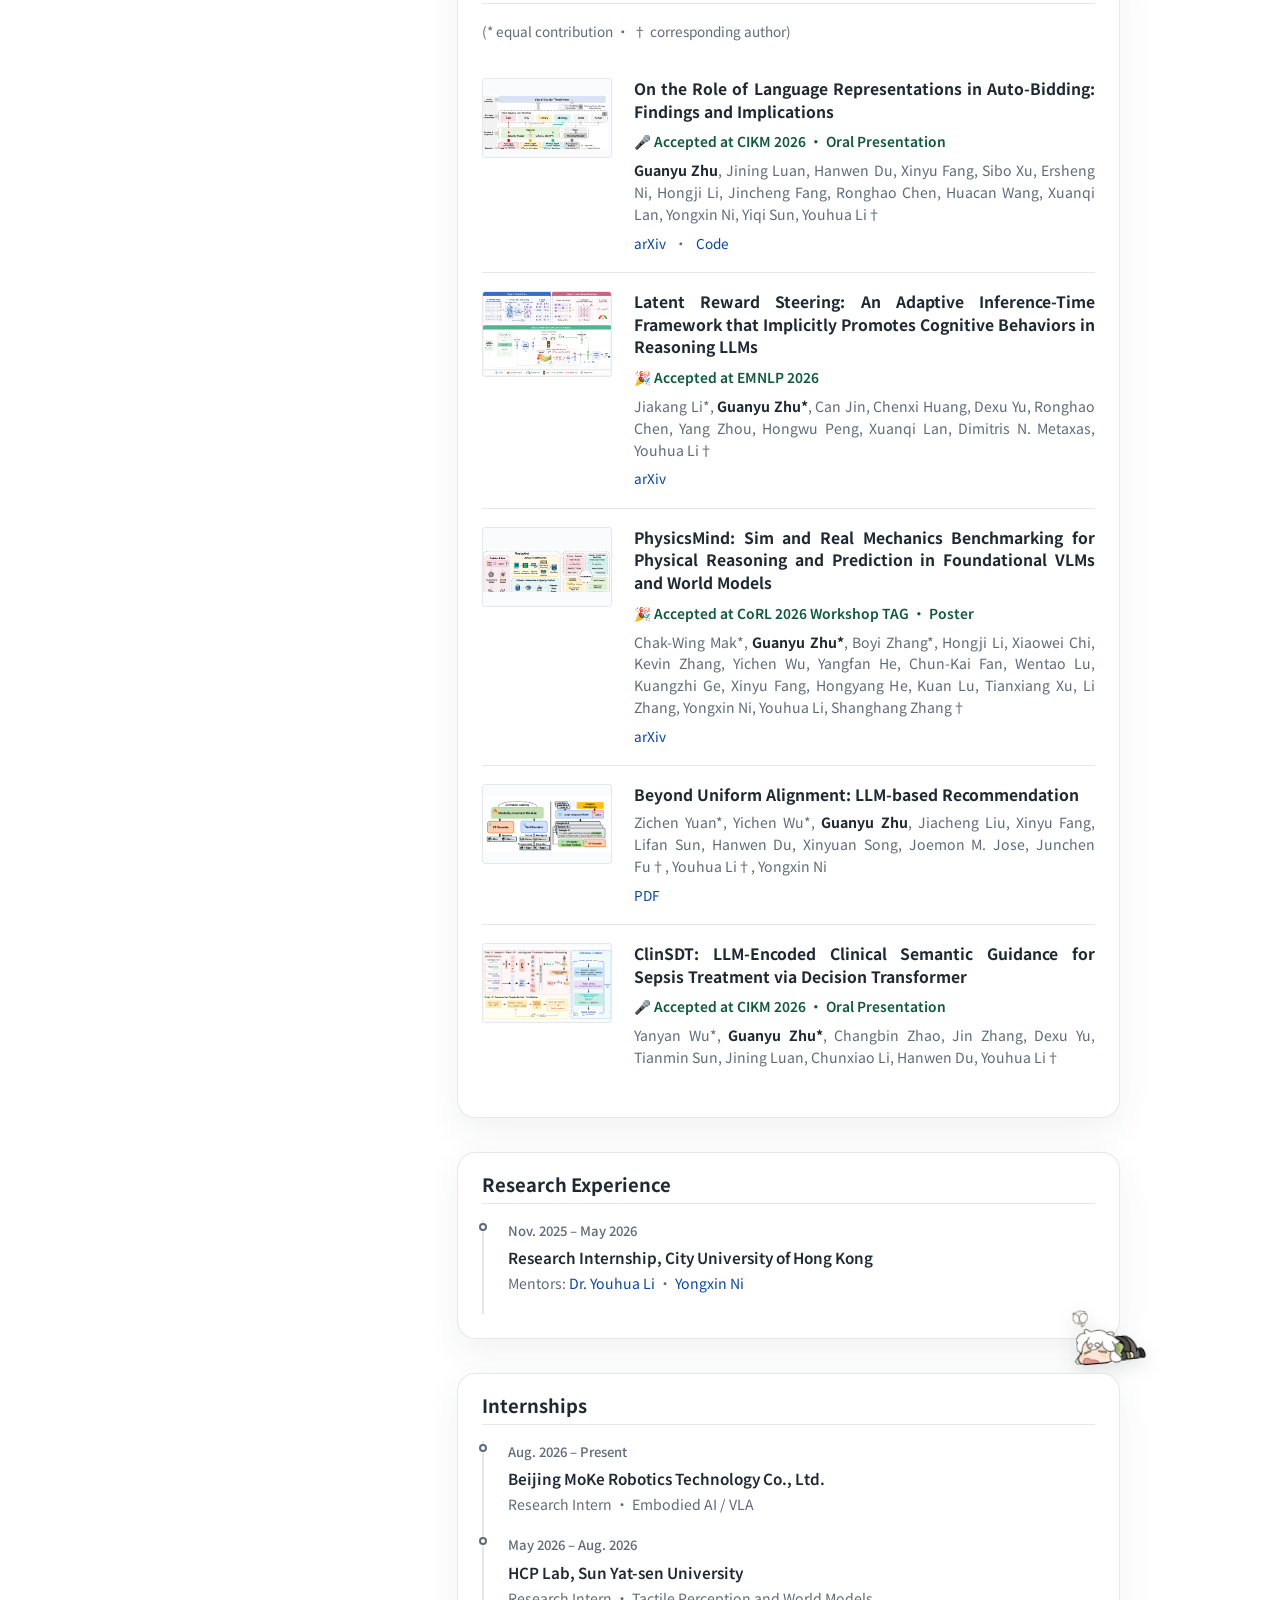
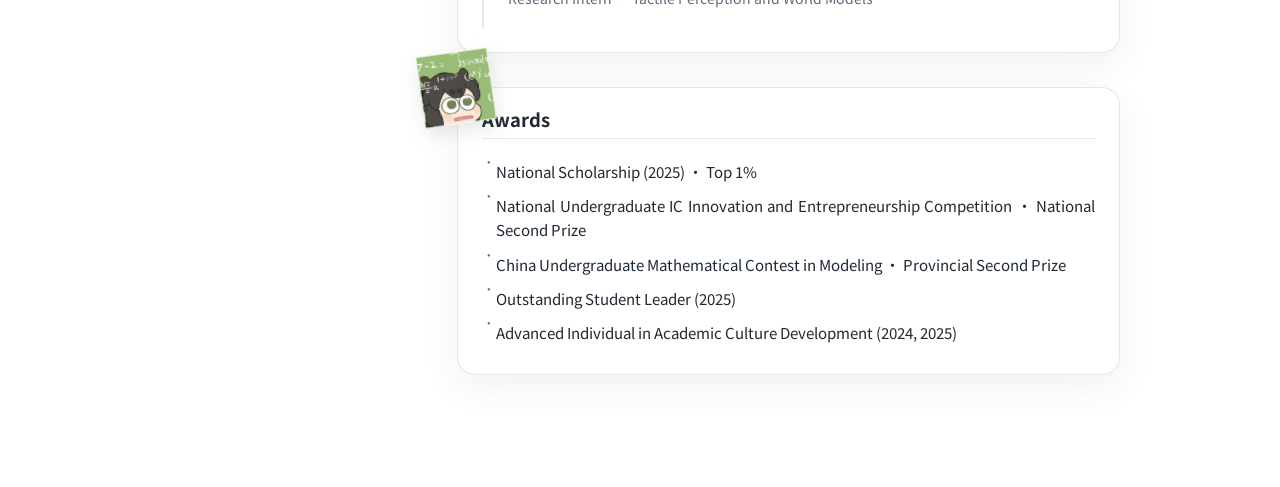
==== commit 07a88c66: "fix(news): set CIKM acceptance date to August 7" ====
--- a/index.html
+++ b/index.html
@@ -134,7 +134,7 @@
                   </div>
                 </li>
                 <li class="news-item">
-                  <time datetime="2026-08" class="news-date">2026.08</time>
+                  <time datetime="2026-08-07" class="news-date">2026.08.07</time>
                   <div class="news-copy">
                     <div class="news-accepted-line"><strong data-scrapbook-key="news3">🎉 Two papers accepted at CIKM 2026!</strong></div>
                     <p data-scrapbook-key="news3Details"><em>On the Role of Language Representations in Auto-Bidding: Findings and Implications</em> and <em>ClinSDT: LLM-Encoded Clinical Semantic Guidance for Sepsis Treatment via Decision Transformer</em>.</p>
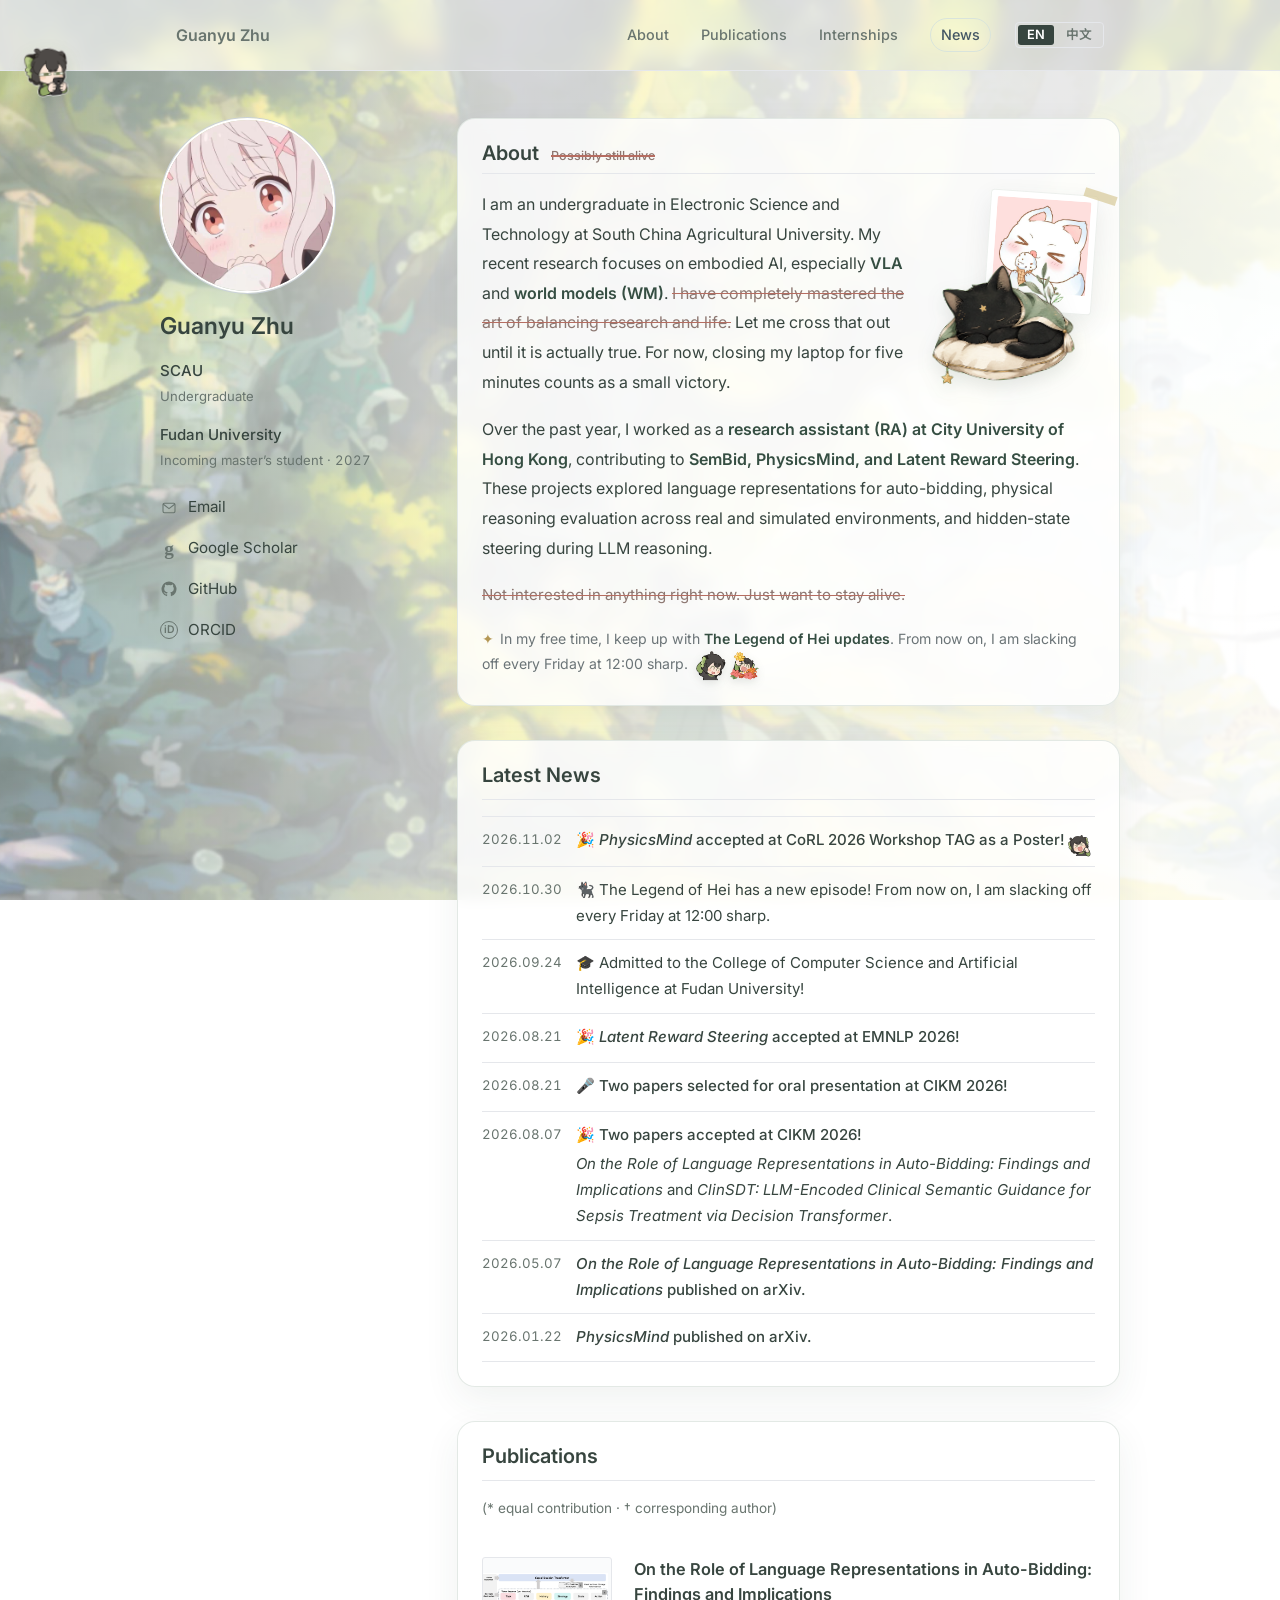
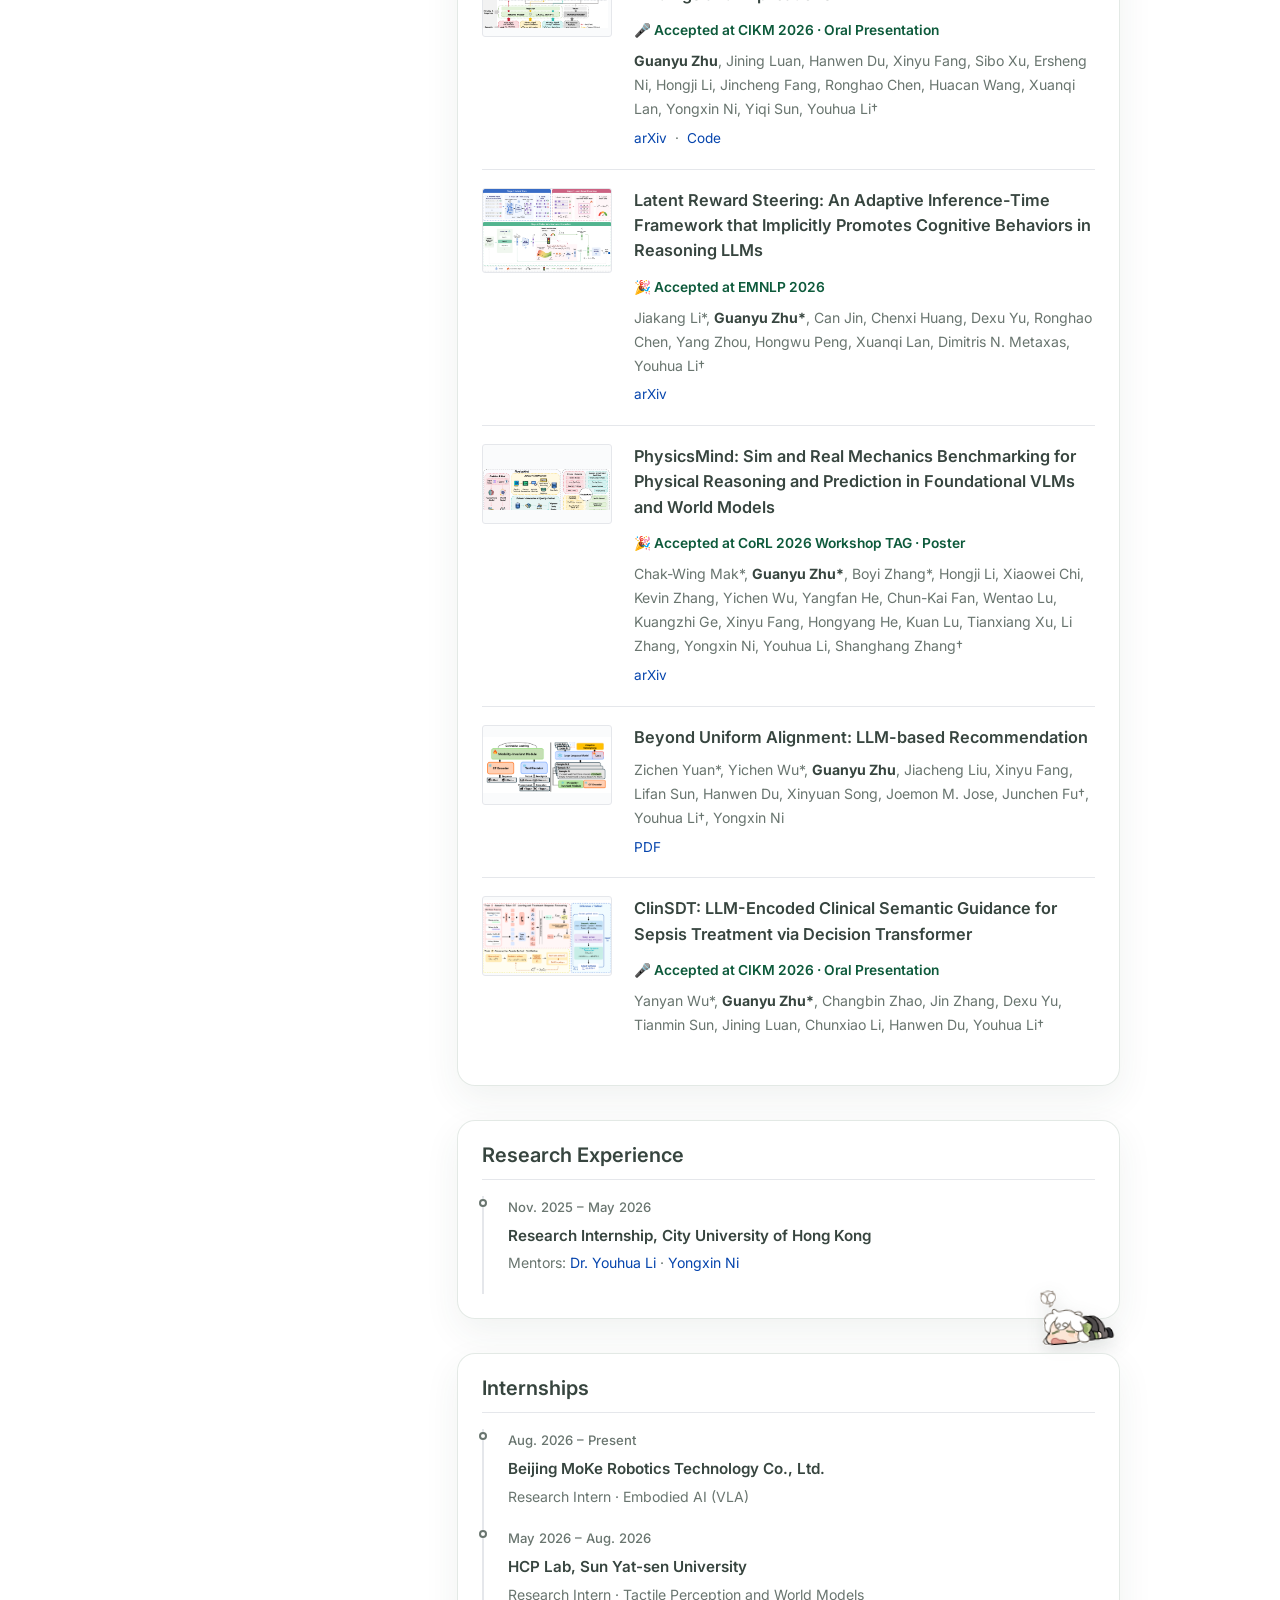
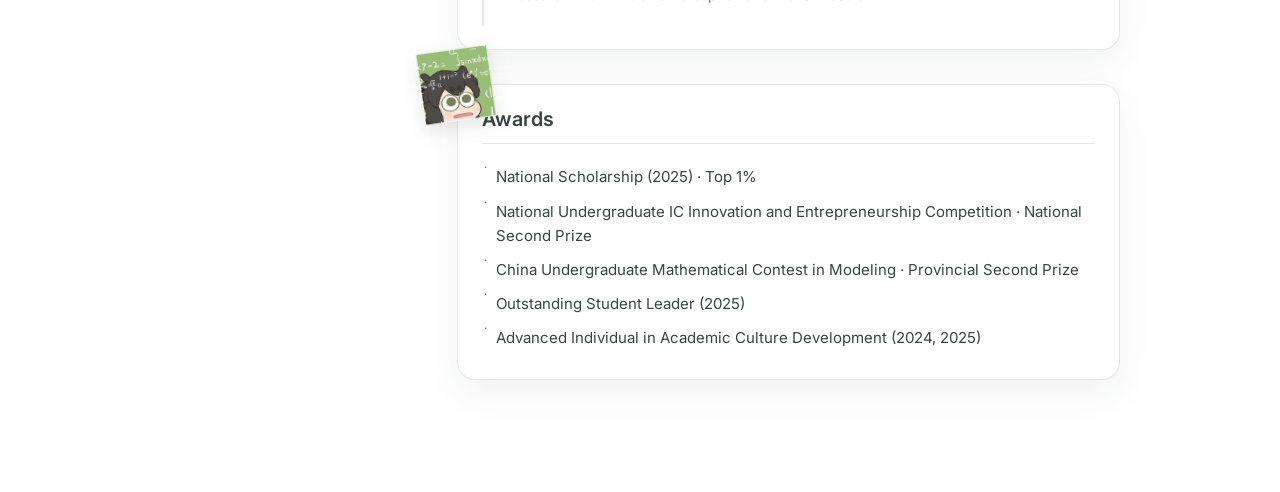
==== commit 22abbde1: "Refine homepage typography and simplify profile content" ====
--- a/index.html
+++ b/index.html
@@ -4,17 +4,17 @@
     <meta charset="UTF-8" />
     <meta name="viewport" content="width=device-width, initial-scale=1.0" />
     <title>Guanyu Zhu</title>
-    <meta name="description" content="Guanyu Zhu's personal website. Research interests include embodied AI, vision-language-action models, and world models." />
+    <meta name="description" content="Guanyu Zhu's personal website. Research in embodied AI, with a focus on vision-language-action models and world models." />
     <meta name="author" content="Guanyu Zhu" />
     <meta property="og:type" content="website" />
     <link rel="canonical" href="https://alanyu04.github.io/" />
     <meta property="og:title" content="Guanyu Zhu" />
     <meta property="og:site_name" content="Guanyu Zhu" />
     <meta property="og:url" content="https://alanyu04.github.io/" />
-    <meta property="og:description" content="Research in embodied AI, vision-language-action models, and world models." />
+    <meta property="og:description" content="Research in embodied AI, with a focus on vision-language-action models and world models." />
     <meta name="twitter:card" content="summary" />
     <meta name="twitter:title" content="Guanyu Zhu" />
-    <meta name="twitter:description" content="Research in embodied AI, vision-language-action models, and world models." />
+    <meta name="twitter:description" content="Research in embodied AI, with a focus on vision-language-action models and world models." />
     <script type="application/ld+json">
       {
         "@context": "https://schema.org",
@@ -26,11 +26,11 @@
     <link rel="preconnect" href="https://fonts.googleapis.com" />
     <link rel="preconnect" href="https://fonts.gstatic.com" crossorigin />
     <link
-      href="https://fonts.googleapis.com/css2?family=Space+Grotesk:wght@400;500;600;700&family=Noto+Sans+SC:wght@400;500;700&display=swap"
+      href="https://fonts.googleapis.com/css2?family=Inter:wght@400;500;600;700&family=Noto+Sans+SC:wght@400;500;600;700&display=swap"
       rel="stylesheet"
     />
     <link rel="stylesheet" href="css/main.css" />
-    <link rel="stylesheet" href="css/scrapbook.css" />
+    <link rel="stylesheet" href="css/scrapbook.css?v=20261110-simplified" />
   </head>
   <body class="scrapbook-theme">
     <header class="site-header">
@@ -59,9 +59,8 @@
           <aside class="profile-sidebar" aria-label="Profile" data-scrapbook-aria-key="profileLabel">
             <img class="avatar" src="assets/avatar.jpg" alt="Guanyu Zhu" data-scrapbook-alt-key="avatarAlt" onerror="this.style.display='none'" />
             <h1 class="profile-name">Guanyu Zhu</h1>
-            <p class="sidebar-role" data-scrapbook-key="identity">Undergraduate @ SCAU</p>
-            <p class="sidebar-role sidebar-incoming" data-scrapbook-key="incoming">Incoming Master's Student @<br /><strong>Fudan University · 2027</strong></p>
-            <p class="sidebar-interests">World Models · VLA<br /><span>Embodied AI</span></p>
+            <p class="sidebar-role" data-scrapbook-key="identity"><strong>SCAU</strong><span>Undergraduate</span></p>
+            <p class="sidebar-role sidebar-incoming" data-scrapbook-key="incoming"><strong>Fudan University</strong><span>Incoming master’s student · 2027</span></p>
             <ul class="profile-links" aria-label="External links" data-scrapbook-aria-key="externalLinksLabel">
               <li class="profile-email"><a href="mailto:xiaoguanbx@gmail.com" title="xiaoguanbx@gmail.com"><span class="profile-link-icon" aria-hidden="true"><svg viewBox="0 0 24 24" fill="none" stroke="currentColor" stroke-width="1.6"><rect x="3" y="5" width="18" height="14" rx="2" /><path d="m3 6 9 7 9-7" /></svg></span><span data-scrapbook-key="emailLabel">Email</span></a></li>
               <li><a href="https://scholar.google.com/citations?user=tQETugYAAAAJ&amp;hl=zh-CN&amp;oi=sra" target="_blank" rel="noreferrer"><span class="profile-link-icon scholar-icon" aria-hidden="true">g</span>Google Scholar</a></li>
@@ -85,18 +84,8 @@
                 </div>
                 <div class="about-copy">
                   <p data-scrapbook-key="aboutIntro">I am an undergraduate in Electronic Science and Technology at South China Agricultural University. My recent research focuses on embodied AI, especially <strong>VLA</strong> and <strong>world models (WM)</strong>. <del>I have completely mastered the art of balancing research and life.</del> Let me cross that out until it is actually true. For now, closing my laptop for five minutes counts as a small victory.</p>
-                  <p data-scrapbook-key="aboutResearch">Over the past year, I worked as an RA at <strong>City University of Hong Kong</strong>. I contributed to SemBid, studying how language representations inform auto-bidding decisions; PhysicsMind, building a unified benchmark for physical reasoning in real and simulated environments; and Latent Reward Steering, exploring hidden-state guidance during reasoning. I later worked on tactile perception and world models. Next, I will join <strong>Fudan University</strong> to continue my studies and research.</p>
-                <div class="academic-route" aria-label="Research journey" data-scrapbook-aria-key="routeLabel">
-                    <span class="route-label" data-scrapbook-key="routeLabel">Research journey</span>
-                    <div class="route-stops">
-                      <span class="route-stop"><b data-scrapbook-key="routeSchool2">City University of Hong Kong</b><small data-scrapbook-key="routeFocus2">Exploring research directions</small></span>
-                      <span class="route-arrow" aria-hidden="true">→</span>
-                      <span class="route-stop"><b data-scrapbook-key="routeSchool3">Sun Yat-sen University</b><small data-scrapbook-key="routeFocus3">Tactile sensing and world models</small></span>
-                      <span class="route-arrow" aria-hidden="true">→</span>
-                      <span class="route-stop route-stop-future"><b data-scrapbook-key="routeSchool4">Fudan University</b><small data-scrapbook-key="routeFocus4">Next stop</small></span>
-                    </div>
-                  </div>
-                  <p data-scrapbook-key="aboutFocus">I am currently interested in <strong>VLA</strong> and <strong>world models (WM)</strong> for embodied AI.</p>
+                  <p data-scrapbook-key="aboutResearch">Over the past year, I worked as a <strong>research assistant (RA) at City University of Hong Kong</strong>, contributing to <strong>SemBid, PhysicsMind, and Latent Reward Steering</strong>. These projects explored language representations for auto-bidding, physical reasoning evaluation across real and simulated environments, and hidden-state steering during LLM reasoning.</p>
+                  <p class="about-focus" data-scrapbook-key="aboutFocus"><del>Not interested in anything right now. Just want to stay alive.</del></p>
                   <p class="about-aside" data-scrapbook-key="aboutAside">In my free time, I keep up with <strong>The Legend of Hei updates</strong>. From now on, I am slacking off every Friday at 12:00 sharp.<span class="leisure-stickers" aria-hidden="true"><img src="assets/sticker-wave.gif" alt="" /><img src="assets/sticker-flowers.gif" alt="" /></span></p>
                 </div>
               </div>
@@ -253,7 +242,7 @@
                   <div class="project-head">
                     <div>
                       <p class="entry-title" data-scrapbook-key="internship1title">Beijing MoKe Robotics Technology Co., Ltd.</p>
-                      <p class="entry-sub" data-scrapbook-key="internship1sub">Research Intern · Embodied AI / VLA</p>
+                      <p class="entry-sub" data-scrapbook-key="internship1sub">Research Intern · Embodied AI (VLA)</p>
                     </div>
                   </div>
                 </li>
@@ -297,13 +286,13 @@
       }
       var scrapbookCopy = {
         zh: {
-          identity: '本科生 @ 华南农业大学',
-          incoming: '即将入读硕士 @<br /><strong>复旦大学 · 2027</strong>',
+          identity: '<strong>华南农业大学</strong><span>本科在读</span>',
+          incoming: '<strong>复旦大学</strong><span>硕士 · 2027 年入学</span>',
           emailLabel: '邮箱',
           location: '广州，中国',
           aboutIntro: '我目前是华南农业大学电子科学与技术专业的本科生，最近在做具身智能相关研究，关注 <strong>VLA</strong> 和 <strong>world models（WM）</strong>。<del>我已经完全掌握了如何平衡科研与生活。</del> 这句话先划掉，等以后真能做到再放回来。现在先把电脑合上五分钟，算作阶段性胜利。',
-          aboutResearch: '过去一年，我在<strong>香港城市大学</strong>担任 RA，参与 SemBid，研究语言表征如何进入自动出价决策；参与 PhysicsMind，构建真实—仿真统一的物理推理评测；参与 Latent Reward Steering，探索推理过程中的隐状态引导。此后，我还开展了触觉感知与世界模型研究。接下来，我将进入<strong>复旦大学</strong>继续学习与研究。',
-          aboutFocus: '我目前关注具身智能中的 <strong>VLA</strong> 与 <strong>world models（WM）</strong>。',
+          aboutResearch: '过去一年，我在<strong>香港城市大学担任研究助理（RA）</strong>，参与 <strong>SemBid、PhysicsMind 和 Latent Reward Steering</strong> 等项目，研究涵盖语言表征与自动出价决策、真实与仿真场景下的物理推理评测，以及大模型推理过程中的隐状态引导。',
+          aboutFocus: '<del>目前啥都不感兴趣，只想活着。</del>',
           aboutAside: '闲暇时会继续追<strong>《罗小黑战记》更新日记</strong>：从此以后，周五 12 点准时摸鱼。<span class="leisure-stickers" aria-hidden="true"><img src="assets/sticker-wave.gif" alt="" /><img src="assets/sticker-flowers.gif" alt="" /></span>',
           affiliation: '华南农业大学<br />电子工程学院 · 电子科学与技术',
           degree: '本科在读 · 2023.09 至今',
@@ -322,10 +311,6 @@
           project1title: '香港城市大学科研实习',
           project1sub: '导师：<a href="https://scholar.google.com/citations?user=VL0tW7YAAAAJ&amp;hl=zh-CN" target="_blank" rel="noreferrer">李佑华博士</a> · <a href="https://scholar.google.com/citations?view_op=list_works&amp;hl=zh-CN&amp;user=c4_TincAAAAJ&amp;sortby=pubdate" target="_blank" rel="noreferrer">Yongxin Ni</a>',
           aboutStatus: '目前可能还活着',
-          routeLabel: '学术迁徙路线',
-          routeSchool2: '香港城市大学', routeFocus2: '多方向探索',
-          routeSchool3: '中山大学', routeFocus3: '触觉与世界模型',
-          routeSchool4: '复旦大学', routeFocus4: '下一站',
           newsPhysicsMindAccepted: '🎉 <em>PhysicsMind</em> 被 CoRL 2026 Workshop TAG 接收为 Poster！',
           newsHeiUpdate: '🐈‍⬛ 罗小黑更新！从此以后，周五 12 点准时摸鱼。',
           news0: '🎓 我已被复旦大学计算与智能创新学院录取！',
@@ -339,7 +324,7 @@
           emnlpAccepted: '已被 EMNLP 2026 接收',
           corlTagPoster: '已被 CoRL 2026 Workshop TAG 接收 · Poster',
           internship1time: '2026.08 - 至今', internship1title: '北京莫克机器人科技有限公司',
-          internship1sub: '科研实习生 · 具身智能 / VLA',
+          internship1sub: '科研实习生 · 具身智能（VLA 方向）',
           internship2time: '2026.05 - 2026.08', internship2title: '中山大学 HCP 实验室',
           internship2sub: '科研实习生 · 触觉感知与世界模型',
           pubCaption: '（* 同等贡献 · † 通讯作者）',
@@ -356,13 +341,13 @@
           profileLabel: '个人信息', languageLabel: '语言'
         },
         en: {
-          identity: 'Undergraduate @ SCAU',
-          incoming: 'Incoming Master\'s Student @<br /><strong>Fudan University · 2027</strong>',
+          identity: '<strong>SCAU</strong><span>Undergraduate</span>',
+          incoming: '<strong>Fudan University</strong><span>Incoming master’s student · 2027</span>',
           emailLabel: 'Email',
           location: 'Guangzhou, China',
           aboutIntro: 'I am an undergraduate in Electronic Science and Technology at South China Agricultural University. My recent research focuses on embodied AI, especially <strong>VLA</strong> and <strong>world models (WM)</strong>. <del>I have completely mastered the art of balancing research and life.</del> Let me cross that out until it is actually true. For now, closing my laptop for five minutes counts as a small victory.',
-          aboutResearch: 'Over the past year, I worked as an RA at <strong>City University of Hong Kong</strong>. I contributed to SemBid, studying how language representations inform auto-bidding decisions; PhysicsMind, building a unified benchmark for physical reasoning in real and simulated environments; and Latent Reward Steering, exploring hidden-state guidance during reasoning. I later worked on tactile perception and world models. Next, I will join <strong>Fudan University</strong> to continue my studies and research.',
-          aboutFocus: 'I am currently interested in <strong>VLA</strong> and <strong>world models (WM)</strong> for embodied AI.',
+          aboutResearch: 'Over the past year, I worked as a <strong>research assistant (RA) at City University of Hong Kong</strong>, contributing to <strong>SemBid, PhysicsMind, and Latent Reward Steering</strong>. These projects explored language representations for auto-bidding, physical reasoning evaluation across real and simulated environments, and hidden-state steering during LLM reasoning.',
+          aboutFocus: '<del>Not interested in anything right now. Just want to stay alive.</del>',
           aboutAside: 'In my free time, I keep up with <strong>The Legend of Hei updates</strong>. From now on, I am slacking off every Friday at 12:00 sharp.<span class="leisure-stickers" aria-hidden="true"><img src="assets/sticker-wave.gif" alt="" /><img src="assets/sticker-flowers.gif" alt="" /></span>',
           affiliation: 'South China Agricultural University<br />College of Electronic Engineering · Electronic Science and Technology',
           degree: 'Undergraduate · Sep. 2023 – Present',
@@ -381,10 +366,6 @@
           project1title: 'Research Internship, City University of Hong Kong',
           project1sub: 'Mentors: <a href="https://scholar.google.com/citations?user=VL0tW7YAAAAJ&amp;hl=zh-CN" target="_blank" rel="noreferrer">Dr. Youhua Li</a> · <a href="https://scholar.google.com/citations?view_op=list_works&amp;hl=zh-CN&amp;user=c4_TincAAAAJ&amp;sortby=pubdate" target="_blank" rel="noreferrer">Yongxin Ni</a>',
           aboutStatus: 'Possibly still alive',
-          routeLabel: 'Research journey',
-          routeSchool2: 'City University of Hong Kong', routeFocus2: 'Exploring research directions',
-          routeSchool3: 'Sun Yat-sen University', routeFocus3: 'Tactile sensing and world models',
-          routeSchool4: 'Fudan University', routeFocus4: 'Next stop',
           newsPhysicsMindAccepted: '🎉 <em>PhysicsMind</em> accepted at CoRL 2026 Workshop TAG as a Poster!',
           newsHeiUpdate: '🐈‍⬛ The Legend of Hei has a new episode! From now on, I am slacking off every Friday at 12:00 sharp.',
           news0: '🎓 Admitted to the College of Computer Science and Artificial Intelligence at Fudan University!',
@@ -398,7 +379,7 @@
           emnlpAccepted: 'Accepted at EMNLP 2026',
           corlTagPoster: 'Accepted at CoRL 2026 Workshop TAG · Poster',
           internship1time: 'Aug. 2026 – Present', internship1title: 'Beijing MoKe Robotics Technology Co., Ltd.',
-          internship1sub: 'Research Intern · Embodied AI / VLA',
+          internship1sub: 'Research Intern · Embodied AI (VLA)',
           internship2time: 'May 2026 – Aug. 2026', internship2title: 'HCP Lab, Sun Yat-sen University',
           internship2sub: 'Research Intern · Tactile Perception and World Models',
           pubCaption: '(* equal contribution · † corresponding author)',
--- a/css/scrapbook.css
+++ b/css/scrapbook.css
@@ -4,20 +4,20 @@
   --bg: #ffffff;
   --bg-elevated: #ffffff;
   --bg-card: #ffffff;
-  --text: #1f2933;
-  --muted: #5f6b7a;
+  --text: #37453f;
+  --muted: #69756f;
   --border: #e5e7eb;
   --border-strong: #cbd2d9;
   --link: #0645ad;
   --link-hover: #04387a;
   --container: 960px;
-  --header-h: 56px;
-  --sans: -apple-system, BlinkMacSystemFont, "Segoe UI", "Lato", "Noto Sans SC", "PingFang SC", "Microsoft YaHei", Arial, sans-serif;
+  --header-h: 70px;
+  --sans: "Inter", -apple-system, BlinkMacSystemFont, "Segoe UI", "Noto Sans SC", "PingFang SC", "Microsoft YaHei", sans-serif;
   background: var(--bg);
   color: var(--text);
   font-family: var(--sans);
-  font-size: 15.5px;
-  line-height: 1.65;
+  font-size: 16px;
+  line-height: 1.75;
 }
 
 body.scrapbook-theme * {
@@ -241,13 +241,13 @@
 
 .scrapbook-theme .section-title {
   margin: 0 0 16px;
-  padding: 0 0 6px;
+  padding: 0 0 10px;
   border-bottom: 1px solid var(--border);
   color: var(--text);
   font-family: var(--sans);
-  font-size: 1.15rem;
-  font-weight: 700;
-  line-height: 1.3;
+  font-size: 1.25rem;
+  font-weight: 600;
+  line-height: 1.4;
   display: block;
 }
 
@@ -365,12 +365,12 @@
 }
 
 .scrapbook-theme .pub-title {
-  margin: 0 0 5px;
-  font-family: var(--sans);
-  font-size: 0.98rem;
-  font-weight: 700;
-  color: var(--text);
-  line-height: 1.45;
+  margin: 0 0 8px;
+  font-family: var(--sans);
+  font-size: 1.02rem;
+  font-weight: 600;
+  color: var(--text);
+  line-height: 1.55;
 }
 
 .scrapbook-theme .pub-title a {
@@ -388,7 +388,7 @@
   color: var(--muted);
   font-family: var(--sans);
   font-size: 0.88rem;
-  line-height: 1.55;
+  line-height: 1.7;
 }
 
 .scrapbook-theme .pub-authors .author-highlight {
@@ -645,25 +645,6 @@
     white-space: normal;
   }
 
-  .scrapbook-theme .route-stops {
-    gap: 5px;
-  }
-
-  .scrapbook-theme .route-arrow {
-    font-size: .85rem;
-  }
-
-  .scrapbook-theme .route-stop {
-    padding: 6px;
-  }
-
-  .scrapbook-theme .route-stop b {
-    font-size: .76rem;
-  }
-
-  .scrapbook-theme .route-stop small {
-    font-size: .65rem;
-  }
 }
 
 @media (prefers-reduced-motion: reduce) {
@@ -683,7 +664,7 @@
   --border: #eceef0;
   --link: #4a4f54;
   --link-hover: #1f2933;
-  font-family: "Space Grotesk", "Noto Sans SC", -apple-system, BlinkMacSystemFont, "Segoe UI", sans-serif;
+  font-family: var(--sans);
 }
 
 .scrapbook-theme .site-header {
@@ -692,19 +673,20 @@
 
 .scrapbook-theme .header-inner {
   max-width: 1280px;
-  min-height: 70px;
+  min-height: var(--header-h);
   padding: 0 1em;
 }
 
 .scrapbook-theme .site-name,
 .scrapbook-theme .top-nav a {
-  color: #737b81;
-  font-family: "Space Grotesk", "Noto Sans SC", sans-serif;
+  color: var(--muted);
+  font-family: var(--sans);
+  font-weight: 500;
+}
+
+.scrapbook-theme .site-name {
+  font-size: 1rem;
   font-weight: 600;
-}
-
-.scrapbook-theme .site-name {
-  font-size: 1.16rem;
 }
 
 .scrapbook-theme .top-nav {
@@ -712,7 +694,7 @@
 }
 
 .scrapbook-theme .top-nav a {
-  font-size: 1rem;
+  font-size: .9rem;
 }
 
 .scrapbook-theme .top-nav a:hover,
@@ -753,39 +735,35 @@
 
 .scrapbook-theme .profile-sidebar .profile-name {
   display: block;
-  margin: 0 0 5px;
-  color: var(--text);
-  font-family: "Space Grotesk", "Noto Sans SC", sans-serif;
-  font-size: 1.3rem;
-  font-weight: 700;
-  line-height: 1.25;
+  margin: 0 0 18px;
+  color: var(--text);
+  font-family: var(--sans);
+  font-size: 1.45rem;
+  font-weight: 600;
+  line-height: 1.3;
 }
 
 .scrapbook-theme .sidebar-role {
+  display: grid;
+  gap: 3px;
   margin: 0;
-  color: var(--muted);
-  font-size: .9rem;
-  line-height: 1.55;
+  line-height: 1.6;
 }
 
 .scrapbook-theme .sidebar-incoming {
-  margin-top: 8px;
-}
-
-.scrapbook-theme .sidebar-incoming strong {
-  color: var(--text);
-  font-weight: 600;
-}
-
-.scrapbook-theme .sidebar-interests {
-  margin: 18px 0 0;
-  color: var(--text);
-  font-size: .9rem;
-  line-height: 1.7;
-}
-
-.scrapbook-theme .sidebar-interests span {
-  color: var(--muted);
+  margin-top: 16px;
+}
+
+.scrapbook-theme .sidebar-role strong {
+  color: var(--text);
+  font-size: .94rem;
+  font-weight: 500;
+}
+
+.scrapbook-theme .sidebar-role span {
+  color: var(--muted);
+  font-size: .82rem;
+  font-variant-numeric: tabular-nums;
 }
 
 .scrapbook-theme .profile-links {
@@ -900,6 +878,7 @@
 
 .scrapbook-theme .about-heading {
   display: flex;
+  flex-wrap: wrap;
   align-items: baseline;
   gap: 12px;
   margin: 0 0 16px;
@@ -932,24 +911,23 @@
 }
 
 .scrapbook-theme .academic-content .about-copy > p + p {
-  margin-top: 14px;
+  margin-top: 18px;
 }
 
 /* Explicit styling makes emphasis remain visible in both language modes. */
 .scrapbook-theme .academic-content .about p strong {
-  color: #2f4653;
-  font-weight: 700;
-  text-shadow: 0 .1px 0 currentColor;
-  background: linear-gradient(transparent 58%, #e7f0e8 58%);
-  padding: 0 .08em;
+  color: #354e42;
+  font-weight: 600;
 }
 
 .scrapbook-theme .academic-content .about p del {
   color: #8c7771;
-  text-decoration-thickness: 1.5px;
+  text-decoration-thickness: 1px;
   text-decoration-color: #b66d61;
-  background: rgba(246, 226, 218, .56);
-  padding: 0 .08em;
+}
+
+.scrapbook-theme .academic-content .about .about-focus {
+  font-size: .94rem;
 }
 
 .scrapbook-theme .academic-content .about .about-aside {
@@ -962,72 +940,6 @@
   content: "✦";
   margin-right: .45em;
   color: #b49754;
-}
-
-.scrapbook-theme .academic-route {
-  margin: 16px 0 2px;
-  padding: 11px 14px 13px;
-  border: 1px dashed #cbd9d0;
-  border-radius: 10px;
-  background: rgba(247, 251, 247, .82);
-}
-
-.scrapbook-theme .route-label {
-  display: block;
-  margin-bottom: 8px;
-  color: #7b8b82;
-  font-size: .73rem;
-  font-weight: 700;
-  letter-spacing: .08em;
-  text-transform: uppercase;
-}
-
-.scrapbook-theme .route-stops {
-  display: flex;
-  align-items: center;
-  gap: 9px;
-}
-
-.scrapbook-theme .route-stop {
-  display: inline-flex;
-  min-width: 0;
-  flex: 1;
-  flex-direction: column;
-  gap: 1px;
-  padding: 7px 9px;
-  border: 1px solid #e0e9e2;
-  border-radius: 7px;
-  background: rgba(255, 255, 255, .9);
-}
-
-.scrapbook-theme .route-stop.current {
-  border-color: #b7cdbd;
-  background: #f3f8f3;
-}
-
-.scrapbook-theme .route-stop-future {
-  border-style: dashed;
-  border-color: #b7cdbd;
-  background: rgba(247, 251, 247, .72);
-}
-
-.scrapbook-theme .route-stop b {
-  color: #3d515a;
-  font-size: .84rem;
-}
-
-.scrapbook-theme .route-stop small {
-  overflow: hidden;
-  color: #7a8589;
-  font-size: .72rem;
-  text-overflow: ellipsis;
-  white-space: nowrap;
-}
-
-.scrapbook-theme .route-arrow {
-  flex: 0 0 auto;
-  color: #9aaa9f;
-  font-size: 1rem;
 }
 
 .scrapbook-theme .leisure-stickers {
@@ -1048,9 +960,9 @@
 .scrapbook-theme .about-art {
   float: right;
   position: relative;
-  width: 190px;
-  height: 205px;
-  margin: 0 0 8px 25px;
+  width: 160px;
+  height: 185px;
+  margin: 2px 0 12px 24px;
   shape-outside: inset(0 round 24px);
 }
 
@@ -1145,7 +1057,7 @@
 }
 
 .scrapbook-theme .project-sticker {
-  right: -28px;
+  right: 4px;
   bottom: -30px;
   width: 78px;
   height: 78px;
@@ -1193,10 +1105,10 @@
 
 .scrapbook-theme .academic-content .about p {
   max-width: 720px;
-  font-size: .98rem;
-  line-height: 1.82;
-  text-align: justify;
-  text-justify: inter-ideograph;
+  font-size: 1rem;
+  line-height: 1.85;
+  text-align: start;
+  overflow-wrap: break-word;
 }
 
 .scrapbook-theme .section-heading {
@@ -1228,16 +1140,21 @@
   color: var(--muted);
   font-size: .83rem;
   font-variant-numeric: tabular-nums;
+  line-height: 1.9;
+  white-space: nowrap;
 }
 
 .scrapbook-theme .news-item p,
 .scrapbook-theme .news-copy {
   margin: 0;
   color: var(--text);
-  font-size: .92rem;
-  line-height: 1.58;
-  text-align: justify;
-  text-justify: inter-word;
+  font-size: .94rem;
+  line-height: 1.75;
+  text-align: start;
+}
+
+.scrapbook-theme .news-item strong {
+  font-weight: 500;
 }
 
 .scrapbook-theme .news-copy {
@@ -1245,11 +1162,9 @@
 }
 
 .scrapbook-theme .news-accepted-line {
-  display: inline-flex;
-  align-items: center;
-  gap: 6px;
+  display: block;
   margin: 0 0 2px;
-  white-space: nowrap;
+  white-space: normal;
 }
 
 .scrapbook-theme .news-celebrate {
@@ -1266,8 +1181,7 @@
 .scrapbook-theme .pub-authors,
 .scrapbook-theme .entry-sub,
 .scrapbook-theme .award-item {
-  text-align: justify;
-  text-justify: inter-word;
+  text-align: start;
 }
 
 .scrapbook-theme .pub-accepted {
@@ -1325,6 +1239,22 @@
   }
 }
 
+@media (max-width: 560px) {
+  .scrapbook-theme .header-inner {
+    flex-wrap: nowrap;
+    gap: 10px;
+    padding: 0;
+  }
+
+  .scrapbook-theme .header-actions {
+    width: auto;
+  }
+
+  .scrapbook-theme .site-name {
+    white-space: nowrap;
+  }
+}
+
 @media (max-width: 520px) {
   .scrapbook-theme #home-page > .academic-layout {
     padding-top: 22px;
@@ -1371,10 +1301,6 @@
     top: 205px;
   }
 
-  .scrapbook-theme .project-sticker {
-    right: 4px;
-  }
-
   .scrapbook-theme .header-sticker,
   .scrapbook-theme .award-sticker {
     display: none;
